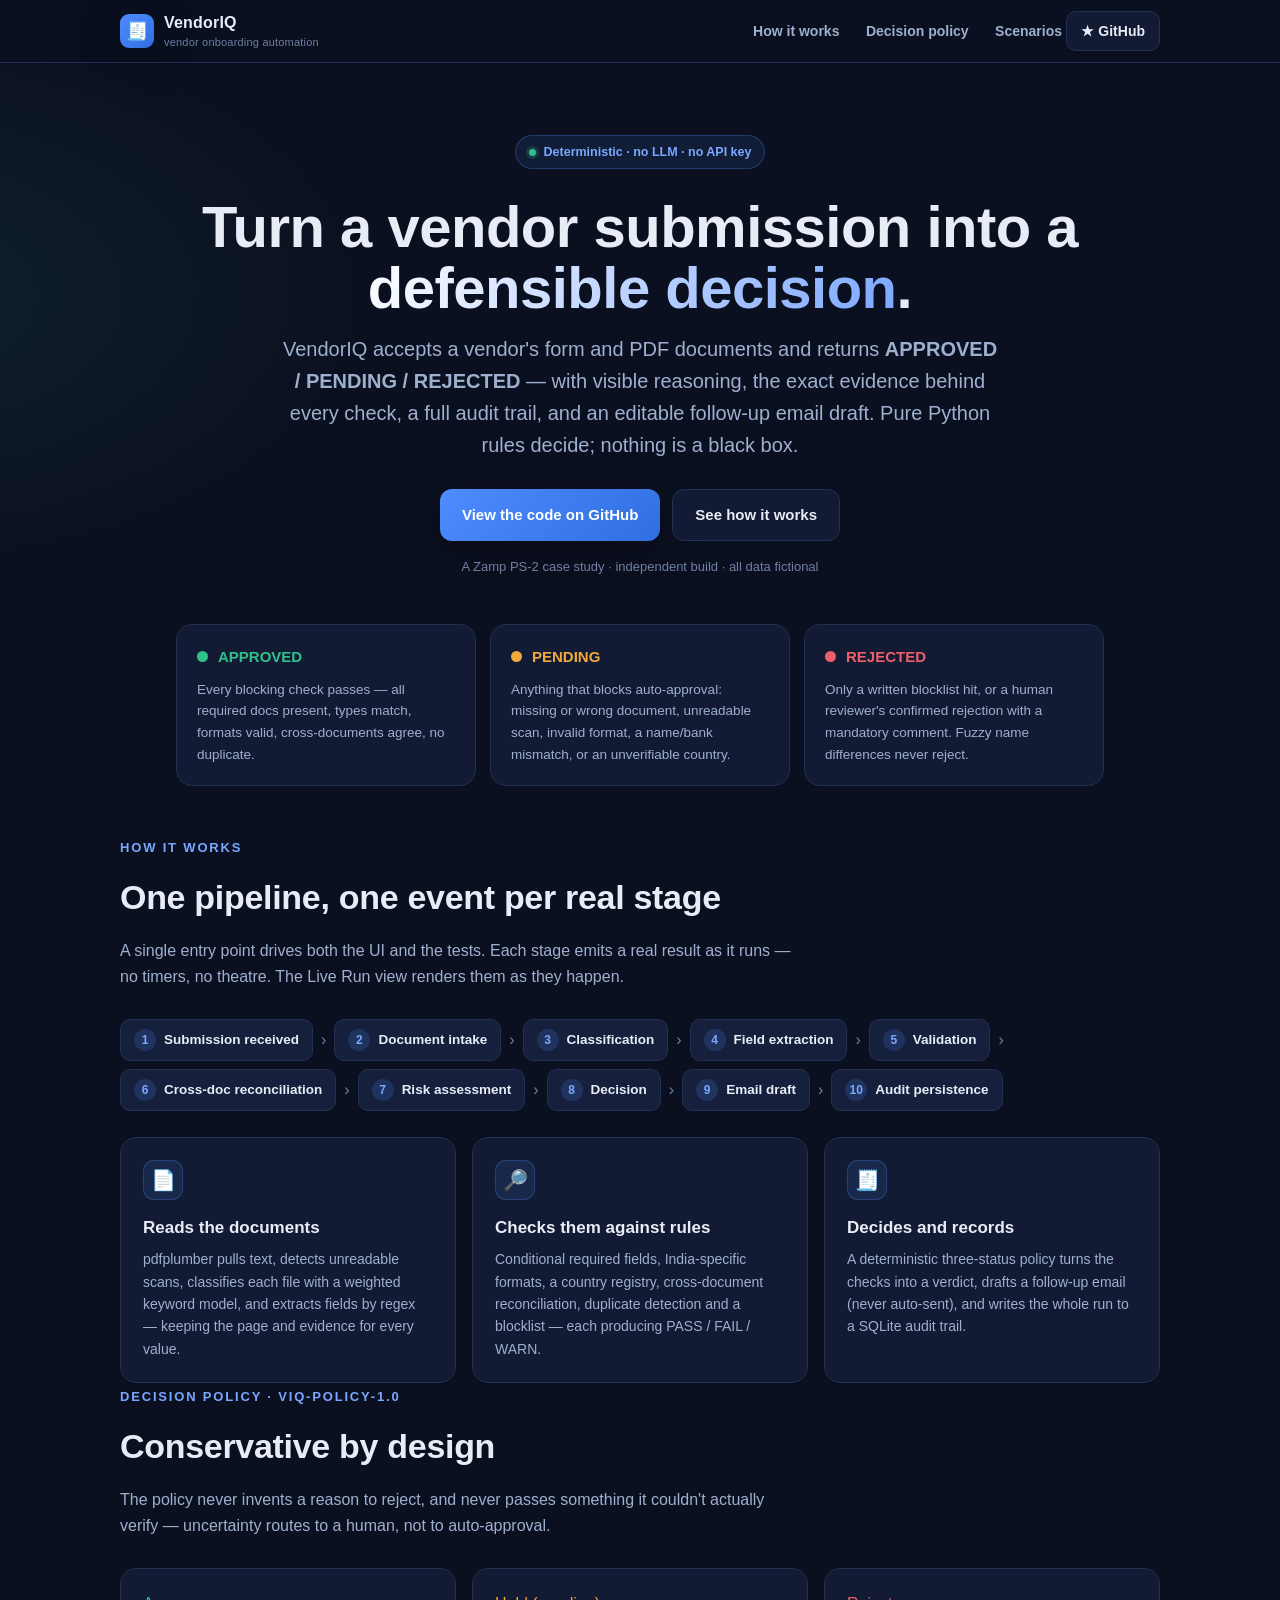
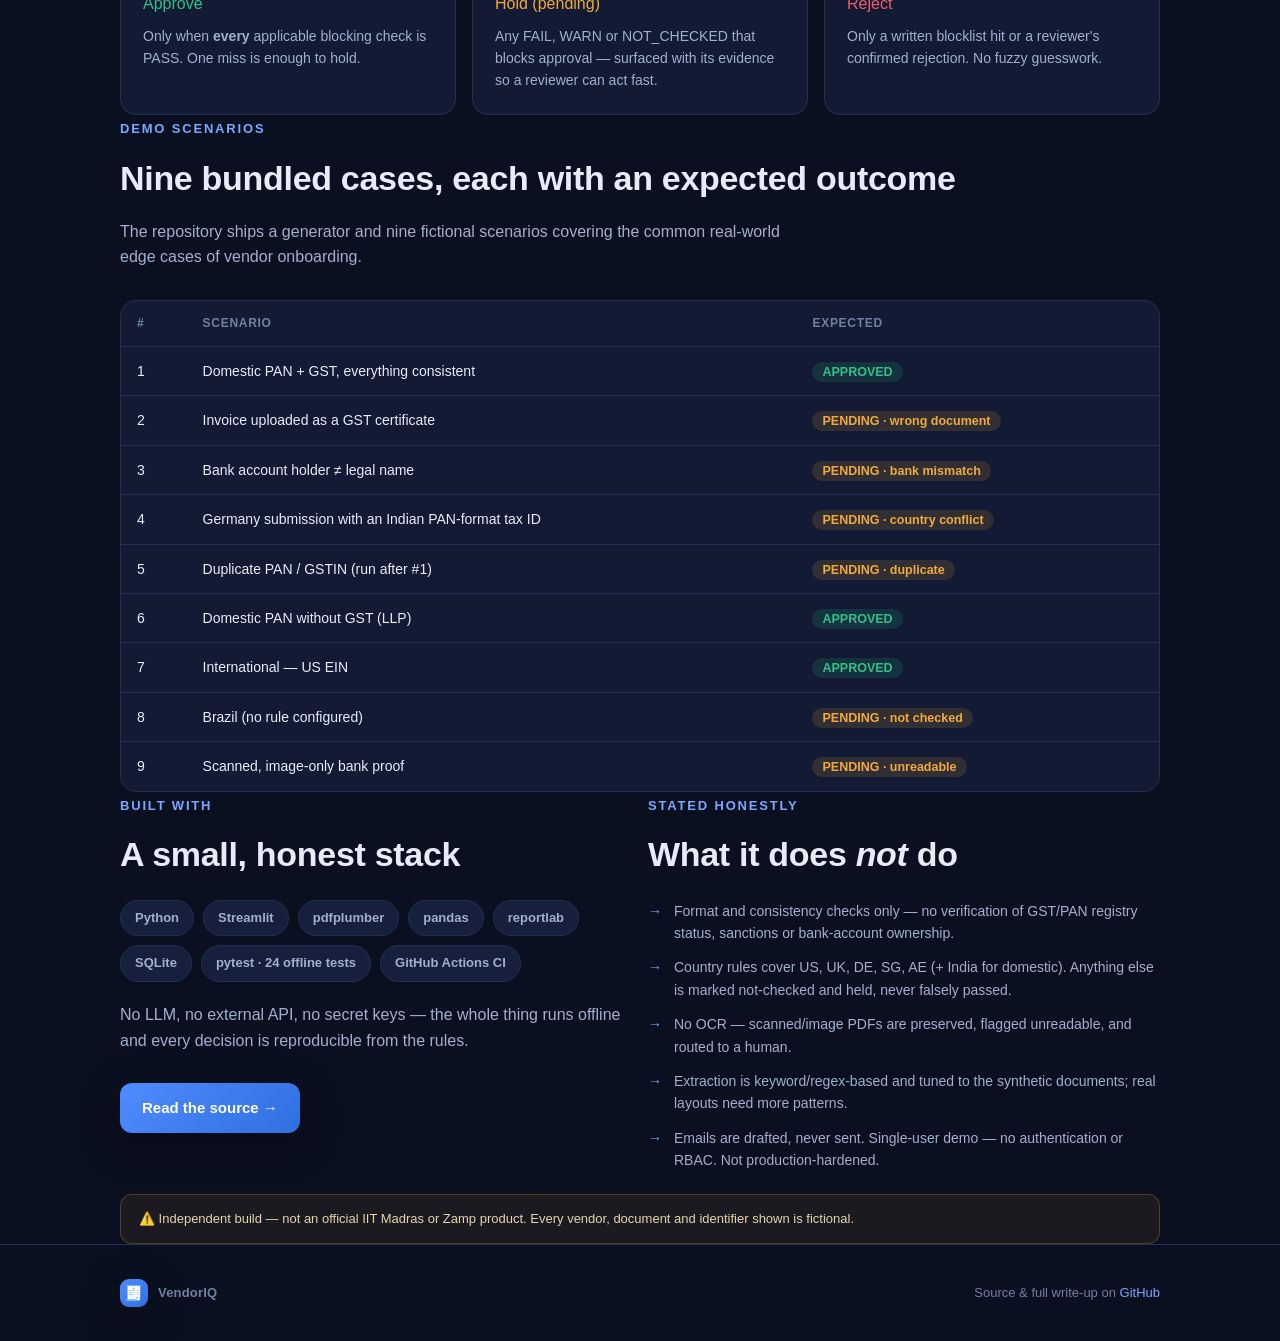
==== docs/index.html @ 3f6e29b8 "Add project website (GitHub Pages, served from /docs) Self-contained static showcase page for Vendor" ====
<!doctype html>
<html lang="en">
<head>
<meta charset="utf-8" />
<meta name="viewport" content="width=device-width, initial-scale=1" />
<title>VendorIQ — vendor onboarding automation</title>
<meta name="description" content="VendorIQ scores a vendor submission (form + PDFs) as APPROVED / PENDING / REJECTED with visible reasoning, evidence and an audit trail. Deterministic Python rules — no LLM, no API key." />
<link rel="icon" href="data:image/svg+xml,<svg xmlns='http://www.w3.org/2000/svg' viewBox='0 0 100 100'><text y='.9em' font-size='90'>🧾</text></svg>" />
<style>
  :root{
    --bg:#0b1020; --bg2:#0f1629; --panel:#121b33; --panel2:#16203c;
    --line:#223052; --text:#e7ecf7; --muted:#9fb0cf; --faint:#6f80a3;
    --brand:#4f8cff; --brand2:#7aa7ff;
    --green:#30c08a; --amber:#f0a93b; --red:#ef5f6b;
    --radius:16px; --maxw:1080px;
    --shadow:0 10px 40px rgba(0,0,0,.35);
  }
  *{box-sizing:border-box}
  html{scroll-behavior:smooth}
  body{
    margin:0; background:
      radial-gradient(1100px 600px at 80% -10%, rgba(79,140,255,.16), transparent 60%),
      radial-gradient(900px 500px at -10% 10%, rgba(48,192,138,.10), transparent 55%),
      var(--bg);
    color:var(--text);
    font:16px/1.6 -apple-system,BlinkMacSystemFont,"Segoe UI",Roboto,Helvetica,Arial,sans-serif;
    -webkit-font-smoothing:antialiased;
  }
  a{color:var(--brand2); text-decoration:none}
  a:hover{text-decoration:underline}
  .wrap{max-width:var(--maxw); margin:0 auto; padding:0 20px}
  .mono{font-family:ui-monospace,SFMono-Regular,Menlo,Consolas,monospace}

  /* nav */
  header.nav{position:sticky; top:0; z-index:20; backdrop-filter:blur(10px);
    background:rgba(11,16,32,.7); border-bottom:1px solid var(--line)}
  .nav-inner{display:flex; align-items:center; justify-content:space-between; height:62px}
  .brand{display:flex; align-items:center; gap:10px; font-weight:800; letter-spacing:.2px}
  .brand .logo{width:34px;height:34px;border-radius:9px;display:grid;place-items:center;
    background:linear-gradient(135deg,var(--brand),#2f6fe0); box-shadow:var(--shadow); font-size:18px}
  .brand small{display:block; font-weight:500; color:var(--faint); font-size:11px; margin-top:-2px}
  .nav a.navlink{color:var(--muted); font-weight:600; font-size:14px; margin-left:22px}
  .nav a.navlink:hover{color:var(--text); text-decoration:none}
  .gh{display:inline-flex;align-items:center;gap:8px;border:1px solid var(--line);
    padding:8px 14px;border-radius:10px;color:var(--text);font-weight:600;font-size:14px;background:var(--panel)}
  .gh:hover{border-color:var(--brand);text-decoration:none}
  @media(max-width:720px){.nav a.navlink{display:none}}

  /* hero */
  .hero{padding:72px 0 40px; text-align:center}
  .pill{display:inline-flex;align-items:center;gap:8px;font-size:12.5px;font-weight:600;
    color:var(--brand2);background:rgba(79,140,255,.1);border:1px solid rgba(79,140,255,.28);
    padding:6px 13px;border-radius:999px;margin-bottom:22px}
  .pill .dot{width:7px;height:7px;border-radius:50%;background:var(--green);box-shadow:0 0 0 3px rgba(48,192,138,.2)}
  h1{font-size:clamp(34px,6vw,58px); line-height:1.05; margin:.1em 0 .25em; letter-spacing:-.5px}
  h1 .grad{background:linear-gradient(120deg,#fff,var(--brand2));-webkit-background-clip:text;background-clip:text;color:transparent}
  .lede{font-size:clamp(16px,2.4vw,20px); color:var(--muted); max-width:720px; margin:0 auto 28px}
  .cta{display:flex;gap:12px;justify-content:center;flex-wrap:wrap}
  .btn{display:inline-flex;align-items:center;gap:9px;padding:13px 22px;border-radius:12px;font-weight:700;font-size:15px}
  .btn.primary{background:linear-gradient(135deg,var(--brand),#2f6fe0);color:#fff;box-shadow:var(--shadow)}
  .btn.primary:hover{text-decoration:none;filter:brightness(1.07)}
  .btn.ghost{border:1px solid var(--line);color:var(--text);background:var(--panel)}
  .btn.ghost:hover{text-decoration:none;border-color:var(--brand)}
  .note{margin-top:16px;font-size:13px;color:var(--faint)}

  /* decision chips */
  .verdicts{display:flex;gap:14px;justify-content:center;flex-wrap:wrap;margin:46px 0 8px}
  .vcard{flex:1 1 220px;max-width:300px;background:var(--panel);border:1px solid var(--line);
    border-radius:var(--radius);padding:20px;text-align:left}
  .vcard .vh{display:flex;align-items:center;gap:10px;font-weight:800;font-size:15px}
  .vdot{width:11px;height:11px;border-radius:50%}
  .vcard p{margin:10px 0 0;color:var(--muted);font-size:13.5px}
  .g{color:var(--green)} .a{color:var(--amber)} .r{color:var(--red)}
  .bg-g{background:var(--green)} .bg-a{background:var(--amber)} .bg-r{background:var(--red)}

  /* sections */
  section{padding:56px 0}
  .eyebrow{color:var(--brand2);font-weight:700;font-size:13px;letter-spacing:.14em;text-transform:uppercase}
  h2{font-size:clamp(24px,3.6vw,34px);margin:.3em 0 .4em;letter-spacing:-.3px}
  .sub{color:var(--muted);max-width:680px;margin:0 0 30px}

  .grid{display:grid;gap:16px}
  .cols-3{grid-template-columns:repeat(3,1fr)}
  .cols-2{grid-template-columns:repeat(2,1fr)}
  @media(max-width:820px){.cols-3,.cols-2{grid-template-columns:1fr}}
  .card{background:var(--panel);border:1px solid var(--line);border-radius:var(--radius);padding:22px}
  .card h3{margin:.1em 0 .4em;font-size:17px}
  .card p{margin:0;color:var(--muted);font-size:14px}
  .ico{width:40px;height:40px;border-radius:11px;display:grid;place-items:center;font-size:20px;
    background:rgba(79,140,255,.12);border:1px solid rgba(79,140,255,.25);margin-bottom:14px}

  /* pipeline */
  .pipe{display:flex;flex-wrap:wrap;gap:8px}
  .stage{display:flex;align-items:center;gap:8px;background:var(--panel2);border:1px solid var(--line);
    border-radius:10px;padding:9px 13px;font-size:13.5px;font-weight:600}
  .stage .n{width:22px;height:22px;border-radius:50%;background:rgba(79,140,255,.18);color:var(--brand2);
    display:grid;place-items:center;font-size:12px;font-weight:700}
  .arrow{color:var(--faint);align-self:center}

  /* table */
  .tablewrap{overflow-x:auto;border:1px solid var(--line);border-radius:var(--radius);background:var(--panel)}
  table{border-collapse:collapse;width:100%;min-width:560px;font-size:14px}
  th,td{text-align:left;padding:13px 16px;border-bottom:1px solid var(--line)}
  th{color:var(--faint);font-size:12px;letter-spacing:.06em;text-transform:uppercase;font-weight:700}
  tr:last-child td{border-bottom:none}
  td .tag{font-weight:700;font-size:12.5px;padding:3px 10px;border-radius:999px;white-space:nowrap}
  .tag.g{background:rgba(48,192,138,.14);color:var(--green)}
  .tag.a{background:rgba(240,169,59,.14);color:var(--amber)}

  /* stack / limits */
  .chips{display:flex;flex-wrap:wrap;gap:9px}
  .chip{background:var(--panel2);border:1px solid var(--line);border-radius:999px;padding:7px 14px;font-size:13px;font-weight:600;color:var(--muted)}
  ul.clean{list-style:none;padding:0;margin:0;display:grid;gap:12px}
  ul.clean li{padding-left:26px;position:relative;color:var(--muted);font-size:14px}
  ul.clean li:before{content:"→";position:absolute;left:0;color:var(--brand2);font-weight:700}

  footer{border-top:1px solid var(--line);padding:34px 0;color:var(--faint);font-size:13px}
  .foot-inner{display:flex;justify-content:space-between;gap:16px;flex-wrap:wrap;align-items:center}
  .disc{background:rgba(240,169,59,.07);border:1px solid rgba(240,169,59,.25);border-radius:12px;
    padding:14px 18px;color:#e7d3ad;font-size:13px;margin-top:22px}
</style>
</head>
<body>

<header class="nav">
  <div class="wrap nav-inner">
    <div class="brand">
      <span class="logo">🧾</span>
      <span>VendorIQ<small>vendor onboarding automation</small></span>
    </div>
    <nav>
      <a class="navlink" href="#how">How it works</a>
      <a class="navlink" href="#policy">Decision policy</a>
      <a class="navlink" href="#scenarios">Scenarios</a>
      <a class="gh" href="https://github.com/Ashrith-work/vendoriq" target="_blank" rel="noopener">★ GitHub</a>
    </nav>
  </div>
</header>

<main>
  <section class="hero wrap">
    <span class="pill"><span class="dot"></span> Deterministic · no LLM · no API key</span>
    <h1>Turn a vendor submission into a<br><span class="grad">defensible decision</span>.</h1>
    <p class="lede">VendorIQ accepts a vendor's form and PDF documents and returns
      <b>APPROVED / PENDING / REJECTED</b> — with visible reasoning, the exact evidence behind every
      check, a full audit trail, and an editable follow-up email draft. Pure Python rules decide; nothing is a black box.</p>
    <div class="cta">
      <a class="btn primary" href="https://github.com/Ashrith-work/vendoriq" target="_blank" rel="noopener">View the code on GitHub</a>
      <a class="btn ghost" href="#how">See how it works</a>
    </div>
    <p class="note">A Zamp PS-2 case study · independent build · all data fictional</p>

    <div class="verdicts">
      <div class="vcard">
        <div class="vh g"><span class="vdot bg-g"></span> APPROVED</div>
        <p>Every blocking check passes — all required docs present, types match, formats valid, cross-documents agree, no duplicate.</p>
      </div>
      <div class="vcard">
        <div class="vh a"><span class="vdot bg-a"></span> PENDING</div>
        <p>Anything that blocks auto-approval: missing or wrong document, unreadable scan, invalid format, a name/bank mismatch, or an unverifiable country.</p>
      </div>
      <div class="vcard">
        <div class="vh r"><span class="vdot bg-r"></span> REJECTED</div>
        <p>Only a written blocklist hit, or a human reviewer's confirmed rejection with a mandatory comment. Fuzzy name differences never reject.</p>
      </div>
    </div>
  </section>

  <section id="how" class="wrap">
    <span class="eyebrow">How it works</span>
    <h2>One pipeline, one event per real stage</h2>
    <p class="sub">A single entry point drives both the UI and the tests. Each stage emits a real result as it runs —
      no timers, no theatre. The Live Run view renders them as they happen.</p>
    <div class="pipe">
      <span class="stage"><span class="n">1</span> Submission received</span><span class="arrow">›</span>
      <span class="stage"><span class="n">2</span> Document intake</span><span class="arrow">›</span>
      <span class="stage"><span class="n">3</span> Classification</span><span class="arrow">›</span>
      <span class="stage"><span class="n">4</span> Field extraction</span><span class="arrow">›</span>
      <span class="stage"><span class="n">5</span> Validation</span><span class="arrow">›</span>
      <span class="stage"><span class="n">6</span> Cross-doc reconciliation</span><span class="arrow">›</span>
      <span class="stage"><span class="n">7</span> Risk assessment</span><span class="arrow">›</span>
      <span class="stage"><span class="n">8</span> Decision</span><span class="arrow">›</span>
      <span class="stage"><span class="n">9</span> Email draft</span><span class="arrow">›</span>
      <span class="stage"><span class="n">10</span> Audit persistence</span>
    </div>

    <div class="grid cols-3" style="margin-top:26px">
      <div class="card"><div class="ico">📄</div><h3>Reads the documents</h3>
        <p>pdfplumber pulls text, detects unreadable scans, classifies each file with a weighted keyword model, and extracts fields by regex — keeping the page and evidence for every value.</p></div>
      <div class="card"><div class="ico">🔎</div><h3>Checks them against rules</h3>
        <p>Conditional required fields, India-specific formats, a country registry, cross-document reconciliation, duplicate detection and a blocklist — each producing PASS / FAIL / WARN.</p></div>
      <div class="card"><div class="ico">🧾</div><h3>Decides and records</h3>
        <p>A deterministic three-status policy turns the checks into a verdict, drafts a follow-up email (never auto-sent), and writes the whole run to a SQLite audit trail.</p></div>
    </div>
  </section>

  <section id="policy" class="wrap">
    <span class="eyebrow">Decision policy · VIQ-POLICY-1.0</span>
    <h2>Conservative by design</h2>
    <p class="sub">The policy never invents a reason to reject, and never passes something it couldn't actually verify — uncertainty routes to a human, not to auto-approval.</p>
    <div class="grid cols-3">
      <div class="card"><div class="vh g" style="margin-bottom:8px"><span class="vdot bg-g"></span> Approve</div>
        <p>Only when <b>every</b> applicable blocking check is PASS. One miss is enough to hold.</p></div>
      <div class="card"><div class="vh a" style="margin-bottom:8px"><span class="vdot bg-a"></span> Hold (pending)</div>
        <p>Any FAIL, WARN or NOT_CHECKED that blocks approval — surfaced with its evidence so a reviewer can act fast.</p></div>
      <div class="card"><div class="vh r" style="margin-bottom:8px"><span class="vdot bg-r"></span> Reject</div>
        <p>Only a written blocklist hit or a reviewer's confirmed rejection. No fuzzy guesswork.</p></div>
    </div>
  </section>

  <section id="scenarios" class="wrap">
    <span class="eyebrow">Demo scenarios</span>
    <h2>Nine bundled cases, each with an expected outcome</h2>
    <p class="sub">The repository ships a generator and nine fictional scenarios covering the common real-world edge cases of vendor onboarding.</p>
    <div class="tablewrap">
      <table>
        <thead><tr><th>#</th><th>Scenario</th><th>Expected</th></tr></thead>
        <tbody>
          <tr><td>1</td><td>Domestic PAN + GST, everything consistent</td><td><span class="tag g">APPROVED</span></td></tr>
          <tr><td>2</td><td>Invoice uploaded as a GST certificate</td><td><span class="tag a">PENDING · wrong document</span></td></tr>
          <tr><td>3</td><td>Bank account holder ≠ legal name</td><td><span class="tag a">PENDING · bank mismatch</span></td></tr>
          <tr><td>4</td><td>Germany submission with an Indian PAN-format tax ID</td><td><span class="tag a">PENDING · country conflict</span></td></tr>
          <tr><td>5</td><td>Duplicate PAN / GSTIN (run after #1)</td><td><span class="tag a">PENDING · duplicate</span></td></tr>
          <tr><td>6</td><td>Domestic PAN without GST (LLP)</td><td><span class="tag g">APPROVED</span></td></tr>
          <tr><td>7</td><td>International — US EIN</td><td><span class="tag g">APPROVED</span></td></tr>
          <tr><td>8</td><td>Brazil (no rule configured)</td><td><span class="tag a">PENDING · not checked</span></td></tr>
          <tr><td>9</td><td>Scanned, image-only bank proof</td><td><span class="tag a">PENDING · unreadable</span></td></tr>
        </tbody>
      </table>
    </div>
  </section>

  <section class="wrap">
    <div class="grid cols-2">
      <div>
        <span class="eyebrow">Built with</span>
        <h2 style="margin-bottom:18px">A small, honest stack</h2>
        <div class="chips">
          <span class="chip">Python</span><span class="chip">Streamlit</span><span class="chip">pdfplumber</span>
          <span class="chip">pandas</span><span class="chip">reportlab</span><span class="chip">SQLite</span>
          <span class="chip">pytest · 24 offline tests</span><span class="chip">GitHub Actions CI</span>
        </div>
        <p class="sub" style="margin-top:20px">No LLM, no external API, no secret keys — the whole thing runs offline and every decision is reproducible from the rules.</p>
        <a class="btn primary" href="https://github.com/Ashrith-work/vendoriq" target="_blank" rel="noopener">Read the source →</a>
      </div>
      <div>
        <span class="eyebrow">Stated honestly</span>
        <h2 style="margin-bottom:18px">What it does <i>not</i> do</h2>
        <ul class="clean">
          <li>Format and consistency checks only — no verification of GST/PAN registry status, sanctions or bank-account ownership.</li>
          <li>Country rules cover US, UK, DE, SG, AE (+ India for domestic). Anything else is marked not-checked and held, never falsely passed.</li>
          <li>No OCR — scanned/image PDFs are preserved, flagged unreadable, and routed to a human.</li>
          <li>Extraction is keyword/regex-based and tuned to the synthetic documents; real layouts need more patterns.</li>
          <li>Emails are drafted, never sent. Single-user demo — no authentication or RBAC. Not production-hardened.</li>
        </ul>
      </div>
    </div>
    <div class="disc">⚠️ Independent build — not an official IIT Madras or Zamp product. Every vendor, document and identifier shown is fictional.</div>
  </section>
</main>

<footer>
  <div class="wrap foot-inner">
    <div class="brand"><span class="logo" style="width:28px;height:28px;font-size:15px">🧾</span> <span>VendorIQ</span></div>
    <div>Source &amp; full write-up on <a href="https://github.com/Ashrith-work/vendoriq" target="_blank" rel="noopener">GitHub</a></div>
  </div>
</footer>

</body>
</html>
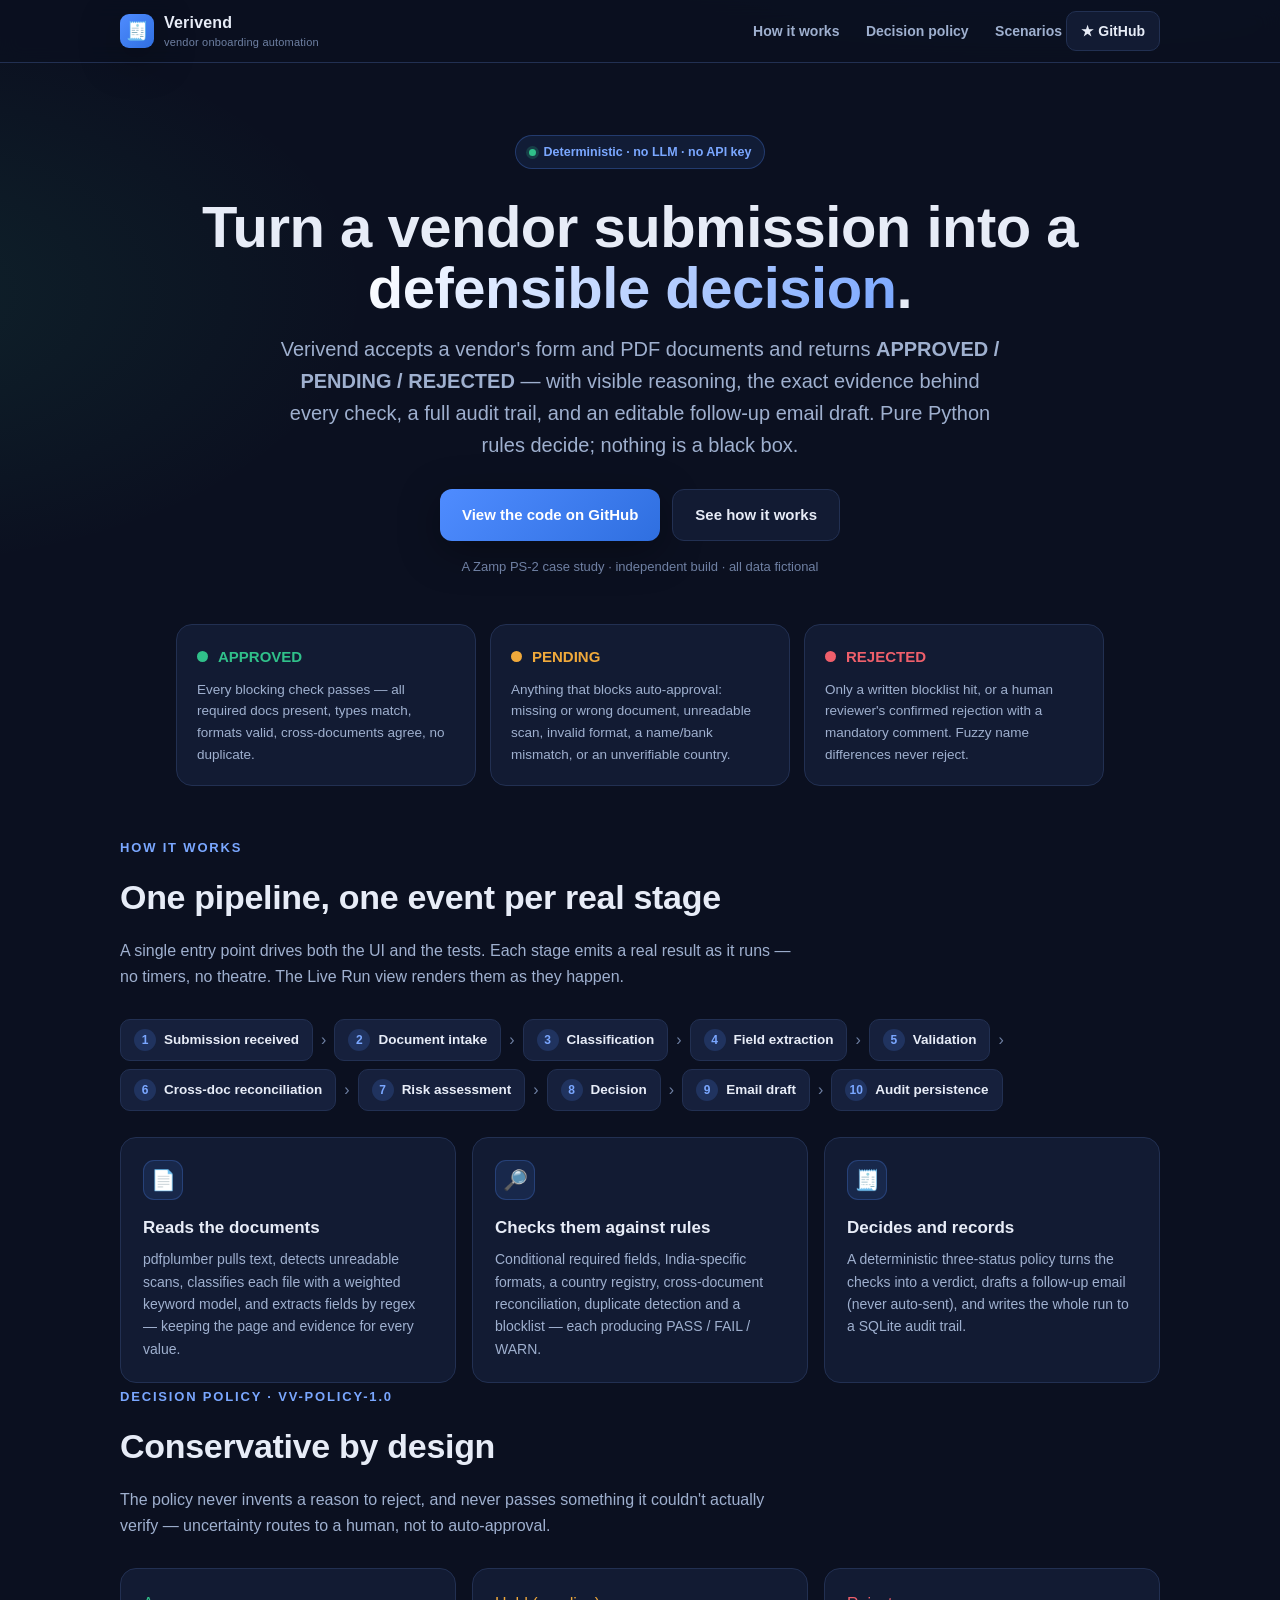
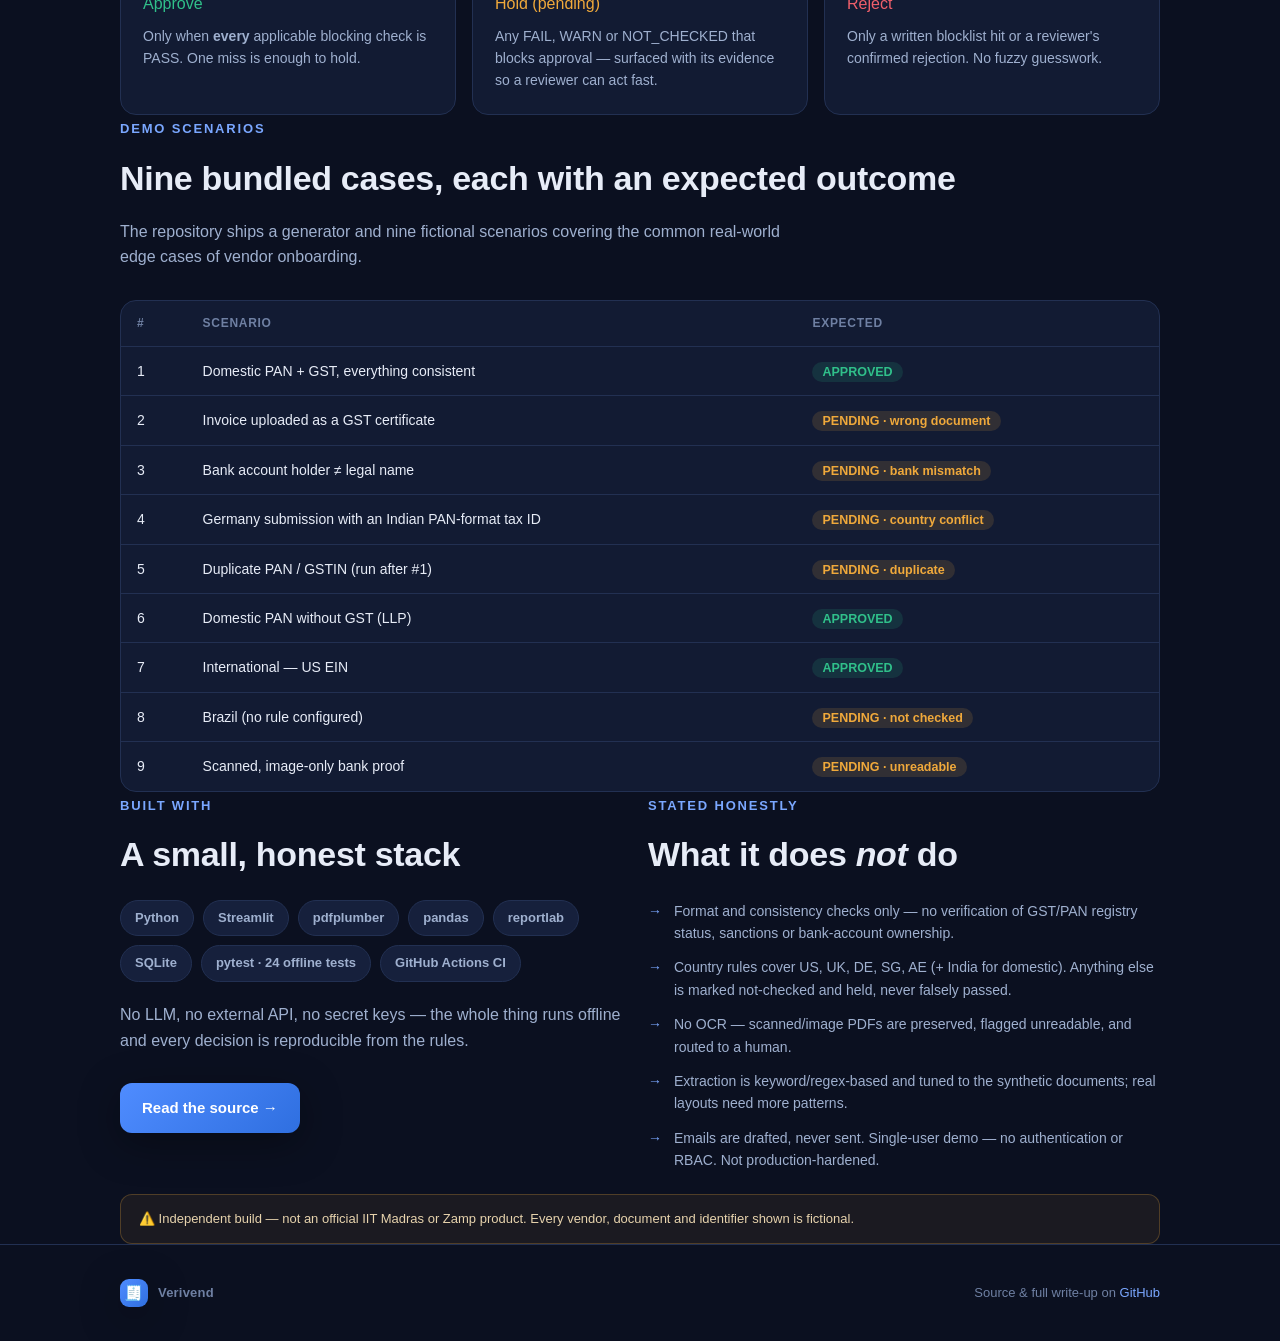
==== commit 54a00249: "Rename project VendorIQ -> Verivend Rebrand across app UI, email drafts, website, README and policy " ====
--- a/docs/index.html
+++ b/docs/index.html
@@ -3,8 +3,8 @@
 <head>
 <meta charset="utf-8" />
 <meta name="viewport" content="width=device-width, initial-scale=1" />
-<title>VendorIQ — vendor onboarding automation</title>
-<meta name="description" content="VendorIQ scores a vendor submission (form + PDFs) as APPROVED / PENDING / REJECTED with visible reasoning, evidence and an audit trail. Deterministic Python rules — no LLM, no API key." />
+<title>Verivend — vendor onboarding automation</title>
+<meta name="description" content="Verivend scores a vendor submission (form + PDFs) as APPROVED / PENDING / REJECTED with visible reasoning, evidence and an audit trail. Deterministic Python rules — no LLM, no API key." />
 <link rel="icon" href="data:image/svg+xml,<svg xmlns='http://www.w3.org/2000/svg' viewBox='0 0 100 100'><text y='.9em' font-size='90'>🧾</text></svg>" />
 <style>
   :root{
@@ -126,13 +126,13 @@
   <div class="wrap nav-inner">
     <div class="brand">
       <span class="logo">🧾</span>
-      <span>VendorIQ<small>vendor onboarding automation</small></span>
+      <span>Verivend<small>vendor onboarding automation</small></span>
     </div>
     <nav>
       <a class="navlink" href="#how">How it works</a>
       <a class="navlink" href="#policy">Decision policy</a>
       <a class="navlink" href="#scenarios">Scenarios</a>
-      <a class="gh" href="https://github.com/Ashrith-work/vendoriq" target="_blank" rel="noopener">★ GitHub</a>
+      <a class="gh" href="https://github.com/Ashrith-work/verivend" target="_blank" rel="noopener">★ GitHub</a>
     </nav>
   </div>
 </header>
@@ -141,11 +141,11 @@
   <section class="hero wrap">
     <span class="pill"><span class="dot"></span> Deterministic · no LLM · no API key</span>
     <h1>Turn a vendor submission into a<br><span class="grad">defensible decision</span>.</h1>
-    <p class="lede">VendorIQ accepts a vendor's form and PDF documents and returns
+    <p class="lede">Verivend accepts a vendor's form and PDF documents and returns
       <b>APPROVED / PENDING / REJECTED</b> — with visible reasoning, the exact evidence behind every
       check, a full audit trail, and an editable follow-up email draft. Pure Python rules decide; nothing is a black box.</p>
     <div class="cta">
-      <a class="btn primary" href="https://github.com/Ashrith-work/vendoriq" target="_blank" rel="noopener">View the code on GitHub</a>
+      <a class="btn primary" href="https://github.com/Ashrith-work/verivend" target="_blank" rel="noopener">View the code on GitHub</a>
       <a class="btn ghost" href="#how">See how it works</a>
     </div>
     <p class="note">A Zamp PS-2 case study · independent build · all data fictional</p>
@@ -195,7 +195,7 @@
   </section>
 
   <section id="policy" class="wrap">
-    <span class="eyebrow">Decision policy · VIQ-POLICY-1.0</span>
+    <span class="eyebrow">Decision policy · VV-POLICY-1.0</span>
     <h2>Conservative by design</h2>
     <p class="sub">The policy never invents a reason to reject, and never passes something it couldn't actually verify — uncertainty routes to a human, not to auto-approval.</p>
     <div class="grid cols-3">
@@ -241,7 +241,7 @@
           <span class="chip">pytest · 24 offline tests</span><span class="chip">GitHub Actions CI</span>
         </div>
         <p class="sub" style="margin-top:20px">No LLM, no external API, no secret keys — the whole thing runs offline and every decision is reproducible from the rules.</p>
-        <a class="btn primary" href="https://github.com/Ashrith-work/vendoriq" target="_blank" rel="noopener">Read the source →</a>
+        <a class="btn primary" href="https://github.com/Ashrith-work/verivend" target="_blank" rel="noopener">Read the source →</a>
       </div>
       <div>
         <span class="eyebrow">Stated honestly</span>
@@ -261,8 +261,8 @@
 
 <footer>
   <div class="wrap foot-inner">
-    <div class="brand"><span class="logo" style="width:28px;height:28px;font-size:15px">🧾</span> <span>VendorIQ</span></div>
-    <div>Source &amp; full write-up on <a href="https://github.com/Ashrith-work/vendoriq" target="_blank" rel="noopener">GitHub</a></div>
+    <div class="brand"><span class="logo" style="width:28px;height:28px;font-size:15px">🧾</span> <span>Verivend</span></div>
+    <div>Source &amp; full write-up on <a href="https://github.com/Ashrith-work/verivend" target="_blank" rel="noopener">GitHub</a></div>
   </div>
 </footer>
 
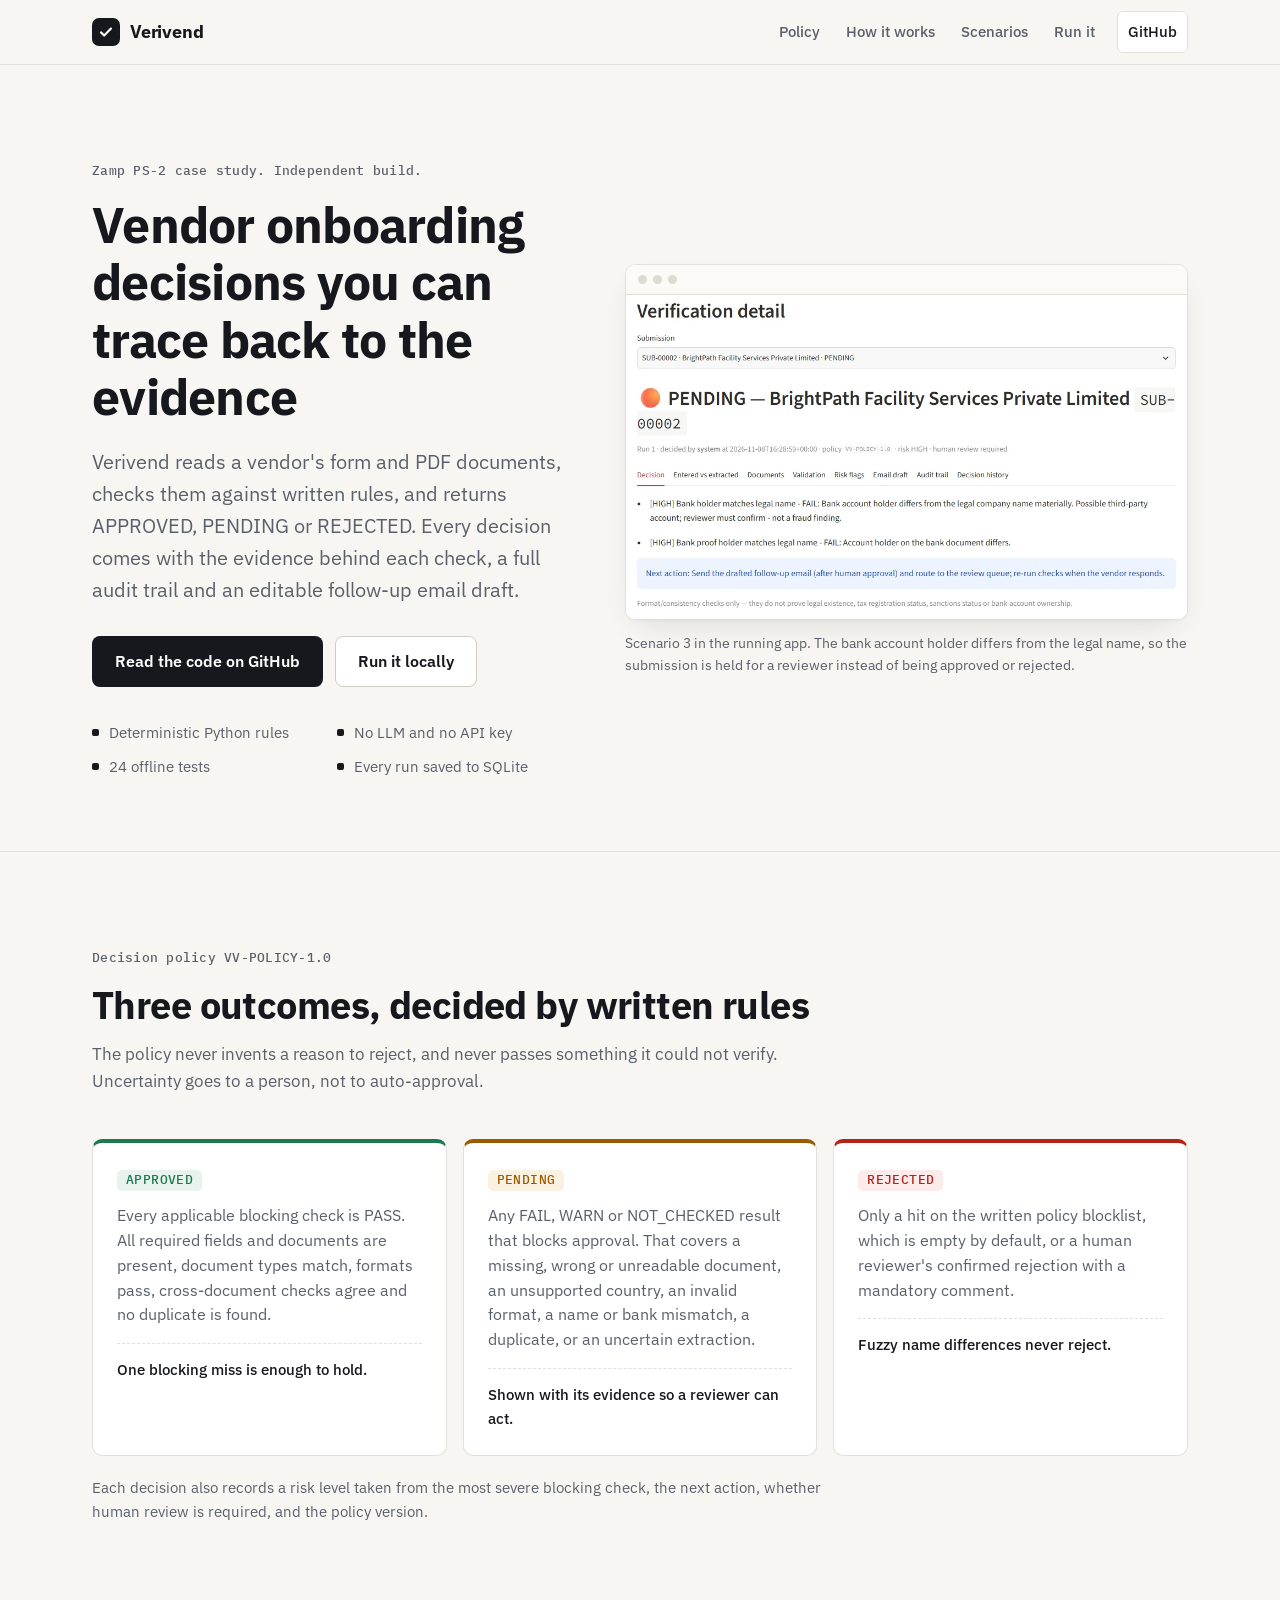
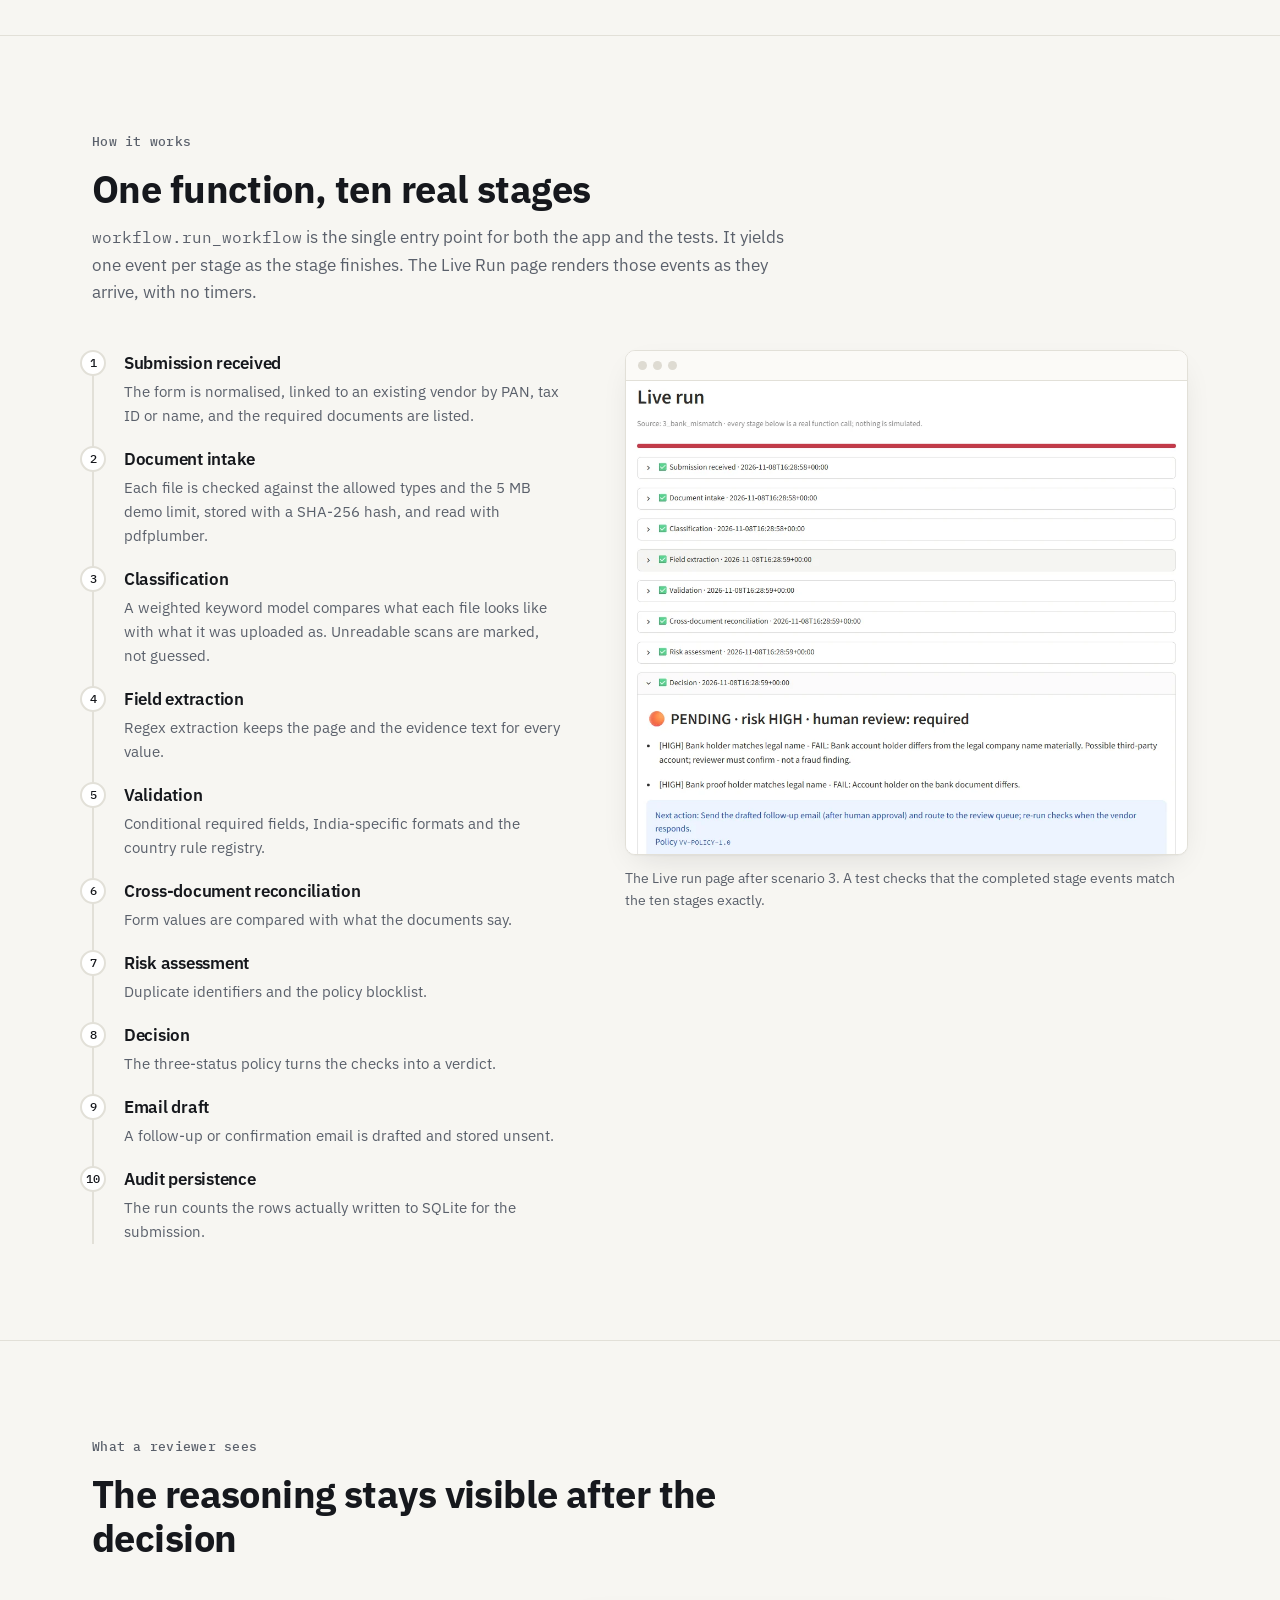
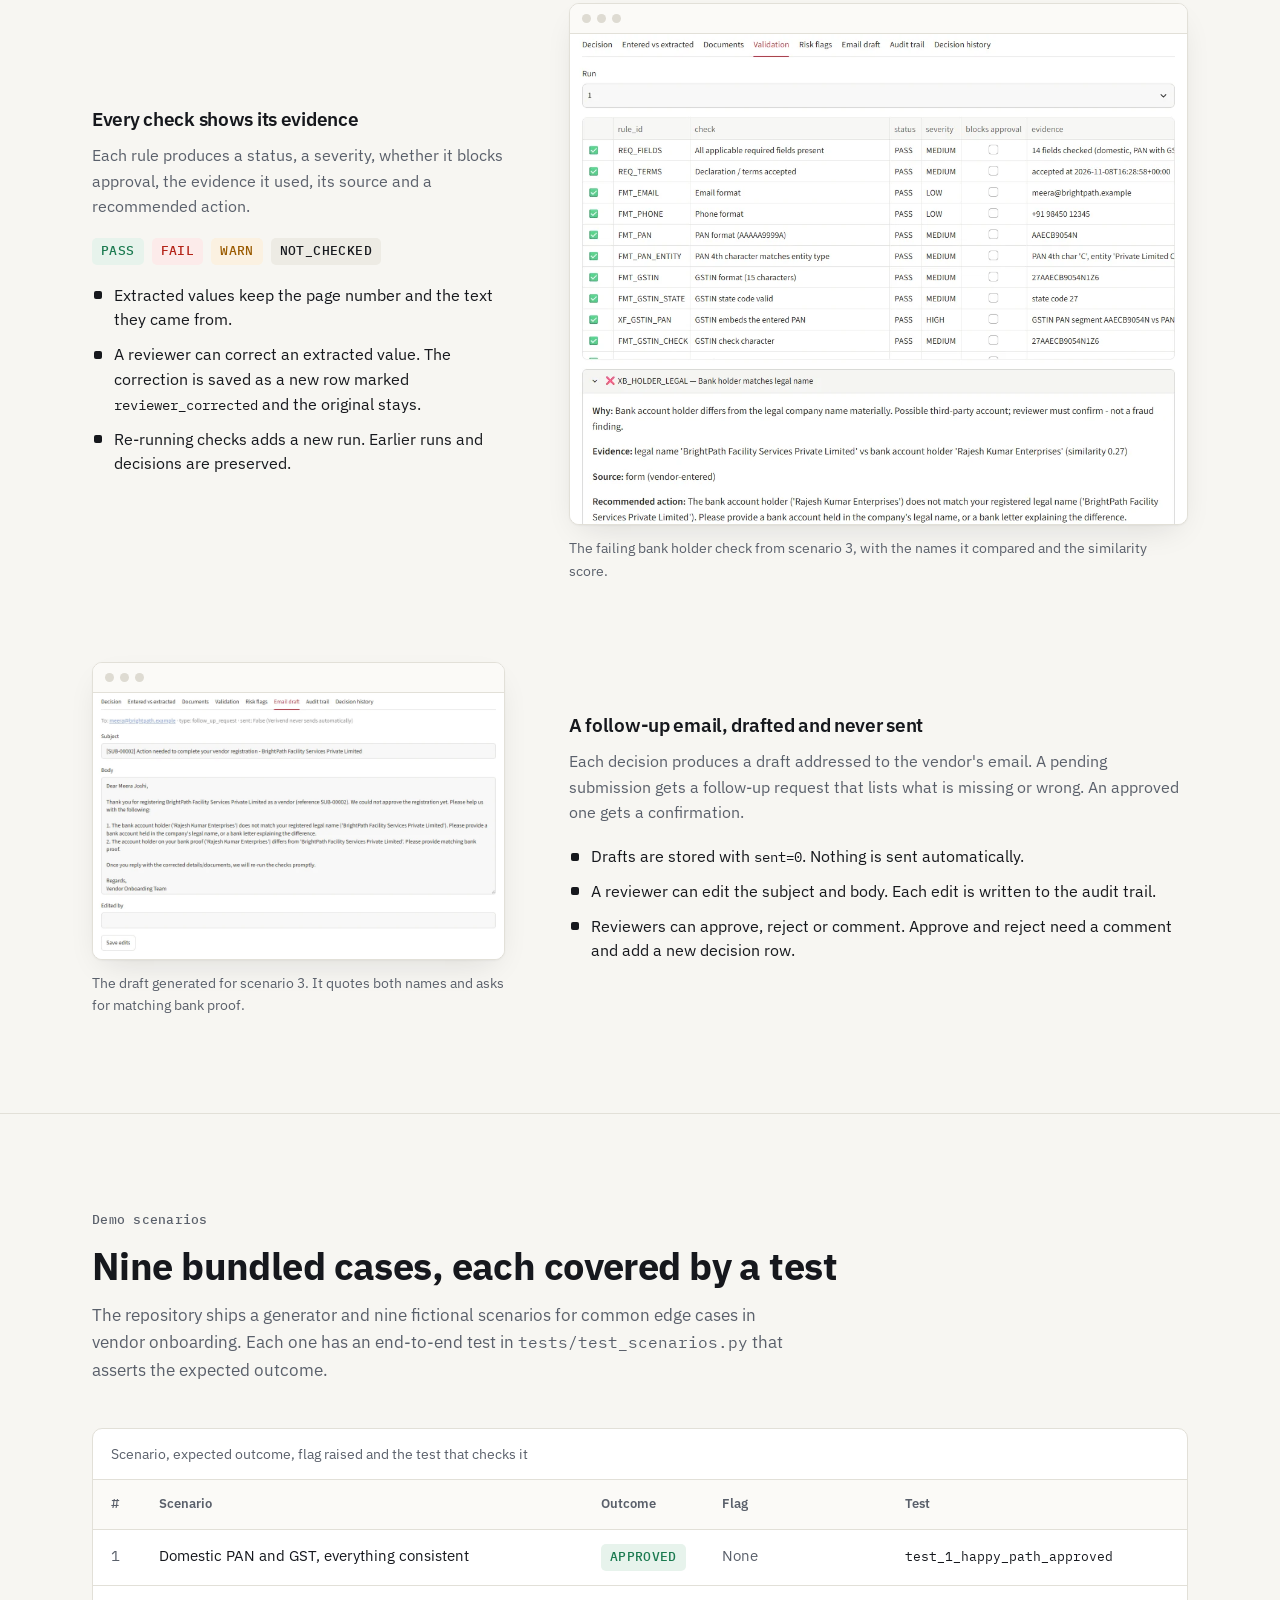
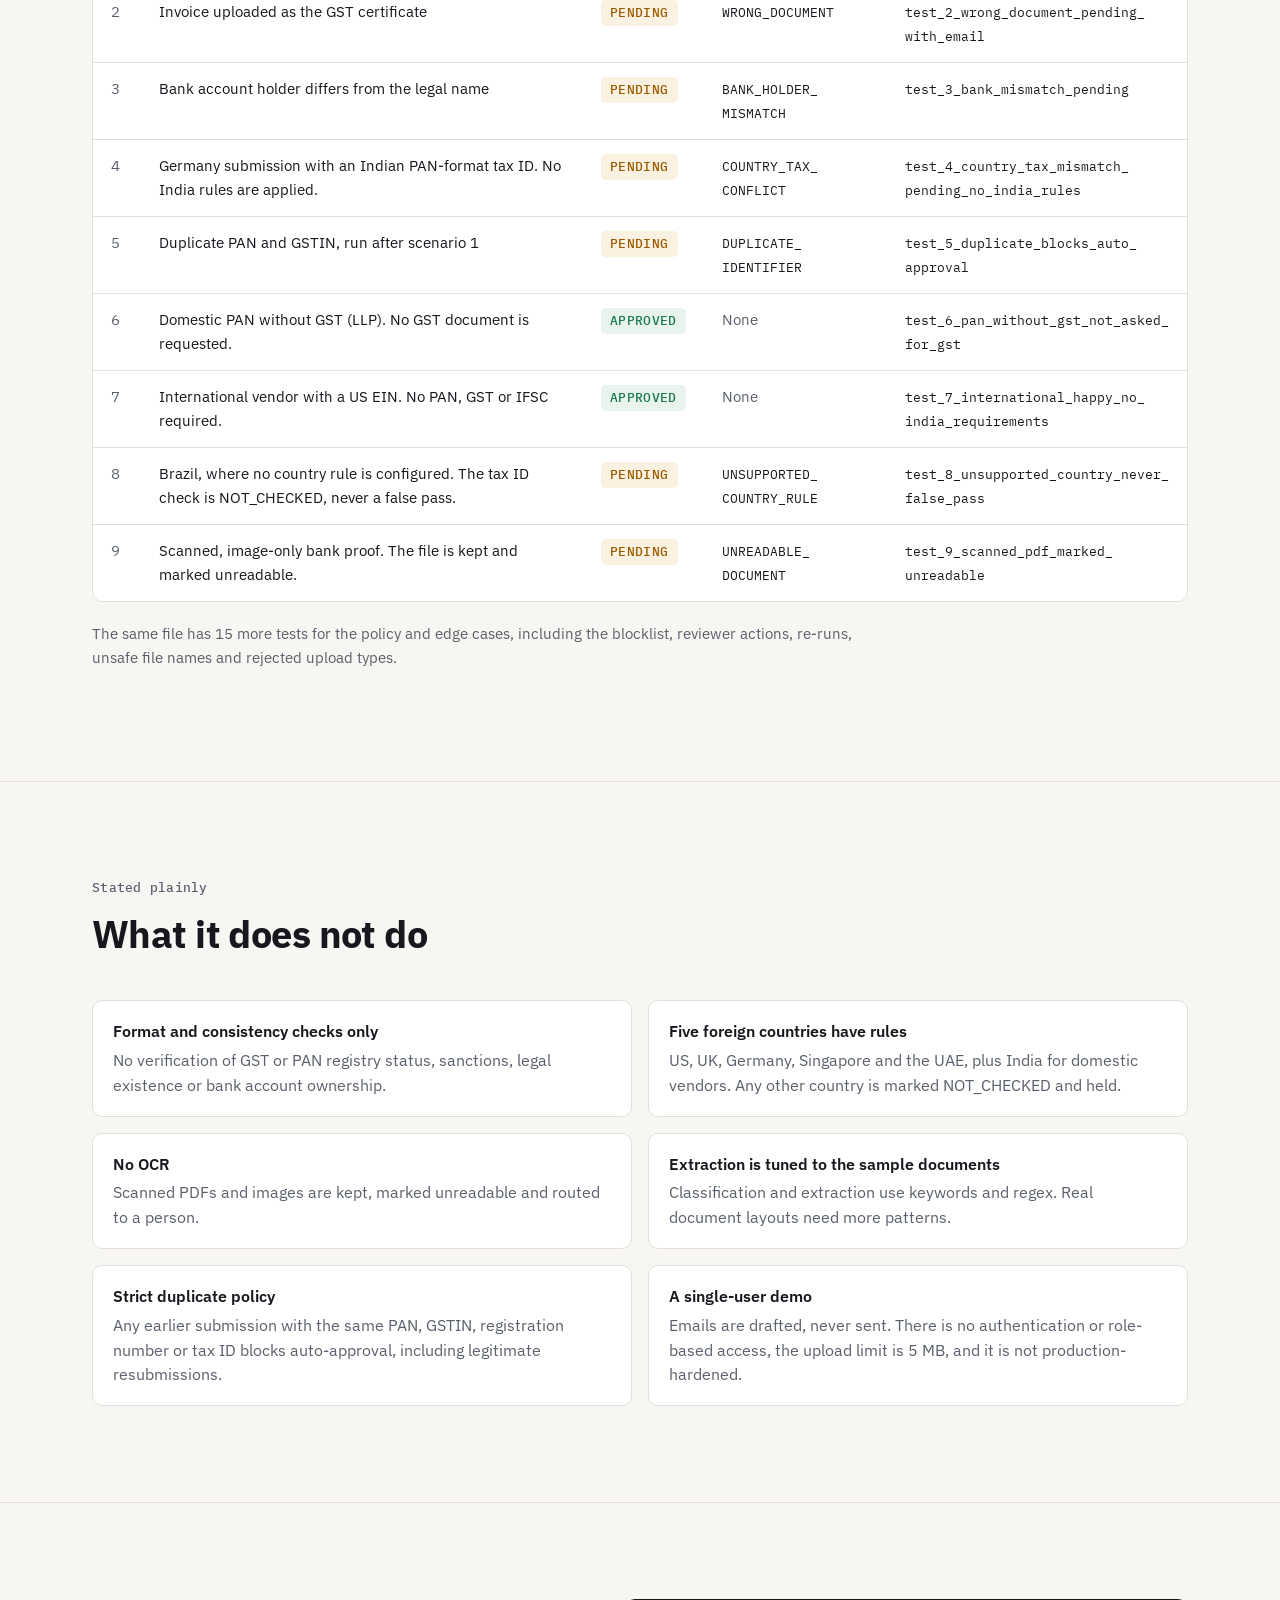
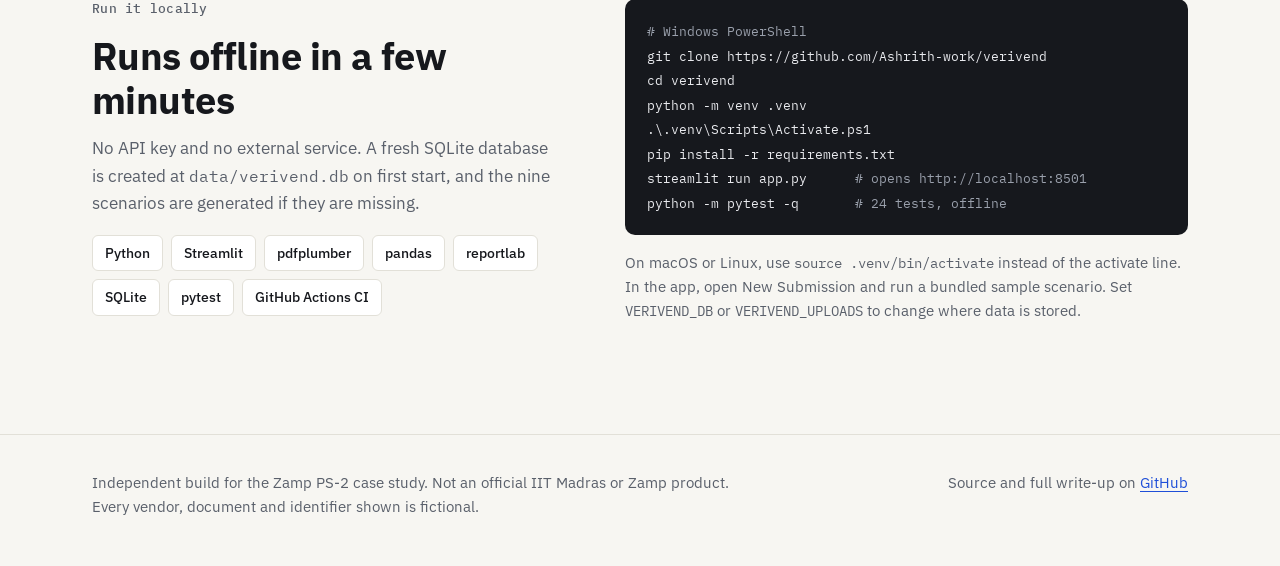
==== commit f56ec341: "Redesign project website and add real app screenshots Rewrite docs/index.html as a light, single-fil" ====
--- a/docs/index.html
+++ b/docs/index.html
@@ -1,270 +1,426 @@
 <!doctype html>
 <html lang="en">
 <head>
-<meta charset="utf-8" />
-<meta name="viewport" content="width=device-width, initial-scale=1" />
-<title>Verivend — vendor onboarding automation</title>
-<meta name="description" content="Verivend scores a vendor submission (form + PDFs) as APPROVED / PENDING / REJECTED with visible reasoning, evidence and an audit trail. Deterministic Python rules — no LLM, no API key." />
-<link rel="icon" href="data:image/svg+xml,<svg xmlns='http://www.w3.org/2000/svg' viewBox='0 0 100 100'><text y='.9em' font-size='90'>🧾</text></svg>" />
+<meta charset="utf-8">
+<meta name="viewport" content="width=device-width, initial-scale=1">
+<title>Verivend: vendor onboarding verification</title>
+<meta name="description" content="Verivend reads a vendor's form and PDFs, checks them against written rules, and returns APPROVED, PENDING or REJECTED with evidence, an audit trail and a draft email. Deterministic Python rules, no LLM, no API key.">
+<meta property="og:type" content="website">
+<meta property="og:title" content="Verivend: vendor onboarding verification">
+<meta property="og:description" content="Deterministic vendor onboarding checks with evidence, an audit trail and a draft email. Zamp PS-2 case study.">
+<meta property="og:url" content="https://ashrith-work.github.io/verivend/">
+<meta property="og:image" content="https://ashrith-work.github.io/verivend/screenshot.png">
+<meta property="og:image:width" content="1200">
+<meta property="og:image:height" content="630">
+<meta property="og:image:alt" content="The Verivend landing page: the headline, a short description, and a screenshot of a pending verification decision.">
+<meta name="twitter:card" content="summary_large_image">
+<meta name="theme-color" content="#F7F6F2">
+<link rel="icon" href="data:image/svg+xml,%3Csvg xmlns='http://www.w3.org/2000/svg' viewBox='0 0 32 32'%3E%3Crect width='32' height='32' rx='7' fill='%2316181D'/%3E%3Cpath d='M9 16.5l4.5 4.5L23 11' fill='none' stroke='%23F7F6F2' stroke-width='3.2' stroke-linecap='round' stroke-linejoin='round'/%3E%3C/svg%3E">
+<link rel="preconnect" href="https://fonts.googleapis.com">
+<link rel="preconnect" href="https://fonts.gstatic.com" crossorigin>
+<link href="https://fonts.googleapis.com/css2?family=IBM+Plex+Mono:wght@400;500&family=IBM+Plex+Sans:wght@400;500;600;700&display=swap" rel="stylesheet">
 <style>
   :root{
-    --bg:#0b1020; --bg2:#0f1629; --panel:#121b33; --panel2:#16203c;
-    --line:#223052; --text:#e7ecf7; --muted:#9fb0cf; --faint:#6f80a3;
-    --brand:#4f8cff; --brand2:#7aa7ff;
-    --green:#30c08a; --amber:#f0a93b; --red:#ef5f6b;
-    --radius:16px; --maxw:1080px;
-    --shadow:0 10px 40px rgba(0,0,0,.35);
+    color-scheme: light;
+    --bg:#F7F6F2; --surface:#FFFFFF; --ink:#16181D; --muted:#5A606B; --line:#E2E0D8;
+    --accent:#1F4FD8; --accent-ink:#173FAF;
+    --ok:#1B7A50; --ok-bg:#E7F3EC;
+    --hold:#9A5B00; --hold-bg:#FBF1E1;
+    --no:#B42318; --no-bg:#FCEBEA;
+    --sans:"IBM Plex Sans",system-ui,-apple-system,"Segoe UI",Roboto,Arial,sans-serif;
+    --mono:"IBM Plex Mono",ui-monospace,SFMono-Regular,Menlo,Consolas,monospace;
+    --radius:10px; --maxw:1160px;
+    --gutter:clamp(16px,4vw,32px);
   }
-  *{box-sizing:border-box}
-  html{scroll-behavior:smooth}
-  body{
-    margin:0; background:
-      radial-gradient(1100px 600px at 80% -10%, rgba(79,140,255,.16), transparent 60%),
-      radial-gradient(900px 500px at -10% 10%, rgba(48,192,138,.10), transparent 55%),
-      var(--bg);
-    color:var(--text);
-    font:16px/1.6 -apple-system,BlinkMacSystemFont,"Segoe UI",Roboto,Helvetica,Arial,sans-serif;
-    -webkit-font-smoothing:antialiased;
+  *,*::before,*::after{box-sizing:border-box}
+  html{-webkit-text-size-adjust:100%}
+  body{margin:0;background:var(--bg);color:var(--ink);font:400 16px/1.6 var(--sans);overflow-wrap:break-word}
+  img{max-width:100%;height:auto;display:block}
+  a{color:var(--accent);text-underline-offset:3px}
+  a:hover{color:var(--accent-ink)}
+  :focus-visible{outline:3px solid var(--accent);outline-offset:3px;border-radius:4px}
+  code,.mono{font-family:var(--mono);font-size:.92em}
+  .wrap{max-width:var(--maxw);margin:0 auto;padding-inline:var(--gutter)}
+  .skip{position:absolute;left:-999px;top:8px;background:var(--ink);color:#fff;padding:10px 14px;border-radius:8px;z-index:50}
+  .skip:focus{left:var(--gutter)}
+
+  /* header */
+  .site-head{position:sticky;top:0;z-index:20;background:rgba(247,246,242,.94);border-bottom:1px solid var(--line);
+    -webkit-backdrop-filter:saturate(1.2) blur(8px);backdrop-filter:saturate(1.2) blur(8px)}
+  .head-inner{display:flex;align-items:center;justify-content:space-between;gap:16px;min-height:64px}
+  .wordmark{display:inline-flex;align-items:center;gap:10px;color:var(--ink);text-decoration:none;font-weight:700;font-size:18px;letter-spacing:-.01em}
+  .wordmark:hover{color:var(--ink)}
+  .mark{width:28px;height:28px;border-radius:7px;background:var(--ink);display:grid;place-items:center;flex:none}
+  .site-nav ul{list-style:none;margin:0;padding:0;display:flex;align-items:center;gap:6px}
+  .site-nav a{display:inline-block;padding:8px 10px;color:var(--muted);text-decoration:none;font-weight:500;font-size:15px;border-radius:6px}
+  .site-nav a:hover{color:var(--ink);background:#EDEBE4}
+  .site-nav a.gh{color:var(--ink);border:1px solid var(--line);background:var(--surface);margin-left:6px}
+  @media (max-width:820px){.site-nav li.opt{display:none}}
+
+  /* type */
+  h1,h2,h3{line-height:1.15;letter-spacing:-.015em;margin:0}
+  h1{font-size:clamp(32px,4.4vw,50px);font-weight:700}
+  h2{font-size:clamp(26px,3.4vw,38px);font-weight:700}
+  h3{font-size:19px;font-weight:600}
+  .eyebrow{display:block;font-family:var(--mono);font-size:13px;font-weight:500;color:var(--muted);letter-spacing:.02em;margin-bottom:14px}
+  .lede{font-size:clamp(17px,1.9vw,20px);color:var(--muted);margin:20px 0 0;max-width:36em}
+  .sub{color:var(--muted);max-width:42em;margin:14px 0 0;font-size:17px}
+
+  /* buttons */
+  .actions{display:flex;flex-wrap:wrap;gap:12px;margin-top:30px}
+  .btn{display:inline-flex;align-items:center;justify-content:center;min-height:48px;padding:12px 22px;border-radius:8px;
+    font-weight:600;font-size:16px;text-decoration:none;border:1px solid transparent}
+  .btn-primary{background:var(--ink);color:#fff}
+  .btn-primary:hover{background:#2A2D35;color:#fff}
+  .btn-secondary{background:var(--surface);color:var(--ink);border-color:#CFCCC2}
+  .btn-secondary:hover{border-color:var(--ink);color:var(--ink)}
+
+  /* hero */
+  .hero{padding-block:clamp(48px,8vw,96px) clamp(40px,6vw,72px)}
+  .hero-grid{display:grid;grid-template-columns:minmax(0,5fr) minmax(0,6fr);gap:clamp(32px,5vw,64px);align-items:center}
+  .facts{list-style:none;padding:0;margin:34px 0 0;display:grid;grid-template-columns:repeat(2,minmax(0,1fr));gap:10px 20px;font-size:15px;color:var(--muted)}
+  .facts li{display:flex;gap:10px;align-items:baseline}
+  .facts li::before{content:"";flex:none;width:7px;height:7px;border-radius:2px;background:var(--ink);transform:translateY(-2px)}
+  @media (max-width:920px){.hero-grid{grid-template-columns:minmax(0,1fr)}}
+  @media (max-width:420px){.facts{grid-template-columns:minmax(0,1fr)}}
+
+  /* screenshots */
+  .shot{margin:0}
+  .frame{background:var(--surface);border:1px solid var(--line);border-radius:var(--radius);overflow:hidden;
+    box-shadow:0 1px 2px rgba(22,24,29,.04),0 12px 32px -12px rgba(22,24,29,.14)}
+  .frame-bar{display:flex;align-items:center;gap:6px;height:30px;padding-inline:12px;border-bottom:1px solid var(--line);background:#FBFAF7}
+  .frame-bar span{width:9px;height:9px;border-radius:50%;background:#DEDBD2}
+  .shot figcaption{font-size:14px;color:var(--muted);margin-top:12px;max-width:44em}
+  @media (prefers-reduced-motion:no-preference){
+    .hero .shot{animation:rise .7s cubic-bezier(.2,.7,.2,1) both}
+    @keyframes rise{from{opacity:0;transform:translateY(14px)}to{opacity:1;transform:none}}
   }
-  a{color:var(--brand2); text-decoration:none}
-  a:hover{text-decoration:underline}
-  .wrap{max-width:var(--maxw); margin:0 auto; padding:0 20px}
-  .mono{font-family:ui-monospace,SFMono-Regular,Menlo,Consolas,monospace}
-
-  /* nav */
-  header.nav{position:sticky; top:0; z-index:20; backdrop-filter:blur(10px);
-    background:rgba(11,16,32,.7); border-bottom:1px solid var(--line)}
-  .nav-inner{display:flex; align-items:center; justify-content:space-between; height:62px}
-  .brand{display:flex; align-items:center; gap:10px; font-weight:800; letter-spacing:.2px}
-  .brand .logo{width:34px;height:34px;border-radius:9px;display:grid;place-items:center;
-    background:linear-gradient(135deg,var(--brand),#2f6fe0); box-shadow:var(--shadow); font-size:18px}
-  .brand small{display:block; font-weight:500; color:var(--faint); font-size:11px; margin-top:-2px}
-  .nav a.navlink{color:var(--muted); font-weight:600; font-size:14px; margin-left:22px}
-  .nav a.navlink:hover{color:var(--text); text-decoration:none}
-  .gh{display:inline-flex;align-items:center;gap:8px;border:1px solid var(--line);
-    padding:8px 14px;border-radius:10px;color:var(--text);font-weight:600;font-size:14px;background:var(--panel)}
-  .gh:hover{border-color:var(--brand);text-decoration:none}
-  @media(max-width:720px){.nav a.navlink{display:none}}
-
-  /* hero */
-  .hero{padding:72px 0 40px; text-align:center}
-  .pill{display:inline-flex;align-items:center;gap:8px;font-size:12.5px;font-weight:600;
-    color:var(--brand2);background:rgba(79,140,255,.1);border:1px solid rgba(79,140,255,.28);
-    padding:6px 13px;border-radius:999px;margin-bottom:22px}
-  .pill .dot{width:7px;height:7px;border-radius:50%;background:var(--green);box-shadow:0 0 0 3px rgba(48,192,138,.2)}
-  h1{font-size:clamp(34px,6vw,58px); line-height:1.05; margin:.1em 0 .25em; letter-spacing:-.5px}
-  h1 .grad{background:linear-gradient(120deg,#fff,var(--brand2));-webkit-background-clip:text;background-clip:text;color:transparent}
-  .lede{font-size:clamp(16px,2.4vw,20px); color:var(--muted); max-width:720px; margin:0 auto 28px}
-  .cta{display:flex;gap:12px;justify-content:center;flex-wrap:wrap}
-  .btn{display:inline-flex;align-items:center;gap:9px;padding:13px 22px;border-radius:12px;font-weight:700;font-size:15px}
-  .btn.primary{background:linear-gradient(135deg,var(--brand),#2f6fe0);color:#fff;box-shadow:var(--shadow)}
-  .btn.primary:hover{text-decoration:none;filter:brightness(1.07)}
-  .btn.ghost{border:1px solid var(--line);color:var(--text);background:var(--panel)}
-  .btn.ghost:hover{text-decoration:none;border-color:var(--brand)}
-  .note{margin-top:16px;font-size:13px;color:var(--faint)}
-
-  /* decision chips */
-  .verdicts{display:flex;gap:14px;justify-content:center;flex-wrap:wrap;margin:46px 0 8px}
-  .vcard{flex:1 1 220px;max-width:300px;background:var(--panel);border:1px solid var(--line);
-    border-radius:var(--radius);padding:20px;text-align:left}
-  .vcard .vh{display:flex;align-items:center;gap:10px;font-weight:800;font-size:15px}
-  .vdot{width:11px;height:11px;border-radius:50%}
-  .vcard p{margin:10px 0 0;color:var(--muted);font-size:13.5px}
-  .g{color:var(--green)} .a{color:var(--amber)} .r{color:var(--red)}
-  .bg-g{background:var(--green)} .bg-a{background:var(--amber)} .bg-r{background:var(--red)}
 
   /* sections */
-  section{padding:56px 0}
-  .eyebrow{color:var(--brand2);font-weight:700;font-size:13px;letter-spacing:.14em;text-transform:uppercase}
-  h2{font-size:clamp(24px,3.6vw,34px);margin:.3em 0 .4em;letter-spacing:-.3px}
-  .sub{color:var(--muted);max-width:680px;margin:0 0 30px}
-
-  .grid{display:grid;gap:16px}
-  .cols-3{grid-template-columns:repeat(3,1fr)}
-  .cols-2{grid-template-columns:repeat(2,1fr)}
-  @media(max-width:820px){.cols-3,.cols-2{grid-template-columns:1fr}}
-  .card{background:var(--panel);border:1px solid var(--line);border-radius:var(--radius);padding:22px}
-  .card h3{margin:.1em 0 .4em;font-size:17px}
-  .card p{margin:0;color:var(--muted);font-size:14px}
-  .ico{width:40px;height:40px;border-radius:11px;display:grid;place-items:center;font-size:20px;
-    background:rgba(79,140,255,.12);border:1px solid rgba(79,140,255,.25);margin-bottom:14px}
+  section.block{padding-block:clamp(56px,8vw,96px);border-top:1px solid var(--line)}
+  .block-head{max-width:760px;margin-bottom:clamp(28px,4vw,44px)}
+
+  /* outcome cards */
+  .outcomes{display:grid;grid-template-columns:repeat(3,minmax(0,1fr));gap:16px}
+  @media (max-width:880px){.outcomes{grid-template-columns:minmax(0,1fr)}}
+  .outcome{background:var(--surface);border:1px solid var(--line);border-radius:var(--radius);padding:24px;border-top:4px solid var(--c)}
+  .outcome.ok{--c:var(--ok)} .outcome.hold{--c:var(--hold)} .outcome.no{--c:var(--no)}
+  .outcome p{margin:12px 0 0;color:var(--muted);font-size:15.5px}
+  .outcome .rule{margin-top:16px;padding-top:14px;border-top:1px dashed var(--line);color:var(--ink);font-weight:500;font-size:15px}
+  .status{display:inline-block;font-family:var(--mono);font-weight:500;font-size:13px;letter-spacing:.03em;padding:3px 9px;border-radius:5px;white-space:nowrap}
+  .status.ok{color:var(--ok);background:var(--ok-bg)} .status.hold{color:var(--hold);background:var(--hold-bg)} .status.no{color:var(--no);background:var(--no-bg)}
+  .status.plain{color:var(--ink);background:#EDEBE4}
+  .note-line{margin-top:20px;font-size:15px;color:var(--muted);max-width:52em}
 
   /* pipeline */
-  .pipe{display:flex;flex-wrap:wrap;gap:8px}
-  .stage{display:flex;align-items:center;gap:8px;background:var(--panel2);border:1px solid var(--line);
-    border-radius:10px;padding:9px 13px;font-size:13.5px;font-weight:600}
-  .stage .n{width:22px;height:22px;border-radius:50%;background:rgba(79,140,255,.18);color:var(--brand2);
-    display:grid;place-items:center;font-size:12px;font-weight:700}
-  .arrow{color:var(--faint);align-self:center}
-
-  /* table */
-  .tablewrap{overflow-x:auto;border:1px solid var(--line);border-radius:var(--radius);background:var(--panel)}
-  table{border-collapse:collapse;width:100%;min-width:560px;font-size:14px}
-  th,td{text-align:left;padding:13px 16px;border-bottom:1px solid var(--line)}
-  th{color:var(--faint);font-size:12px;letter-spacing:.06em;text-transform:uppercase;font-weight:700}
-  tr:last-child td{border-bottom:none}
-  td .tag{font-weight:700;font-size:12.5px;padding:3px 10px;border-radius:999px;white-space:nowrap}
-  .tag.g{background:rgba(48,192,138,.14);color:var(--green)}
-  .tag.a{background:rgba(240,169,59,.14);color:var(--amber)}
-
-  /* stack / limits */
-  .chips{display:flex;flex-wrap:wrap;gap:9px}
-  .chip{background:var(--panel2);border:1px solid var(--line);border-radius:999px;padding:7px 14px;font-size:13px;font-weight:600;color:var(--muted)}
-  ul.clean{list-style:none;padding:0;margin:0;display:grid;gap:12px}
-  ul.clean li{padding-left:26px;position:relative;color:var(--muted);font-size:14px}
-  ul.clean li:before{content:"→";position:absolute;left:0;color:var(--brand2);font-weight:700}
-
-  footer{border-top:1px solid var(--line);padding:34px 0;color:var(--faint);font-size:13px}
-  .foot-inner{display:flex;justify-content:space-between;gap:16px;flex-wrap:wrap;align-items:center}
-  .disc{background:rgba(240,169,59,.07);border:1px solid rgba(240,169,59,.25);border-radius:12px;
-    padding:14px 18px;color:#e7d3ad;font-size:13px;margin-top:22px}
+  .split{display:grid;grid-template-columns:minmax(0,5fr) minmax(0,6fr);gap:clamp(28px,5vw,64px);align-items:start}
+  @media (max-width:920px){.split{grid-template-columns:minmax(0,1fr)}}
+  .split .sticky{position:sticky;top:88px}
+  @media (max-width:920px){.split .sticky{position:static}}
+  ol.stages{list-style:none;margin:0;padding:0;counter-reset:s;border-left:2px solid var(--line)}
+  ol.stages li{counter-increment:s;position:relative;padding:0 0 18px 30px}
+  ol.stages li:last-child{padding-bottom:0}
+  ol.stages li::before{content:counter(s);position:absolute;left:-14px;top:0;width:26px;height:26px;border-radius:50%;
+    background:var(--surface);border:2px solid var(--line);font-family:var(--mono);font-size:12px;font-weight:500;display:grid;place-items:center;color:var(--ink)}
+  ol.stages h3{font-size:17px;line-height:26px}
+  ol.stages p{margin:4px 0 0;color:var(--muted);font-size:15px}
+
+  /* reviewer rows */
+  .feature{display:grid;grid-template-columns:minmax(0,4fr) minmax(0,6fr);gap:clamp(28px,5vw,64px);align-items:center}
+  .feature + .feature{margin-top:clamp(48px,7vw,80px)}
+  .feature.flip .feature-text{order:2}
+  @media (max-width:920px){.feature{grid-template-columns:minmax(0,1fr)} .feature.flip .feature-text{order:0}}
+  .feature-text p{color:var(--muted);margin:12px 0 0}
+  ul.ticks{list-style:none;padding:0;margin:18px 0 0;display:grid;gap:10px}
+  ul.ticks li{position:relative;padding-left:22px;font-size:15.5px}
+  ul.ticks li::before{content:"";position:absolute;left:2px;top:.55em;width:8px;height:8px;border-radius:2px;background:var(--ink)}
+  .legend{display:flex;flex-wrap:wrap;gap:8px;margin-top:18px}
+
+  /* scenarios table */
+  .table-wrap{background:var(--surface);border:1px solid var(--line);border-radius:var(--radius);overflow:hidden}
+  table{width:100%;border-collapse:collapse;font-size:15px}
+  caption{text-align:left;padding:14px 18px;color:var(--muted);font-size:14px;border-bottom:1px solid var(--line)}
+  th,td{text-align:left;vertical-align:top;padding:14px 18px;border-bottom:1px solid var(--line)}
+  thead th{font-size:13px;font-weight:600;color:var(--muted);background:#FBFAF7}
+  tbody tr:last-child td{border-bottom:0}
+  td.num{font-family:var(--mono);color:var(--muted);width:3.2em}
+  td code{font-size:13px}
+  td[data-label="Flag"] code{white-space:nowrap}
+  .none{color:var(--muted)}
+  @media (max-width:720px){
+    table,thead,tbody,tr,th,td{display:block}
+    thead{position:absolute;width:1px;height:1px;overflow:hidden;clip:rect(0 0 0 0);white-space:nowrap}
+    tbody tr{padding:16px 18px;border-bottom:1px solid var(--line)}
+    tbody tr:last-child{border-bottom:0}
+    td{border:0;padding:4px 0;display:grid;grid-template-columns:6.5em minmax(0,1fr);gap:10px}
+    td::before{content:attr(data-label);font-size:13px;font-weight:600;color:var(--muted)}
+    td.num{width:auto}
+    td[data-label="Flag"] code{white-space:normal}
+    caption{display:block}
+    td > *{justify-self:start}
+    td.num{display:block;padding:0 0 6px;color:var(--ink);font-weight:500}
+    td.num::before{content:"#"}
+  }
+
+  /* limits */
+  .limits{display:grid;grid-template-columns:repeat(2,minmax(0,1fr));gap:16px;list-style:none;padding:0;margin:0}
+  @media (max-width:760px){.limits{grid-template-columns:minmax(0,1fr)}}
+  .limits li{background:var(--surface);border:1px solid var(--line);border-radius:var(--radius);padding:18px 20px;font-size:15.5px}
+  .limits strong{display:block;margin-bottom:4px;font-weight:600}
+  .limits span{color:var(--muted)}
+
+  /* run */
+  pre{margin:0;background:var(--ink);color:#E9EAEE;border-radius:var(--radius);padding:20px 22px;overflow-x:auto;font:400 14px/1.75 var(--mono)}
+  pre .c{color:#9AA0AC}
+  .run-notes{margin-top:16px;color:var(--muted);font-size:15px}
+  .chips{display:flex;flex-wrap:wrap;gap:8px;list-style:none;padding:0;margin:18px 0 0}
+  .chips li{background:var(--surface);border:1px solid var(--line);border-radius:6px;padding:6px 12px;font-size:14px;font-weight:500}
+
+  /* footer */
+  .site-foot{border-top:1px solid var(--line);padding-block:36px 48px;color:var(--muted);font-size:14.5px}
+  .foot-inner{display:flex;flex-wrap:wrap;justify-content:space-between;gap:16px 32px;align-items:flex-start}
+  .foot-inner p{margin:0;max-width:44em}
 </style>
 </head>
 <body>
-
-<header class="nav">
-  <div class="wrap nav-inner">
-    <div class="brand">
-      <span class="logo">🧾</span>
-      <span>Verivend<small>vendor onboarding automation</small></span>
-    </div>
-    <nav>
-      <a class="navlink" href="#how">How it works</a>
-      <a class="navlink" href="#policy">Decision policy</a>
-      <a class="navlink" href="#scenarios">Scenarios</a>
-      <a class="gh" href="https://github.com/Ashrith-work/verivend" target="_blank" rel="noopener">★ GitHub</a>
+<a class="skip" href="#main">Skip to content</a>
+
+<header class="site-head">
+  <div class="wrap head-inner">
+    <a class="wordmark" href="#top" aria-label="Verivend, back to top">
+      <span class="mark" aria-hidden="true"><svg width="16" height="16" viewBox="0 0 16 16"><path d="M3 8.4l3.2 3.1L13 4.6" fill="none" stroke="#F7F6F2" stroke-width="2.2" stroke-linecap="round" stroke-linejoin="round"/></svg></span>
+      Verivend
+    </a>
+    <nav class="site-nav" aria-label="Main">
+      <ul>
+        <li class="opt"><a href="#policy">Policy</a></li>
+        <li class="opt"><a href="#how">How it works</a></li>
+        <li class="opt"><a href="#scenarios">Scenarios</a></li>
+        <li class="opt"><a href="#run">Run it</a></li>
+        <li><a class="gh" href="https://github.com/Ashrith-work/verivend">GitHub</a></li>
+      </ul>
     </nav>
   </div>
 </header>
 
-<main>
-  <section class="hero wrap">
-    <span class="pill"><span class="dot"></span> Deterministic · no LLM · no API key</span>
-    <h1>Turn a vendor submission into a<br><span class="grad">defensible decision</span>.</h1>
-    <p class="lede">Verivend accepts a vendor's form and PDF documents and returns
-      <b>APPROVED / PENDING / REJECTED</b> — with visible reasoning, the exact evidence behind every
-      check, a full audit trail, and an editable follow-up email draft. Pure Python rules decide; nothing is a black box.</p>
-    <div class="cta">
-      <a class="btn primary" href="https://github.com/Ashrith-work/verivend" target="_blank" rel="noopener">View the code on GitHub</a>
-      <a class="btn ghost" href="#how">See how it works</a>
-    </div>
-    <p class="note">A Zamp PS-2 case study · independent build · all data fictional</p>
-
-    <div class="verdicts">
-      <div class="vcard">
-        <div class="vh g"><span class="vdot bg-g"></span> APPROVED</div>
-        <p>Every blocking check passes — all required docs present, types match, formats valid, cross-documents agree, no duplicate.</p>
-      </div>
-      <div class="vcard">
-        <div class="vh a"><span class="vdot bg-a"></span> PENDING</div>
-        <p>Anything that blocks auto-approval: missing or wrong document, unreadable scan, invalid format, a name/bank mismatch, or an unverifiable country.</p>
-      </div>
-      <div class="vcard">
-        <div class="vh r"><span class="vdot bg-r"></span> REJECTED</div>
-        <p>Only a written blocklist hit, or a human reviewer's confirmed rejection with a mandatory comment. Fuzzy name differences never reject.</p>
-      </div>
-    </div>
-  </section>
-
-  <section id="how" class="wrap">
-    <span class="eyebrow">How it works</span>
-    <h2>One pipeline, one event per real stage</h2>
-    <p class="sub">A single entry point drives both the UI and the tests. Each stage emits a real result as it runs —
-      no timers, no theatre. The Live Run view renders them as they happen.</p>
-    <div class="pipe">
-      <span class="stage"><span class="n">1</span> Submission received</span><span class="arrow">›</span>
-      <span class="stage"><span class="n">2</span> Document intake</span><span class="arrow">›</span>
-      <span class="stage"><span class="n">3</span> Classification</span><span class="arrow">›</span>
-      <span class="stage"><span class="n">4</span> Field extraction</span><span class="arrow">›</span>
-      <span class="stage"><span class="n">5</span> Validation</span><span class="arrow">›</span>
-      <span class="stage"><span class="n">6</span> Cross-doc reconciliation</span><span class="arrow">›</span>
-      <span class="stage"><span class="n">7</span> Risk assessment</span><span class="arrow">›</span>
-      <span class="stage"><span class="n">8</span> Decision</span><span class="arrow">›</span>
-      <span class="stage"><span class="n">9</span> Email draft</span><span class="arrow">›</span>
-      <span class="stage"><span class="n">10</span> Audit persistence</span>
-    </div>
-
-    <div class="grid cols-3" style="margin-top:26px">
-      <div class="card"><div class="ico">📄</div><h3>Reads the documents</h3>
-        <p>pdfplumber pulls text, detects unreadable scans, classifies each file with a weighted keyword model, and extracts fields by regex — keeping the page and evidence for every value.</p></div>
-      <div class="card"><div class="ico">🔎</div><h3>Checks them against rules</h3>
-        <p>Conditional required fields, India-specific formats, a country registry, cross-document reconciliation, duplicate detection and a blocklist — each producing PASS / FAIL / WARN.</p></div>
-      <div class="card"><div class="ico">🧾</div><h3>Decides and records</h3>
-        <p>A deterministic three-status policy turns the checks into a verdict, drafts a follow-up email (never auto-sent), and writes the whole run to a SQLite audit trail.</p></div>
-    </div>
-  </section>
-
-  <section id="policy" class="wrap">
-    <span class="eyebrow">Decision policy · VV-POLICY-1.0</span>
-    <h2>Conservative by design</h2>
-    <p class="sub">The policy never invents a reason to reject, and never passes something it couldn't actually verify — uncertainty routes to a human, not to auto-approval.</p>
-    <div class="grid cols-3">
-      <div class="card"><div class="vh g" style="margin-bottom:8px"><span class="vdot bg-g"></span> Approve</div>
-        <p>Only when <b>every</b> applicable blocking check is PASS. One miss is enough to hold.</p></div>
-      <div class="card"><div class="vh a" style="margin-bottom:8px"><span class="vdot bg-a"></span> Hold (pending)</div>
-        <p>Any FAIL, WARN or NOT_CHECKED that blocks approval — surfaced with its evidence so a reviewer can act fast.</p></div>
-      <div class="card"><div class="vh r" style="margin-bottom:8px"><span class="vdot bg-r"></span> Reject</div>
-        <p>Only a written blocklist hit or a reviewer's confirmed rejection. No fuzzy guesswork.</p></div>
-    </div>
-  </section>
-
-  <section id="scenarios" class="wrap">
-    <span class="eyebrow">Demo scenarios</span>
-    <h2>Nine bundled cases, each with an expected outcome</h2>
-    <p class="sub">The repository ships a generator and nine fictional scenarios covering the common real-world edge cases of vendor onboarding.</p>
-    <div class="tablewrap">
-      <table>
-        <thead><tr><th>#</th><th>Scenario</th><th>Expected</th></tr></thead>
-        <tbody>
-          <tr><td>1</td><td>Domestic PAN + GST, everything consistent</td><td><span class="tag g">APPROVED</span></td></tr>
-          <tr><td>2</td><td>Invoice uploaded as a GST certificate</td><td><span class="tag a">PENDING · wrong document</span></td></tr>
-          <tr><td>3</td><td>Bank account holder ≠ legal name</td><td><span class="tag a">PENDING · bank mismatch</span></td></tr>
-          <tr><td>4</td><td>Germany submission with an Indian PAN-format tax ID</td><td><span class="tag a">PENDING · country conflict</span></td></tr>
-          <tr><td>5</td><td>Duplicate PAN / GSTIN (run after #1)</td><td><span class="tag a">PENDING · duplicate</span></td></tr>
-          <tr><td>6</td><td>Domestic PAN without GST (LLP)</td><td><span class="tag g">APPROVED</span></td></tr>
-          <tr><td>7</td><td>International — US EIN</td><td><span class="tag g">APPROVED</span></td></tr>
-          <tr><td>8</td><td>Brazil (no rule configured)</td><td><span class="tag a">PENDING · not checked</span></td></tr>
-          <tr><td>9</td><td>Scanned, image-only bank proof</td><td><span class="tag a">PENDING · unreadable</span></td></tr>
-        </tbody>
-      </table>
-    </div>
-  </section>
-
-  <section class="wrap">
-    <div class="grid cols-2">
+<main id="main">
+  <section class="hero" id="top">
+    <div class="wrap hero-grid">
       <div>
-        <span class="eyebrow">Built with</span>
-        <h2 style="margin-bottom:18px">A small, honest stack</h2>
-        <div class="chips">
-          <span class="chip">Python</span><span class="chip">Streamlit</span><span class="chip">pdfplumber</span>
-          <span class="chip">pandas</span><span class="chip">reportlab</span><span class="chip">SQLite</span>
-          <span class="chip">pytest · 24 offline tests</span><span class="chip">GitHub Actions CI</span>
+        <span class="eyebrow">Zamp PS-2 case study. Independent build.</span>
+        <h1>Vendor onboarding decisions you can trace back to the evidence</h1>
+        <p class="lede">Verivend reads a vendor's form and PDF documents, checks them against written rules, and returns APPROVED, PENDING or REJECTED. Every decision comes with the evidence behind each check, a full audit trail and an editable follow-up email draft.</p>
+        <div class="actions">
+          <a class="btn btn-primary" href="https://github.com/Ashrith-work/verivend">Read the code on GitHub</a>
+          <a class="btn btn-secondary" href="#run">Run it locally</a>
         </div>
-        <p class="sub" style="margin-top:20px">No LLM, no external API, no secret keys — the whole thing runs offline and every decision is reproducible from the rules.</p>
-        <a class="btn primary" href="https://github.com/Ashrith-work/verivend" target="_blank" rel="noopener">Read the source →</a>
-      </div>
+        <ul class="facts">
+          <li>Deterministic Python rules</li>
+          <li>No LLM and no API key</li>
+          <li>24 offline tests</li>
+          <li>Every run saved to SQLite</li>
+        </ul>
+      </div>
+      <figure class="shot">
+        <div class="frame">
+          <div class="frame-bar" aria-hidden="true"><span></span><span></span><span></span></div>
+          <img src="img/verdict.webp" width="1020" height="590" fetchpriority="high"
+               alt="Verivend verification detail for a fictional vendor, BrightPath Facility Services Private Limited. The status is PENDING with risk HIGH and human review required. Two high severity reasons say the bank account holder differs from the legal name, and the next action is to send the drafted follow-up email after human approval.">
+        </div>
+        <figcaption>Scenario 3 in the running app. The bank account holder differs from the legal name, so the submission is held for a reviewer instead of being approved or rejected.</figcaption>
+      </figure>
+    </div>
+  </section>
+
+  <section class="block" id="policy" aria-labelledby="policy-h">
+    <div class="wrap">
+      <div class="block-head">
+        <span class="eyebrow">Decision policy VV-POLICY-1.0</span>
+        <h2 id="policy-h">Three outcomes, decided by written rules</h2>
+        <p class="sub">The policy never invents a reason to reject, and never passes something it could not verify. Uncertainty goes to a person, not to auto-approval.</p>
+      </div>
+      <div class="outcomes">
+        <article class="outcome ok">
+          <h3><span class="status ok">APPROVED</span></h3>
+          <p>Every applicable blocking check is PASS. All required fields and documents are present, document types match, formats pass, cross-document checks agree and no duplicate is found.</p>
+          <p class="rule">One blocking miss is enough to hold.</p>
+        </article>
+        <article class="outcome hold">
+          <h3><span class="status hold">PENDING</span></h3>
+          <p>Any FAIL, WARN or NOT_CHECKED result that blocks approval. That covers a missing, wrong or unreadable document, an unsupported country, an invalid format, a name or bank mismatch, a duplicate, or an uncertain extraction.</p>
+          <p class="rule">Shown with its evidence so a reviewer can act.</p>
+        </article>
+        <article class="outcome no">
+          <h3><span class="status no">REJECTED</span></h3>
+          <p>Only a hit on the written policy blocklist, which is empty by default, or a human reviewer's confirmed rejection with a mandatory comment.</p>
+          <p class="rule">Fuzzy name differences never reject.</p>
+        </article>
+      </div>
+      <p class="note-line">Each decision also records a risk level taken from the most severe blocking check, the next action, whether human review is required, and the policy version.</p>
+    </div>
+  </section>
+
+  <section class="block" id="how" aria-labelledby="how-h">
+    <div class="wrap">
+      <div class="block-head">
+        <span class="eyebrow">How it works</span>
+        <h2 id="how-h">One function, ten real stages</h2>
+        <p class="sub"><code>workflow.run_workflow</code> is the single entry point for both the app and the tests. It yields one event per stage as the stage finishes. The Live Run page renders those events as they arrive, with no timers.</p>
+      </div>
+      <div class="split">
+        <ol class="stages">
+          <li><h3>Submission received</h3><p>The form is normalised, linked to an existing vendor by PAN, tax ID or name, and the required documents are listed.</p></li>
+          <li><h3>Document intake</h3><p>Each file is checked against the allowed types and the 5 MB demo limit, stored with a SHA-256 hash, and read with pdfplumber.</p></li>
+          <li><h3>Classification</h3><p>A weighted keyword model compares what each file looks like with what it was uploaded as. Unreadable scans are marked, not guessed.</p></li>
+          <li><h3>Field extraction</h3><p>Regex extraction keeps the page and the evidence text for every value.</p></li>
+          <li><h3>Validation</h3><p>Conditional required fields, India-specific formats and the country rule registry.</p></li>
+          <li><h3>Cross-document reconciliation</h3><p>Form values are compared with what the documents say.</p></li>
+          <li><h3>Risk assessment</h3><p>Duplicate identifiers and the policy blocklist.</p></li>
+          <li><h3>Decision</h3><p>The three-status policy turns the checks into a verdict.</p></li>
+          <li><h3>Email draft</h3><p>A follow-up or confirmation email is drafted and stored unsent.</p></li>
+          <li><h3>Audit persistence</h3><p>The run counts the rows actually written to SQLite for the submission.</p></li>
+        </ol>
+        <figure class="shot sticky">
+          <div class="frame">
+            <div class="frame-bar" aria-hidden="true"><span></span><span></span><span></span></div>
+            <img src="img/live-run.webp" width="1020" height="860" loading="lazy" decoding="async"
+                 alt="The Live run page for scenario 3. A full progress bar sits above ten completed stages, each with a timestamp, from Submission received to Risk assessment. The Decision stage is expanded and shows PENDING, risk HIGH, human review required, two bank holder reasons and policy VV-POLICY-1.0.">
+          </div>
+          <figcaption>The Live run page after scenario 3. A test checks that the completed stage events match the ten stages exactly.</figcaption>
+        </figure>
+      </div>
+    </div>
+  </section>
+
+  <section class="block" id="review" aria-labelledby="review-h">
+    <div class="wrap">
+      <div class="block-head">
+        <span class="eyebrow">What a reviewer sees</span>
+        <h2 id="review-h">The reasoning stays visible after the decision</h2>
+      </div>
+
+      <div class="feature">
+        <div class="feature-text">
+          <h3>Every check shows its evidence</h3>
+          <p>Each rule produces a status, a severity, whether it blocks approval, the evidence it used, its source and a recommended action.</p>
+          <div class="legend" aria-label="Check statuses">
+            <span class="status ok">PASS</span><span class="status no">FAIL</span><span class="status hold">WARN</span><span class="status plain">NOT_CHECKED</span>
+          </div>
+          <ul class="ticks">
+            <li>Extracted values keep the page number and the text they came from.</li>
+            <li>A reviewer can correct an extracted value. The correction is saved as a new row marked <code>reviewer_corrected</code> and the original stays.</li>
+            <li>Re-running checks adds a new run. Earlier runs and decisions are preserved.</li>
+          </ul>
+        </div>
+        <figure class="shot">
+          <div class="frame">
+            <div class="frame-bar" aria-hidden="true"><span></span><span></span><span></span></div>
+            <img src="img/evidence.webp" width="1020" height="810" loading="lazy" decoding="async"
+                 alt="The Validation tab for scenario 3. A table lists rule IDs such as REQ_FIELDS, FMT_PAN and XF_GSTIN_PAN with status PASS, severity, whether each blocks approval, and the evidence value. Below it the failing rule XB_HOLDER_LEGAL is expanded with Why, Evidence, Source and Recommended action. The evidence compares the legal name with the bank account holder Rajesh Kumar Enterprises at similarity 0.27.">
+          </div>
+          <figcaption>The failing bank holder check from scenario 3, with the names it compared and the similarity score.</figcaption>
+        </figure>
+      </div>
+
+      <div class="feature flip">
+        <div class="feature-text">
+          <h3>A follow-up email, drafted and never sent</h3>
+          <p>Each decision produces a draft addressed to the vendor's email. A pending submission gets a follow-up request that lists what is missing or wrong. An approved one gets a confirmation.</p>
+          <ul class="ticks">
+            <li>Drafts are stored with <code>sent=0</code>. Nothing is sent automatically.</li>
+            <li>A reviewer can edit the subject and body. Each edit is written to the audit trail.</li>
+            <li>Reviewers can approve, reject or comment. Approve and reject need a comment and add a new decision row.</li>
+          </ul>
+        </div>
+        <figure class="shot">
+          <div class="frame">
+            <div class="frame-bar" aria-hidden="true"><span></span><span></span><span></span></div>
+            <img src="img/email.webp" width="1020" height="660" loading="lazy" decoding="async"
+                 alt="The Email draft tab for scenario 3, addressed to the vendor contact, type follow_up_request, sent False. The subject asks for action to complete the vendor registration. The body lists two numbered requests about the bank account holder not matching the registered legal name. An Edited by field and a Save edits button sit below.">
+          </div>
+          <figcaption>The draft generated for scenario 3. It quotes both names and asks for matching bank proof.</figcaption>
+        </figure>
+      </div>
+    </div>
+  </section>
+
+  <section class="block" id="scenarios" aria-labelledby="scen-h">
+    <div class="wrap">
+      <div class="block-head">
+        <span class="eyebrow">Demo scenarios</span>
+        <h2 id="scen-h">Nine bundled cases, each covered by a test</h2>
+        <p class="sub">The repository ships a generator and nine fictional scenarios for common edge cases in vendor onboarding. Each one has an end-to-end test in <code>tests/test_scenarios.py</code> that asserts the expected outcome.</p>
+      </div>
+      <div class="table-wrap">
+        <table>
+          <caption>Scenario, expected outcome, flag raised and the test that checks it</caption>
+          <thead>
+            <tr><th scope="col">#</th><th scope="col">Scenario</th><th scope="col">Outcome</th><th scope="col">Flag</th><th scope="col">Test</th></tr>
+          </thead>
+          <tbody>
+            <tr><td class="num" data-label="#">1</td><td data-label="Scenario">Domestic PAN and GST, everything consistent</td><td data-label="Outcome"><span class="status ok">APPROVED</span></td><td data-label="Flag"><span class="none">None</span></td><td data-label="Test"><code>test_<wbr>1_<wbr>happy_<wbr>path_<wbr>approved</code></td></tr>
+            <tr><td class="num" data-label="#">2</td><td data-label="Scenario">Invoice uploaded as the GST certificate</td><td data-label="Outcome"><span class="status hold">PENDING</span></td><td data-label="Flag"><code>WRONG_<wbr>DOCUMENT</code></td><td data-label="Test"><code>test_<wbr>2_<wbr>wrong_<wbr>document_<wbr>pending_<wbr>with_<wbr>email</code></td></tr>
+            <tr><td class="num" data-label="#">3</td><td data-label="Scenario">Bank account holder differs from the legal name</td><td data-label="Outcome"><span class="status hold">PENDING</span></td><td data-label="Flag"><code>BANK_<wbr>HOLDER_<wbr>MISMATCH</code></td><td data-label="Test"><code>test_<wbr>3_<wbr>bank_<wbr>mismatch_<wbr>pending</code></td></tr>
+            <tr><td class="num" data-label="#">4</td><td data-label="Scenario">Germany submission with an Indian PAN-format tax ID. No India rules are applied.</td><td data-label="Outcome"><span class="status hold">PENDING</span></td><td data-label="Flag"><code>COUNTRY_<wbr>TAX_<wbr>CONFLICT</code></td><td data-label="Test"><code>test_<wbr>4_<wbr>country_<wbr>tax_<wbr>mismatch_<wbr>pending_<wbr>no_<wbr>india_<wbr>rules</code></td></tr>
+            <tr><td class="num" data-label="#">5</td><td data-label="Scenario">Duplicate PAN and GSTIN, run after scenario 1</td><td data-label="Outcome"><span class="status hold">PENDING</span></td><td data-label="Flag"><code>DUPLICATE_<wbr>IDENTIFIER</code></td><td data-label="Test"><code>test_<wbr>5_<wbr>duplicate_<wbr>blocks_<wbr>auto_<wbr>approval</code></td></tr>
+            <tr><td class="num" data-label="#">6</td><td data-label="Scenario">Domestic PAN without GST (LLP). No GST document is requested.</td><td data-label="Outcome"><span class="status ok">APPROVED</span></td><td data-label="Flag"><span class="none">None</span></td><td data-label="Test"><code>test_<wbr>6_<wbr>pan_<wbr>without_<wbr>gst_<wbr>not_<wbr>asked_<wbr>for_<wbr>gst</code></td></tr>
+            <tr><td class="num" data-label="#">7</td><td data-label="Scenario">International vendor with a US EIN. No PAN, GST or IFSC required.</td><td data-label="Outcome"><span class="status ok">APPROVED</span></td><td data-label="Flag"><span class="none">None</span></td><td data-label="Test"><code>test_<wbr>7_<wbr>international_<wbr>happy_<wbr>no_<wbr>india_<wbr>requirements</code></td></tr>
+            <tr><td class="num" data-label="#">8</td><td data-label="Scenario">Brazil, where no country rule is configured. The tax ID check is NOT_CHECKED, never a false pass.</td><td data-label="Outcome"><span class="status hold">PENDING</span></td><td data-label="Flag"><code>UNSUPPORTED_<wbr>COUNTRY_<wbr>RULE</code></td><td data-label="Test"><code>test_<wbr>8_<wbr>unsupported_<wbr>country_<wbr>never_<wbr>false_<wbr>pass</code></td></tr>
+            <tr><td class="num" data-label="#">9</td><td data-label="Scenario">Scanned, image-only bank proof. The file is kept and marked unreadable.</td><td data-label="Outcome"><span class="status hold">PENDING</span></td><td data-label="Flag"><code>UNREADABLE_<wbr>DOCUMENT</code></td><td data-label="Test"><code>test_<wbr>9_<wbr>scanned_<wbr>pdf_<wbr>marked_<wbr>unreadable</code></td></tr>
+          </tbody>
+        </table>
+      </div>
+      <p class="note-line">The same file has 15 more tests for the policy and edge cases, including the blocklist, reviewer actions, re-runs, unsafe file names and rejected upload types.</p>
+    </div>
+  </section>
+
+  <section class="block" id="limits" aria-labelledby="limits-h">
+    <div class="wrap">
+      <div class="block-head">
+        <span class="eyebrow">Stated plainly</span>
+        <h2 id="limits-h">What it does not do</h2>
+      </div>
+      <ul class="limits">
+        <li><strong>Format and consistency checks only</strong><span>No verification of GST or PAN registry status, sanctions, legal existence or bank account ownership.</span></li>
+        <li><strong>Five foreign countries have rules</strong><span>US, UK, Germany, Singapore and the UAE, plus India for domestic vendors. Any other country is marked NOT_CHECKED and held.</span></li>
+        <li><strong>No OCR</strong><span>Scanned PDFs and images are kept, marked unreadable and routed to a person.</span></li>
+        <li><strong>Extraction is tuned to the sample documents</strong><span>Classification and extraction use keywords and regex. Real document layouts need more patterns.</span></li>
+        <li><strong>Strict duplicate policy</strong><span>Any earlier submission with the same PAN, GSTIN, registration number or tax ID blocks auto-approval, including legitimate resubmissions.</span></li>
+        <li><strong>A single-user demo</strong><span>Emails are drafted, never sent. There is no authentication or role-based access, the upload limit is 5 MB, and it is not production-hardened.</span></li>
+      </ul>
+    </div>
+  </section>
+
+  <section class="block" id="run" aria-labelledby="run-h">
+    <div class="wrap split">
       <div>
-        <span class="eyebrow">Stated honestly</span>
-        <h2 style="margin-bottom:18px">What it does <i>not</i> do</h2>
-        <ul class="clean">
-          <li>Format and consistency checks only — no verification of GST/PAN registry status, sanctions or bank-account ownership.</li>
-          <li>Country rules cover US, UK, DE, SG, AE (+ India for domestic). Anything else is marked not-checked and held, never falsely passed.</li>
-          <li>No OCR — scanned/image PDFs are preserved, flagged unreadable, and routed to a human.</li>
-          <li>Extraction is keyword/regex-based and tuned to the synthetic documents; real layouts need more patterns.</li>
-          <li>Emails are drafted, never sent. Single-user demo — no authentication or RBAC. Not production-hardened.</li>
+        <span class="eyebrow">Run it locally</span>
+        <h2 id="run-h">Runs offline in a few minutes</h2>
+        <p class="sub">No API key and no external service. A fresh SQLite database is created at <code>data/verivend.db</code> on first start, and the nine scenarios are generated if they are missing.</p>
+        <ul class="chips" aria-label="Built with">
+          <li>Python</li><li>Streamlit</li><li>pdfplumber</li><li>pandas</li><li>reportlab</li><li>SQLite</li><li>pytest</li><li>GitHub Actions CI</li>
         </ul>
       </div>
-    </div>
-    <div class="disc">⚠️ Independent build — not an official IIT Madras or Zamp product. Every vendor, document and identifier shown is fictional.</div>
+      <div>
+<pre tabindex="0" aria-label="Commands for Windows PowerShell"><code><span class="c"># Windows PowerShell</span>
+git clone https://github.com/Ashrith-work/verivend
+cd verivend
+python -m venv .venv
+.\.venv\Scripts\Activate.ps1
+pip install -r requirements.txt
+streamlit run app.py      <span class="c"># opens http://localhost:8501</span>
+python -m pytest -q       <span class="c"># 24 tests, offline</span></code></pre>
+        <p class="run-notes">On macOS or Linux, use <code>source .venv/bin/activate</code> instead of the activate line. In the app, open New Submission and run a bundled sample scenario. Set <code>VERIVEND_DB</code> or <code>VERIVEND_UPLOADS</code> to change where data is stored.</p>
+      </div>
+    </div>
   </section>
 </main>
 
-<footer>
+<footer class="site-foot">
   <div class="wrap foot-inner">
-    <div class="brand"><span class="logo" style="width:28px;height:28px;font-size:15px">🧾</span> <span>Verivend</span></div>
-    <div>Source &amp; full write-up on <a href="https://github.com/Ashrith-work/verivend" target="_blank" rel="noopener">GitHub</a></div>
+    <p>Independent build for the Zamp PS-2 case study. Not an official IIT Madras or Zamp product. Every vendor, document and identifier shown is fictional.</p>
+    <p>Source and full write-up on <a href="https://github.com/Ashrith-work/verivend">GitHub</a></p>
   </div>
 </footer>
-
 </body>
 </html>
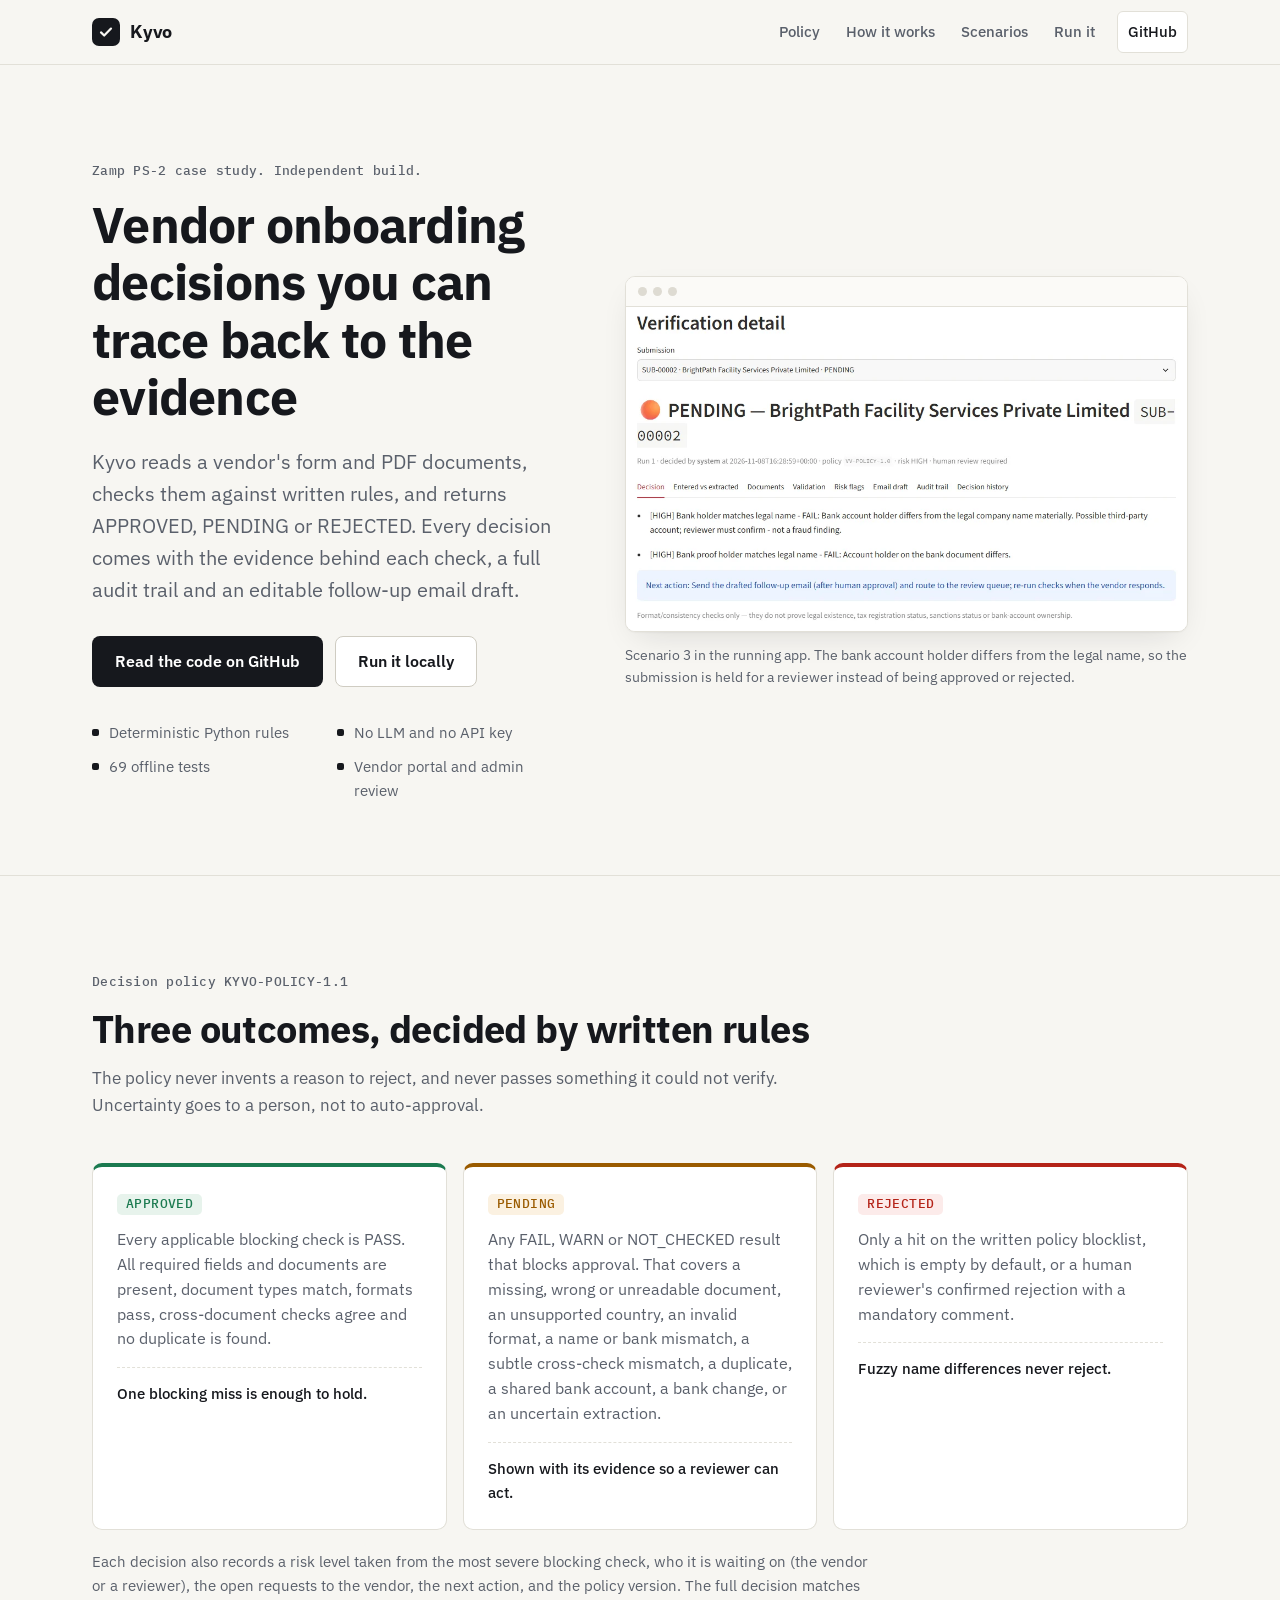
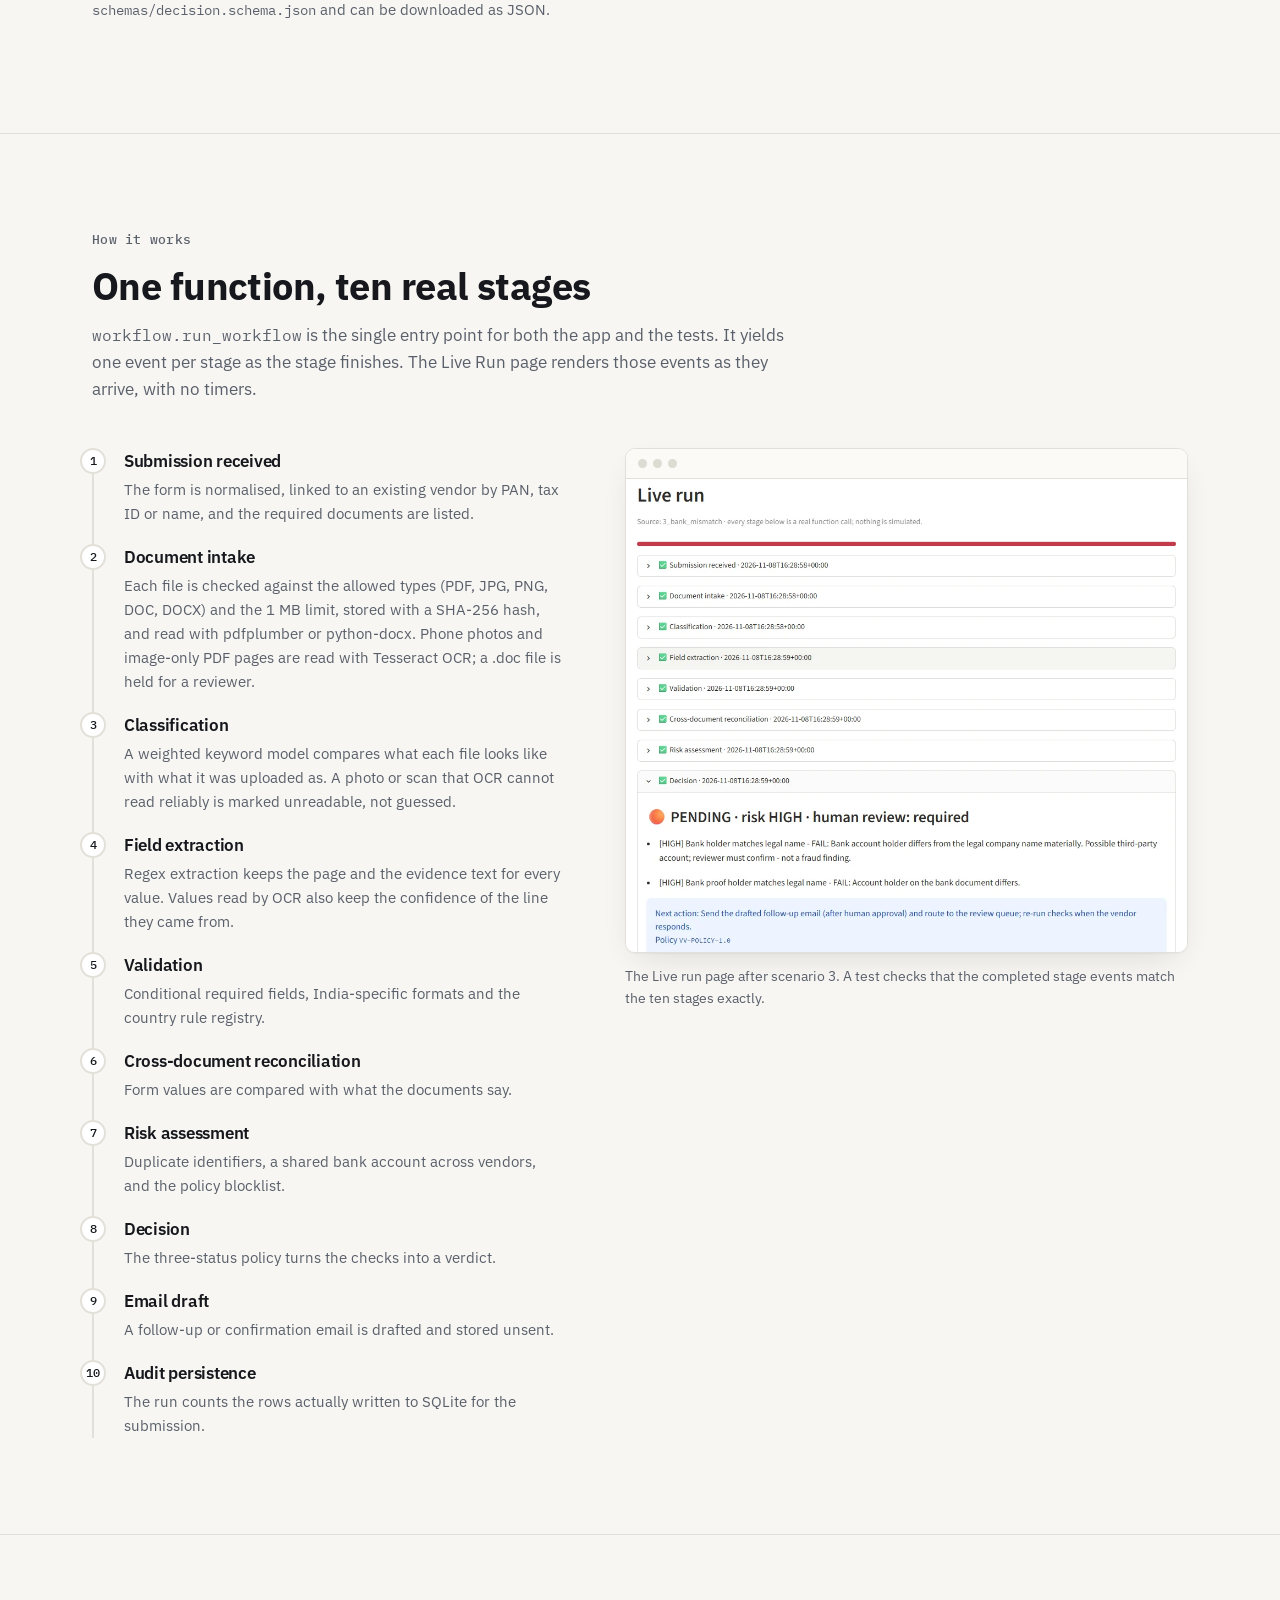
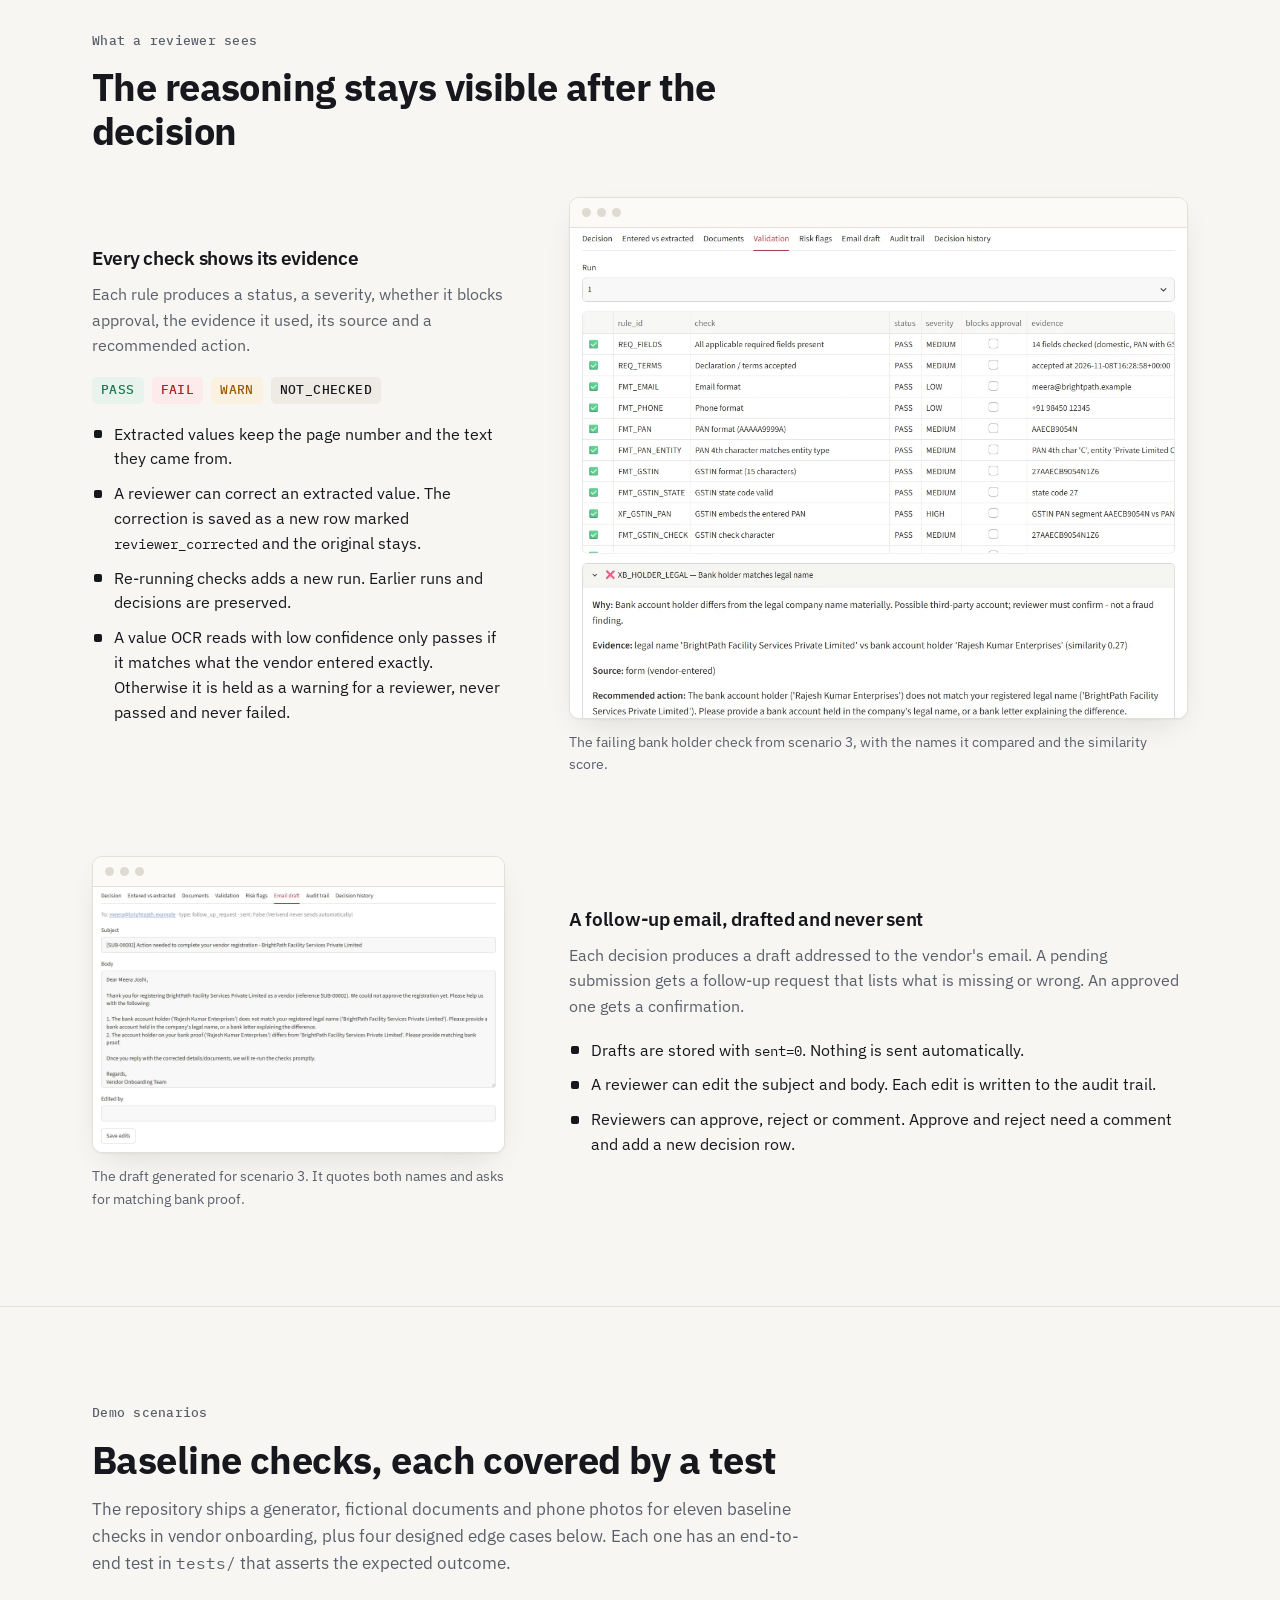
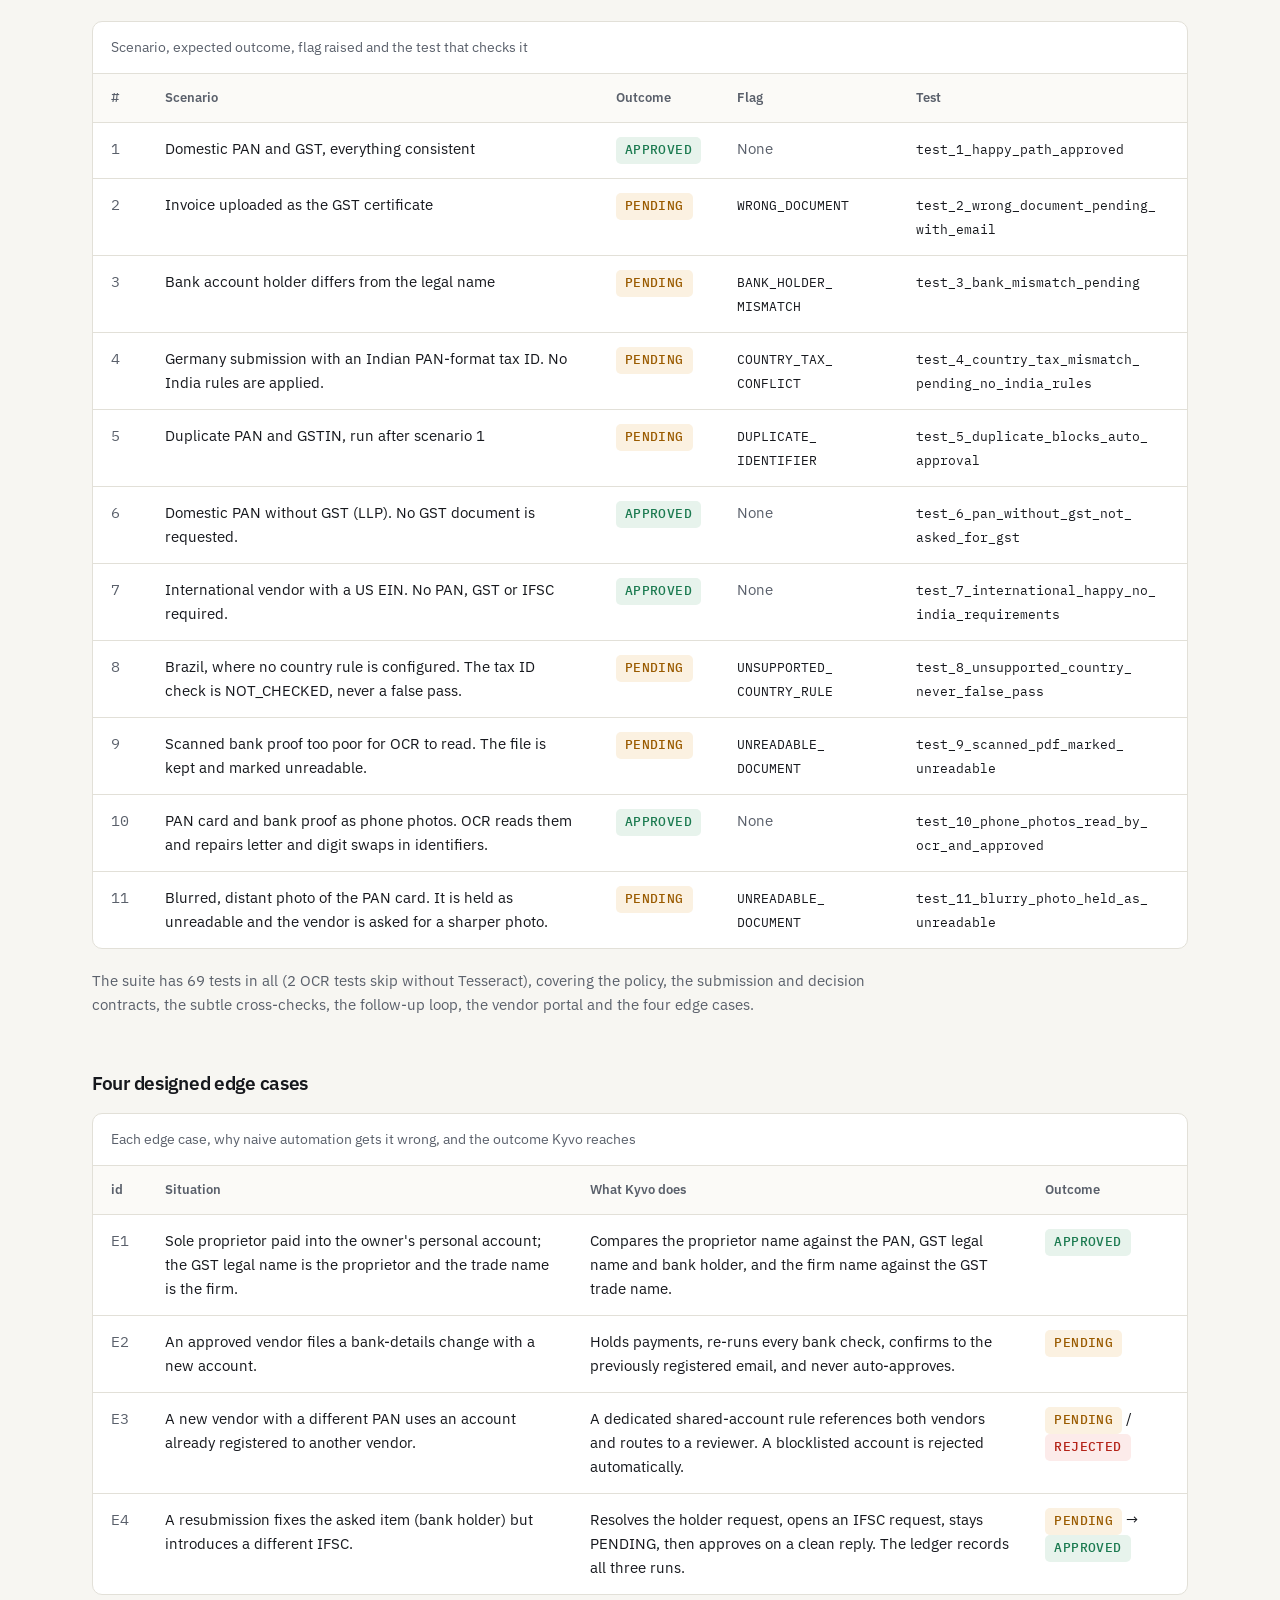
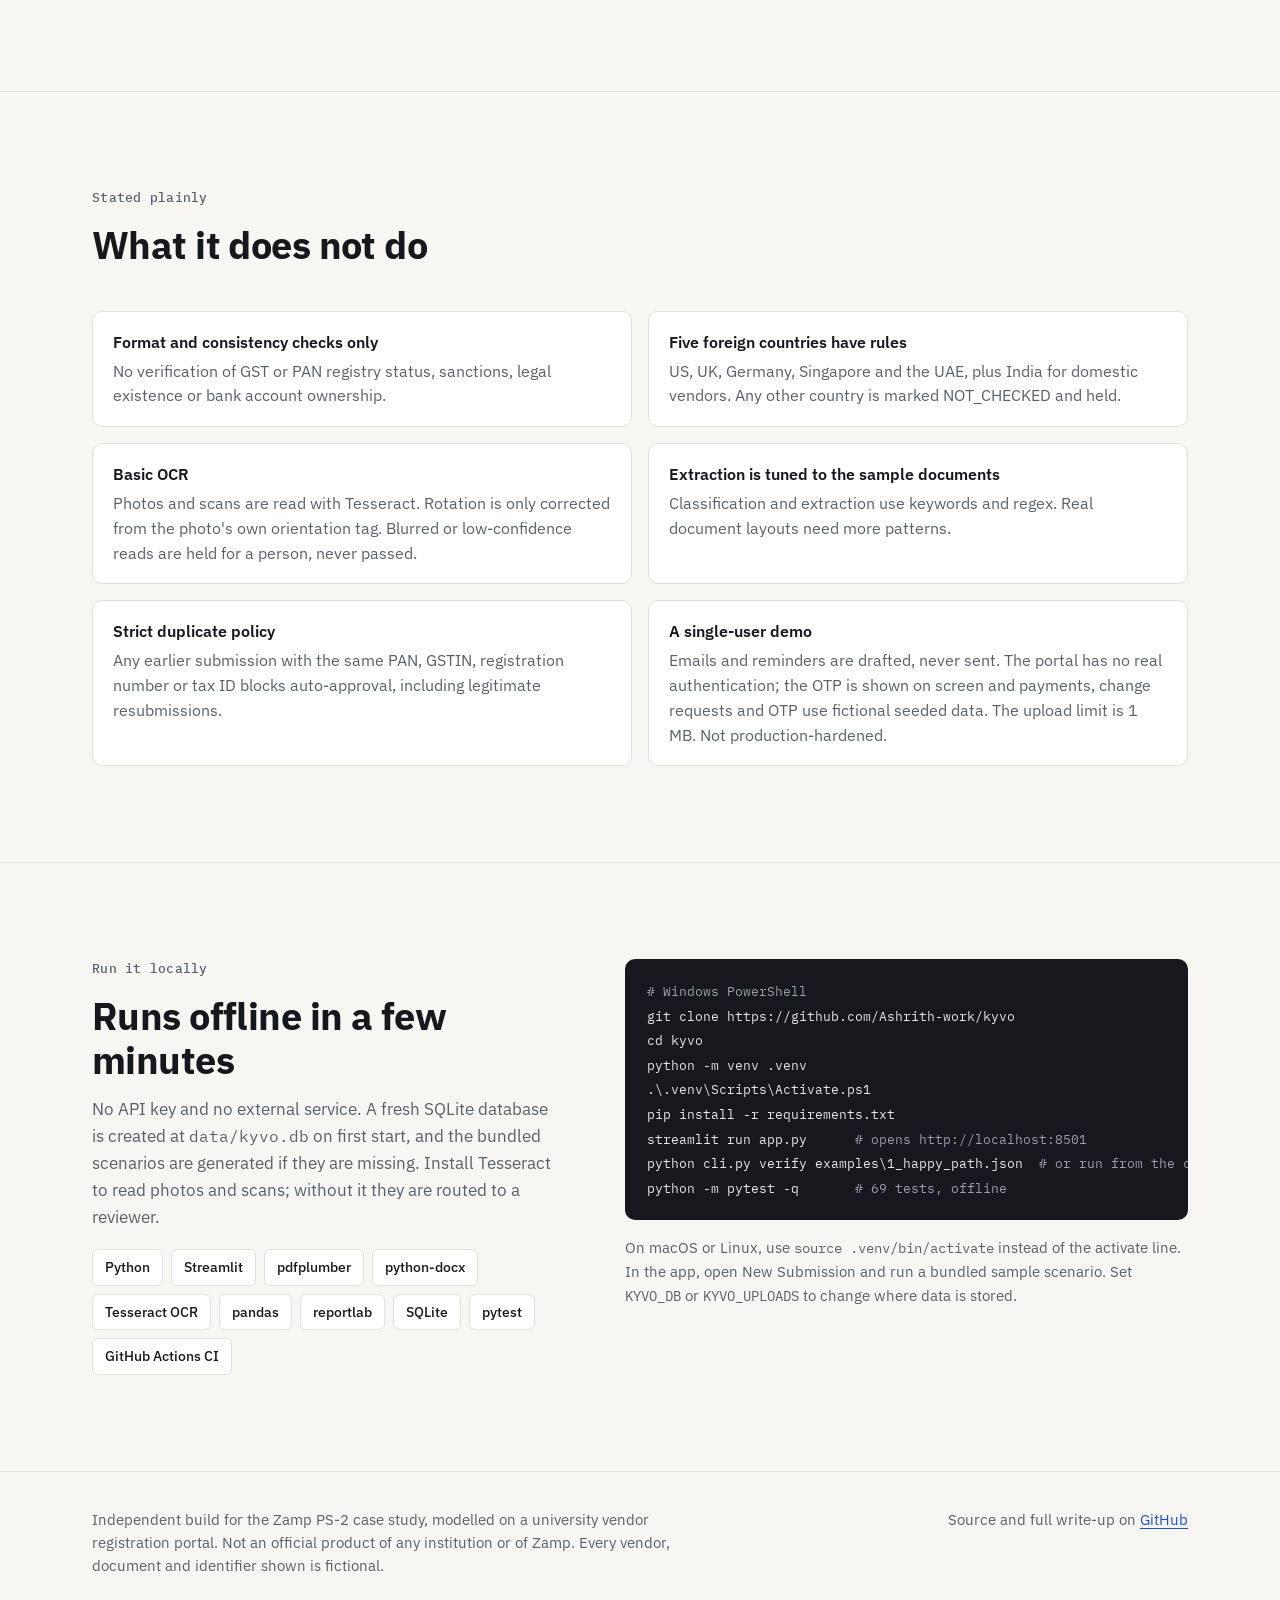
==== commit 0f522357: "Rebrand to Kyvo and add portal, CLI, schemas, and extended test suite Rename VendorIQ/Verivend -> Ky" ====
--- a/docs/index.html
+++ b/docs/index.html
@@ -3,16 +3,16 @@
 <head>
 <meta charset="utf-8">
 <meta name="viewport" content="width=device-width, initial-scale=1">
-<title>Verivend: vendor onboarding verification</title>
-<meta name="description" content="Verivend reads a vendor's form and PDFs, checks them against written rules, and returns APPROVED, PENDING or REJECTED with evidence, an audit trail and a draft email. Deterministic Python rules, no LLM, no API key.">
+<title>Kyvo: vendor onboarding verification</title>
+<meta name="description" content="Kyvo reads a vendor's form and PDFs, checks them against written rules, and returns APPROVED, PENDING or REJECTED with evidence, an audit trail and a draft email. Deterministic Python rules, no LLM, no API key.">
 <meta property="og:type" content="website">
-<meta property="og:title" content="Verivend: vendor onboarding verification">
+<meta property="og:title" content="Kyvo: vendor onboarding verification">
 <meta property="og:description" content="Deterministic vendor onboarding checks with evidence, an audit trail and a draft email. Zamp PS-2 case study.">
-<meta property="og:url" content="https://ashrith-work.github.io/verivend/">
-<meta property="og:image" content="https://ashrith-work.github.io/verivend/screenshot.png">
+<meta property="og:url" content="https://ashrith-work.github.io/kyvo/">
+<meta property="og:image" content="https://ashrith-work.github.io/kyvo/screenshot.png">
 <meta property="og:image:width" content="1200">
 <meta property="og:image:height" content="630">
-<meta property="og:image:alt" content="The Verivend landing page: the headline, a short description, and a screenshot of a pending verification decision.">
+<meta property="og:image:alt" content="The Kyvo landing page: the headline, a short description, and a screenshot of a pending verification decision.">
 <meta name="twitter:card" content="summary_large_image">
 <meta name="theme-color" content="#F7F6F2">
 <link rel="icon" href="data:image/svg+xml,%3Csvg xmlns='http://www.w3.org/2000/svg' viewBox='0 0 32 32'%3E%3Crect width='32' height='32' rx='7' fill='%2316181D'/%3E%3Cpath d='M9 16.5l4.5 4.5L23 11' fill='none' stroke='%23F7F6F2' stroke-width='3.2' stroke-linecap='round' stroke-linejoin='round'/%3E%3C/svg%3E">
@@ -187,9 +187,9 @@
 
 <header class="site-head">
   <div class="wrap head-inner">
-    <a class="wordmark" href="#top" aria-label="Verivend, back to top">
+    <a class="wordmark" href="#top" aria-label="Kyvo, back to top">
       <span class="mark" aria-hidden="true"><svg width="16" height="16" viewBox="0 0 16 16"><path d="M3 8.4l3.2 3.1L13 4.6" fill="none" stroke="#F7F6F2" stroke-width="2.2" stroke-linecap="round" stroke-linejoin="round"/></svg></span>
-      Verivend
+      Kyvo
     </a>
     <nav class="site-nav" aria-label="Main">
       <ul>
@@ -197,7 +197,7 @@
         <li class="opt"><a href="#how">How it works</a></li>
         <li class="opt"><a href="#scenarios">Scenarios</a></li>
         <li class="opt"><a href="#run">Run it</a></li>
-        <li><a class="gh" href="https://github.com/Ashrith-work/verivend">GitHub</a></li>
+        <li><a class="gh" href="https://github.com/Ashrith-work/kyvo">GitHub</a></li>
       </ul>
     </nav>
   </div>
@@ -209,23 +209,23 @@
       <div>
         <span class="eyebrow">Zamp PS-2 case study. Independent build.</span>
         <h1>Vendor onboarding decisions you can trace back to the evidence</h1>
-        <p class="lede">Verivend reads a vendor's form and PDF documents, checks them against written rules, and returns APPROVED, PENDING or REJECTED. Every decision comes with the evidence behind each check, a full audit trail and an editable follow-up email draft.</p>
+        <p class="lede">Kyvo reads a vendor's form and PDF documents, checks them against written rules, and returns APPROVED, PENDING or REJECTED. Every decision comes with the evidence behind each check, a full audit trail and an editable follow-up email draft.</p>
         <div class="actions">
-          <a class="btn btn-primary" href="https://github.com/Ashrith-work/verivend">Read the code on GitHub</a>
+          <a class="btn btn-primary" href="https://github.com/Ashrith-work/kyvo">Read the code on GitHub</a>
           <a class="btn btn-secondary" href="#run">Run it locally</a>
         </div>
         <ul class="facts">
           <li>Deterministic Python rules</li>
           <li>No LLM and no API key</li>
-          <li>24 offline tests</li>
-          <li>Every run saved to SQLite</li>
+          <li>69 offline tests</li>
+          <li>Vendor portal and admin review</li>
         </ul>
       </div>
       <figure class="shot">
         <div class="frame">
           <div class="frame-bar" aria-hidden="true"><span></span><span></span><span></span></div>
           <img src="img/verdict.webp" width="1020" height="590" fetchpriority="high"
-               alt="Verivend verification detail for a fictional vendor, BrightPath Facility Services Private Limited. The status is PENDING with risk HIGH and human review required. Two high severity reasons say the bank account holder differs from the legal name, and the next action is to send the drafted follow-up email after human approval.">
+               alt="Kyvo verification detail for a fictional vendor, BrightPath Facility Services Private Limited. The status is PENDING with risk HIGH and human review required. Two high severity reasons say the bank account holder differs from the legal name, and the next action is to send the drafted follow-up email after human approval.">
         </div>
         <figcaption>Scenario 3 in the running app. The bank account holder differs from the legal name, so the submission is held for a reviewer instead of being approved or rejected.</figcaption>
       </figure>
@@ -235,7 +235,7 @@
   <section class="block" id="policy" aria-labelledby="policy-h">
     <div class="wrap">
       <div class="block-head">
-        <span class="eyebrow">Decision policy VV-POLICY-1.0</span>
+        <span class="eyebrow">Decision policy KYVO-POLICY-1.1</span>
         <h2 id="policy-h">Three outcomes, decided by written rules</h2>
         <p class="sub">The policy never invents a reason to reject, and never passes something it could not verify. Uncertainty goes to a person, not to auto-approval.</p>
       </div>
@@ -247,7 +247,7 @@
         </article>
         <article class="outcome hold">
           <h3><span class="status hold">PENDING</span></h3>
-          <p>Any FAIL, WARN or NOT_CHECKED result that blocks approval. That covers a missing, wrong or unreadable document, an unsupported country, an invalid format, a name or bank mismatch, a duplicate, or an uncertain extraction.</p>
+          <p>Any FAIL, WARN or NOT_CHECKED result that blocks approval. That covers a missing, wrong or unreadable document, an unsupported country, an invalid format, a name or bank mismatch, a subtle cross-check mismatch, a duplicate, a shared bank account, a bank change, or an uncertain extraction.</p>
           <p class="rule">Shown with its evidence so a reviewer can act.</p>
         </article>
         <article class="outcome no">
@@ -256,7 +256,7 @@
           <p class="rule">Fuzzy name differences never reject.</p>
         </article>
       </div>
-      <p class="note-line">Each decision also records a risk level taken from the most severe blocking check, the next action, whether human review is required, and the policy version.</p>
+      <p class="note-line">Each decision also records a risk level taken from the most severe blocking check, who it is waiting on (the vendor or a reviewer), the open requests to the vendor, the next action, and the policy version. The full decision matches <code>schemas/decision.schema.json</code> and can be downloaded as JSON.</p>
     </div>
   </section>
 
@@ -270,12 +270,12 @@
       <div class="split">
         <ol class="stages">
           <li><h3>Submission received</h3><p>The form is normalised, linked to an existing vendor by PAN, tax ID or name, and the required documents are listed.</p></li>
-          <li><h3>Document intake</h3><p>Each file is checked against the allowed types and the 5 MB demo limit, stored with a SHA-256 hash, and read with pdfplumber.</p></li>
-          <li><h3>Classification</h3><p>A weighted keyword model compares what each file looks like with what it was uploaded as. Unreadable scans are marked, not guessed.</p></li>
-          <li><h3>Field extraction</h3><p>Regex extraction keeps the page and the evidence text for every value.</p></li>
+          <li><h3>Document intake</h3><p>Each file is checked against the allowed types (PDF, JPG, PNG, DOC, DOCX) and the 1 MB limit, stored with a SHA-256 hash, and read with pdfplumber or python-docx. Phone photos and image-only PDF pages are read with Tesseract OCR; a .doc file is held for a reviewer.</p></li>
+          <li><h3>Classification</h3><p>A weighted keyword model compares what each file looks like with what it was uploaded as. A photo or scan that OCR cannot read reliably is marked unreadable, not guessed.</p></li>
+          <li><h3>Field extraction</h3><p>Regex extraction keeps the page and the evidence text for every value. Values read by OCR also keep the confidence of the line they came from.</p></li>
           <li><h3>Validation</h3><p>Conditional required fields, India-specific formats and the country rule registry.</p></li>
           <li><h3>Cross-document reconciliation</h3><p>Form values are compared with what the documents say.</p></li>
-          <li><h3>Risk assessment</h3><p>Duplicate identifiers and the policy blocklist.</p></li>
+          <li><h3>Risk assessment</h3><p>Duplicate identifiers, a shared bank account across vendors, and the policy blocklist.</p></li>
           <li><h3>Decision</h3><p>The three-status policy turns the checks into a verdict.</p></li>
           <li><h3>Email draft</h3><p>A follow-up or confirmation email is drafted and stored unsent.</p></li>
           <li><h3>Audit persistence</h3><p>The run counts the rows actually written to SQLite for the submission.</p></li>
@@ -284,7 +284,7 @@
           <div class="frame">
             <div class="frame-bar" aria-hidden="true"><span></span><span></span><span></span></div>
             <img src="img/live-run.webp" width="1020" height="860" loading="lazy" decoding="async"
-                 alt="The Live run page for scenario 3. A full progress bar sits above ten completed stages, each with a timestamp, from Submission received to Risk assessment. The Decision stage is expanded and shows PENDING, risk HIGH, human review required, two bank holder reasons and policy VV-POLICY-1.0.">
+                 alt="The Live run page for scenario 3. A full progress bar sits above ten completed stages, each with a timestamp, from Submission received to Risk assessment. The Decision stage is expanded and shows PENDING, risk HIGH, human review required, two bank holder reasons and policy KYVO-POLICY-1.1.">
           </div>
           <figcaption>The Live run page after scenario 3. A test checks that the completed stage events match the ten stages exactly.</figcaption>
         </figure>
@@ -310,6 +310,7 @@
             <li>Extracted values keep the page number and the text they came from.</li>
             <li>A reviewer can correct an extracted value. The correction is saved as a new row marked <code>reviewer_corrected</code> and the original stays.</li>
             <li>Re-running checks adds a new run. Earlier runs and decisions are preserved.</li>
+            <li>A value OCR reads with low confidence only passes if it matches what the vendor entered exactly. Otherwise it is held as a warning for a reviewer, never passed and never failed.</li>
           </ul>
         </div>
         <figure class="shot">
@@ -348,8 +349,8 @@
     <div class="wrap">
       <div class="block-head">
         <span class="eyebrow">Demo scenarios</span>
-        <h2 id="scen-h">Nine bundled cases, each covered by a test</h2>
-        <p class="sub">The repository ships a generator and nine fictional scenarios for common edge cases in vendor onboarding. Each one has an end-to-end test in <code>tests/test_scenarios.py</code> that asserts the expected outcome.</p>
+        <h2 id="scen-h">Baseline checks, each covered by a test</h2>
+        <p class="sub">The repository ships a generator, fictional documents and phone photos for eleven baseline checks in vendor onboarding, plus four designed edge cases below. Each one has an end-to-end test in <code>tests/</code> that asserts the expected outcome.</p>
       </div>
       <div class="table-wrap">
         <table>
@@ -366,11 +367,29 @@
             <tr><td class="num" data-label="#">6</td><td data-label="Scenario">Domestic PAN without GST (LLP). No GST document is requested.</td><td data-label="Outcome"><span class="status ok">APPROVED</span></td><td data-label="Flag"><span class="none">None</span></td><td data-label="Test"><code>test_<wbr>6_<wbr>pan_<wbr>without_<wbr>gst_<wbr>not_<wbr>asked_<wbr>for_<wbr>gst</code></td></tr>
             <tr><td class="num" data-label="#">7</td><td data-label="Scenario">International vendor with a US EIN. No PAN, GST or IFSC required.</td><td data-label="Outcome"><span class="status ok">APPROVED</span></td><td data-label="Flag"><span class="none">None</span></td><td data-label="Test"><code>test_<wbr>7_<wbr>international_<wbr>happy_<wbr>no_<wbr>india_<wbr>requirements</code></td></tr>
             <tr><td class="num" data-label="#">8</td><td data-label="Scenario">Brazil, where no country rule is configured. The tax ID check is NOT_CHECKED, never a false pass.</td><td data-label="Outcome"><span class="status hold">PENDING</span></td><td data-label="Flag"><code>UNSUPPORTED_<wbr>COUNTRY_<wbr>RULE</code></td><td data-label="Test"><code>test_<wbr>8_<wbr>unsupported_<wbr>country_<wbr>never_<wbr>false_<wbr>pass</code></td></tr>
-            <tr><td class="num" data-label="#">9</td><td data-label="Scenario">Scanned, image-only bank proof. The file is kept and marked unreadable.</td><td data-label="Outcome"><span class="status hold">PENDING</span></td><td data-label="Flag"><code>UNREADABLE_<wbr>DOCUMENT</code></td><td data-label="Test"><code>test_<wbr>9_<wbr>scanned_<wbr>pdf_<wbr>marked_<wbr>unreadable</code></td></tr>
+            <tr><td class="num" data-label="#">9</td><td data-label="Scenario">Scanned bank proof too poor for OCR to read. The file is kept and marked unreadable.</td><td data-label="Outcome"><span class="status hold">PENDING</span></td><td data-label="Flag"><code>UNREADABLE_<wbr>DOCUMENT</code></td><td data-label="Test"><code>test_<wbr>9_<wbr>scanned_<wbr>pdf_<wbr>marked_<wbr>unreadable</code></td></tr>
+            <tr><td class="num" data-label="#">10</td><td data-label="Scenario">PAN card and bank proof as phone photos. OCR reads them and repairs letter and digit swaps in identifiers.</td><td data-label="Outcome"><span class="status ok">APPROVED</span></td><td data-label="Flag"><span class="none">None</span></td><td data-label="Test"><code>test_<wbr>10_<wbr>phone_<wbr>photos_<wbr>read_<wbr>by_<wbr>ocr_<wbr>and_<wbr>approved</code></td></tr>
+            <tr><td class="num" data-label="#">11</td><td data-label="Scenario">Blurred, distant photo of the PAN card. It is held as unreadable and the vendor is asked for a sharper photo.</td><td data-label="Outcome"><span class="status hold">PENDING</span></td><td data-label="Flag"><code>UNREADABLE_<wbr>DOCUMENT</code></td><td data-label="Test"><code>test_<wbr>11_<wbr>blurry_<wbr>photo_<wbr>held_<wbr>as_<wbr>unreadable</code></td></tr>
           </tbody>
         </table>
       </div>
-      <p class="note-line">The same file has 15 more tests for the policy and edge cases, including the blocklist, reviewer actions, re-runs, unsafe file names and rejected upload types.</p>
+      <p class="note-line">The suite has 69 tests in all (2 OCR tests skip without Tesseract), covering the policy, the submission and decision contracts, the subtle cross-checks, the follow-up loop, the vendor portal and the four edge cases.</p>
+
+      <h3 style="margin-top:clamp(36px,5vw,56px)">Four designed edge cases</h3>
+      <div class="table-wrap" style="margin-top:18px">
+        <table>
+          <caption>Each edge case, why naive automation gets it wrong, and the outcome Kyvo reaches</caption>
+          <thead>
+            <tr><th scope="col">id</th><th scope="col">Situation</th><th scope="col">What Kyvo does</th><th scope="col">Outcome</th></tr>
+          </thead>
+          <tbody>
+            <tr><td class="num" data-label="id">E1</td><td data-label="Situation">Sole proprietor paid into the owner's personal account; the GST legal name is the proprietor and the trade name is the firm.</td><td data-label="What Kyvo does">Compares the proprietor name against the PAN, GST legal name and bank holder, and the firm name against the GST trade name.</td><td data-label="Outcome"><span class="status ok">APPROVED</span></td></tr>
+            <tr><td class="num" data-label="id">E2</td><td data-label="Situation">An approved vendor files a bank-details change with a new account.</td><td data-label="What Kyvo does">Holds payments, re-runs every bank check, confirms to the previously registered email, and never auto-approves.</td><td data-label="Outcome"><span class="status hold">PENDING</span></td></tr>
+            <tr><td class="num" data-label="id">E3</td><td data-label="Situation">A new vendor with a different PAN uses an account already registered to another vendor.</td><td data-label="What Kyvo does">A dedicated shared-account rule references both vendors and routes to a reviewer. A blocklisted account is rejected automatically.</td><td data-label="Outcome"><span class="status hold">PENDING</span> / <span class="status no">REJECTED</span></td></tr>
+            <tr><td class="num" data-label="id">E4</td><td data-label="Situation">A resubmission fixes the asked item (bank holder) but introduces a different IFSC.</td><td data-label="What Kyvo does">Resolves the holder request, opens an IFSC request, stays PENDING, then approves on a clean reply. The ledger records all three runs.</td><td data-label="Outcome"><span class="status hold">PENDING</span> &rarr; <span class="status ok">APPROVED</span></td></tr>
+          </tbody>
+        </table>
+      </div>
     </div>
   </section>
 
@@ -383,10 +402,10 @@
       <ul class="limits">
         <li><strong>Format and consistency checks only</strong><span>No verification of GST or PAN registry status, sanctions, legal existence or bank account ownership.</span></li>
         <li><strong>Five foreign countries have rules</strong><span>US, UK, Germany, Singapore and the UAE, plus India for domestic vendors. Any other country is marked NOT_CHECKED and held.</span></li>
-        <li><strong>No OCR</strong><span>Scanned PDFs and images are kept, marked unreadable and routed to a person.</span></li>
+        <li><strong>Basic OCR</strong><span>Photos and scans are read with Tesseract. Rotation is only corrected from the photo's own orientation tag. Blurred or low-confidence reads are held for a person, never passed.</span></li>
         <li><strong>Extraction is tuned to the sample documents</strong><span>Classification and extraction use keywords and regex. Real document layouts need more patterns.</span></li>
         <li><strong>Strict duplicate policy</strong><span>Any earlier submission with the same PAN, GSTIN, registration number or tax ID blocks auto-approval, including legitimate resubmissions.</span></li>
-        <li><strong>A single-user demo</strong><span>Emails are drafted, never sent. There is no authentication or role-based access, the upload limit is 5 MB, and it is not production-hardened.</span></li>
+        <li><strong>A single-user demo</strong><span>Emails and reminders are drafted, never sent. The portal has no real authentication; the OTP is shown on screen and payments, change requests and OTP use fictional seeded data. The upload limit is 1 MB. Not production-hardened.</span></li>
       </ul>
     </div>
   </section>
@@ -396,21 +415,22 @@
       <div>
         <span class="eyebrow">Run it locally</span>
         <h2 id="run-h">Runs offline in a few minutes</h2>
-        <p class="sub">No API key and no external service. A fresh SQLite database is created at <code>data/verivend.db</code> on first start, and the nine scenarios are generated if they are missing.</p>
+        <p class="sub">No API key and no external service. A fresh SQLite database is created at <code>data/kyvo.db</code> on first start, and the bundled scenarios are generated if they are missing. Install Tesseract to read photos and scans; without it they are routed to a reviewer.</p>
         <ul class="chips" aria-label="Built with">
-          <li>Python</li><li>Streamlit</li><li>pdfplumber</li><li>pandas</li><li>reportlab</li><li>SQLite</li><li>pytest</li><li>GitHub Actions CI</li>
+          <li>Python</li><li>Streamlit</li><li>pdfplumber</li><li>python-docx</li><li>Tesseract OCR</li><li>pandas</li><li>reportlab</li><li>SQLite</li><li>pytest</li><li>GitHub Actions CI</li>
         </ul>
       </div>
       <div>
 <pre tabindex="0" aria-label="Commands for Windows PowerShell"><code><span class="c"># Windows PowerShell</span>
-git clone https://github.com/Ashrith-work/verivend
-cd verivend
+git clone https://github.com/Ashrith-work/kyvo
+cd kyvo
 python -m venv .venv
 .\.venv\Scripts\Activate.ps1
 pip install -r requirements.txt
 streamlit run app.py      <span class="c"># opens http://localhost:8501</span>
-python -m pytest -q       <span class="c"># 24 tests, offline</span></code></pre>
-        <p class="run-notes">On macOS or Linux, use <code>source .venv/bin/activate</code> instead of the activate line. In the app, open New Submission and run a bundled sample scenario. Set <code>VERIVEND_DB</code> or <code>VERIVEND_UPLOADS</code> to change where data is stored.</p>
+python cli.py verify examples\1_happy_path.json  <span class="c"># or run from the command line</span>
+python -m pytest -q       <span class="c"># 69 tests, offline</span></code></pre>
+        <p class="run-notes">On macOS or Linux, use <code>source .venv/bin/activate</code> instead of the activate line. In the app, open New Submission and run a bundled sample scenario. Set <code>KYVO_DB</code> or <code>KYVO_UPLOADS</code> to change where data is stored.</p>
       </div>
     </div>
   </section>
@@ -418,8 +438,8 @@
 
 <footer class="site-foot">
   <div class="wrap foot-inner">
-    <p>Independent build for the Zamp PS-2 case study. Not an official IIT Madras or Zamp product. Every vendor, document and identifier shown is fictional.</p>
-    <p>Source and full write-up on <a href="https://github.com/Ashrith-work/verivend">GitHub</a></p>
+    <p>Independent build for the Zamp PS-2 case study, modelled on a university vendor registration portal. Not an official product of any institution or of Zamp. Every vendor, document and identifier shown is fictional.</p>
+    <p>Source and full write-up on <a href="https://github.com/Ashrith-work/kyvo">GitHub</a></p>
   </div>
 </footer>
 </body>
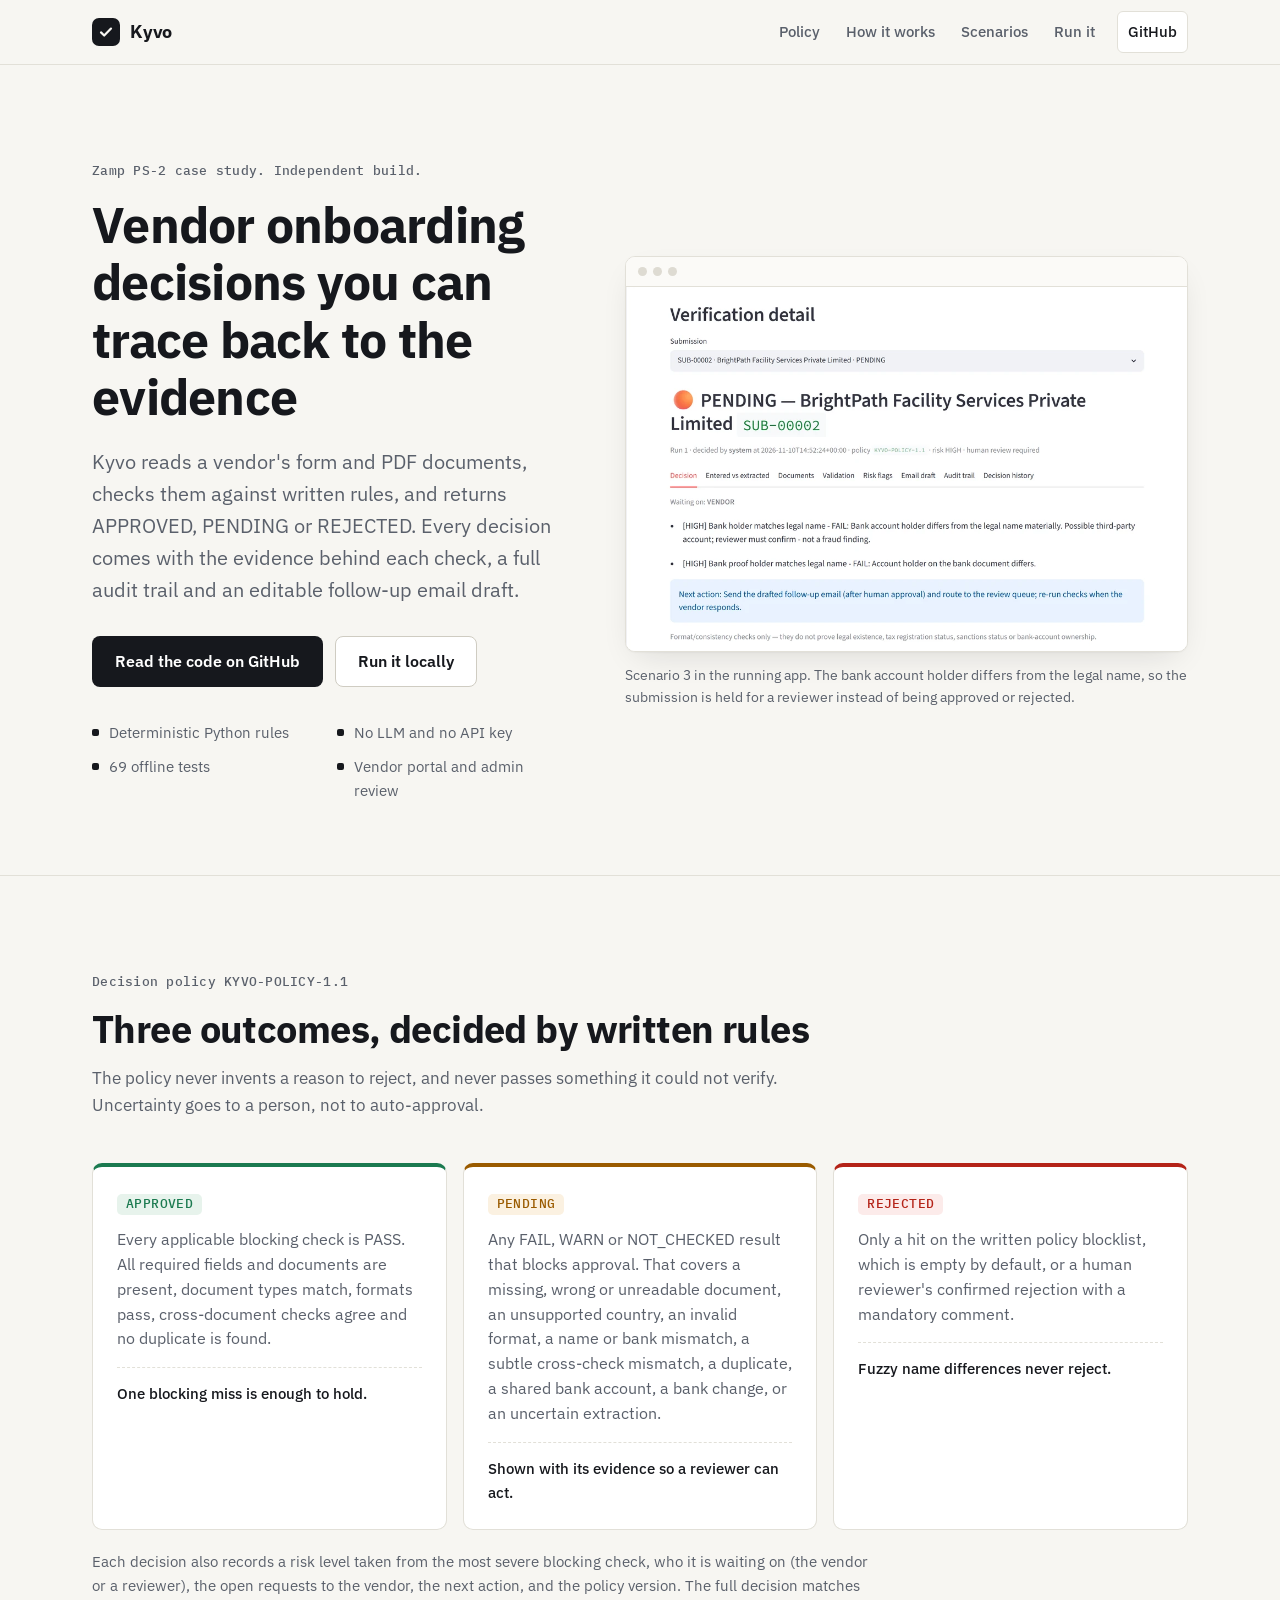
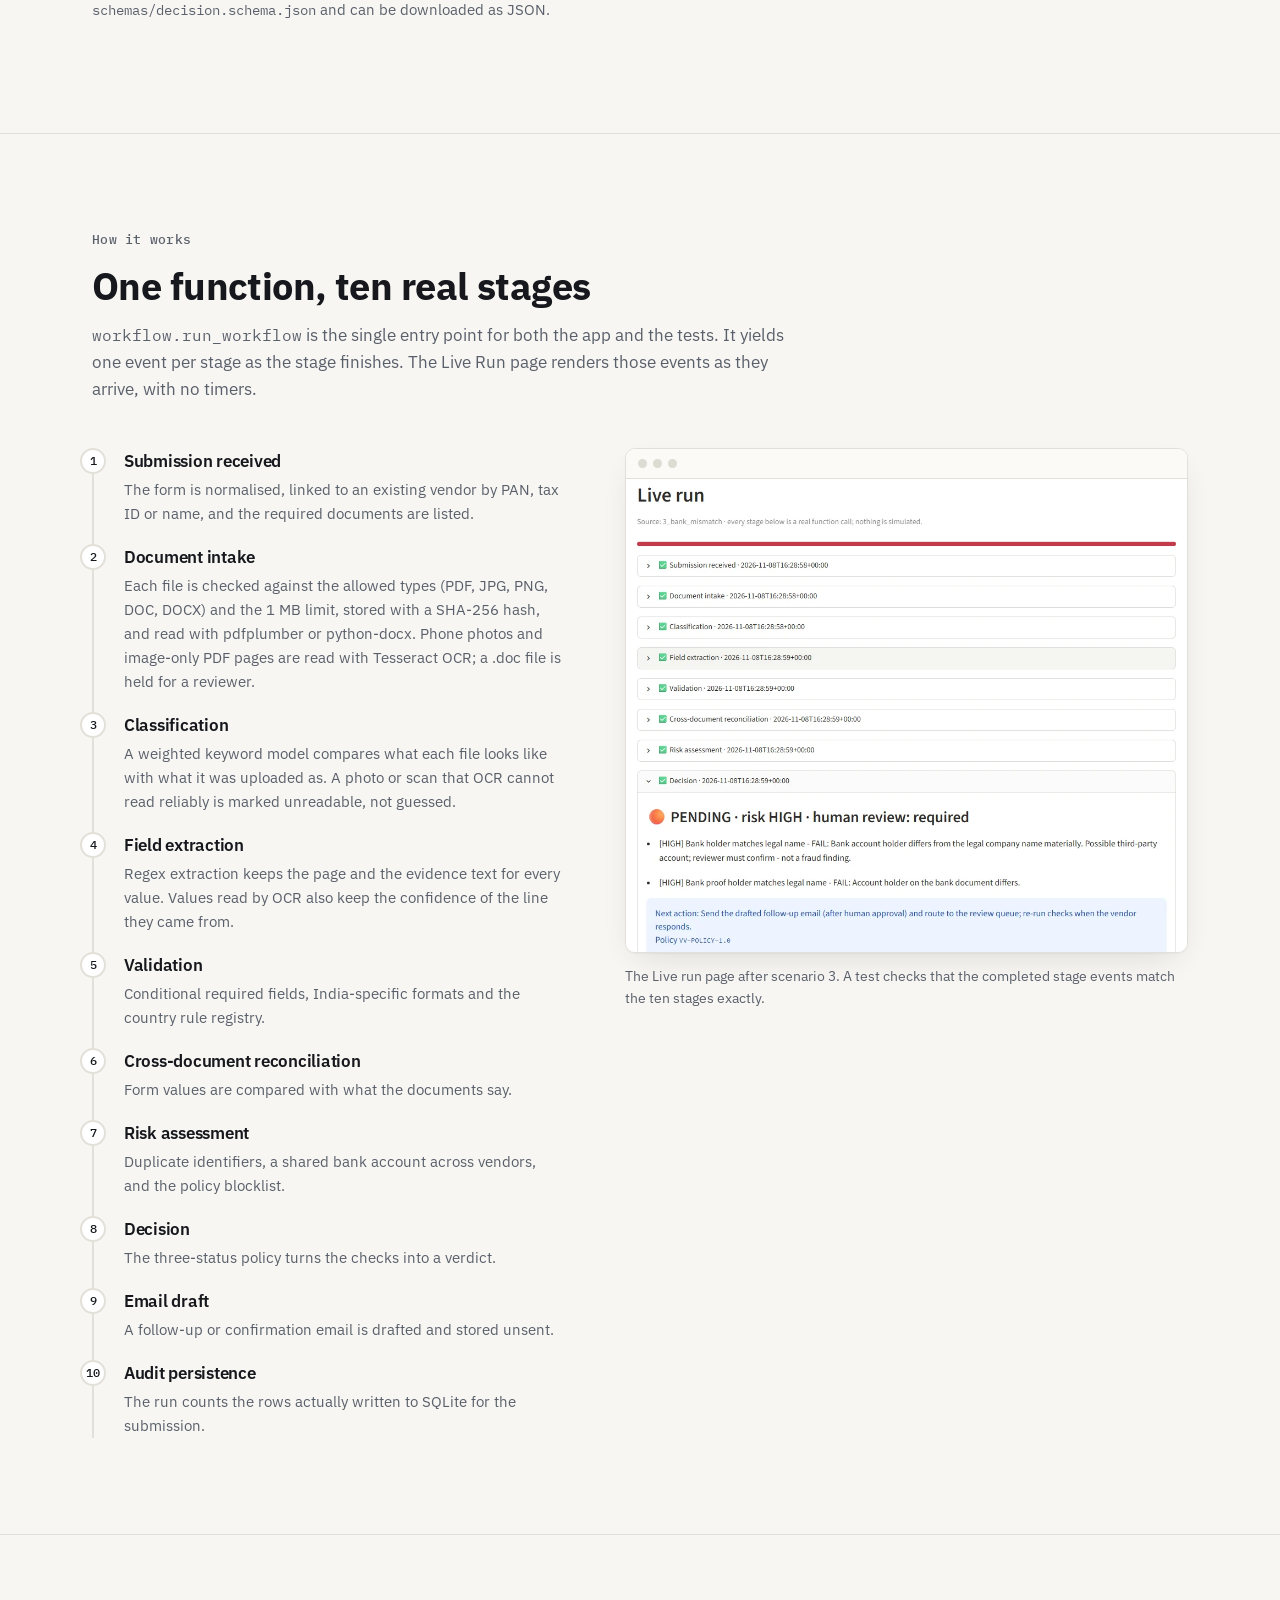
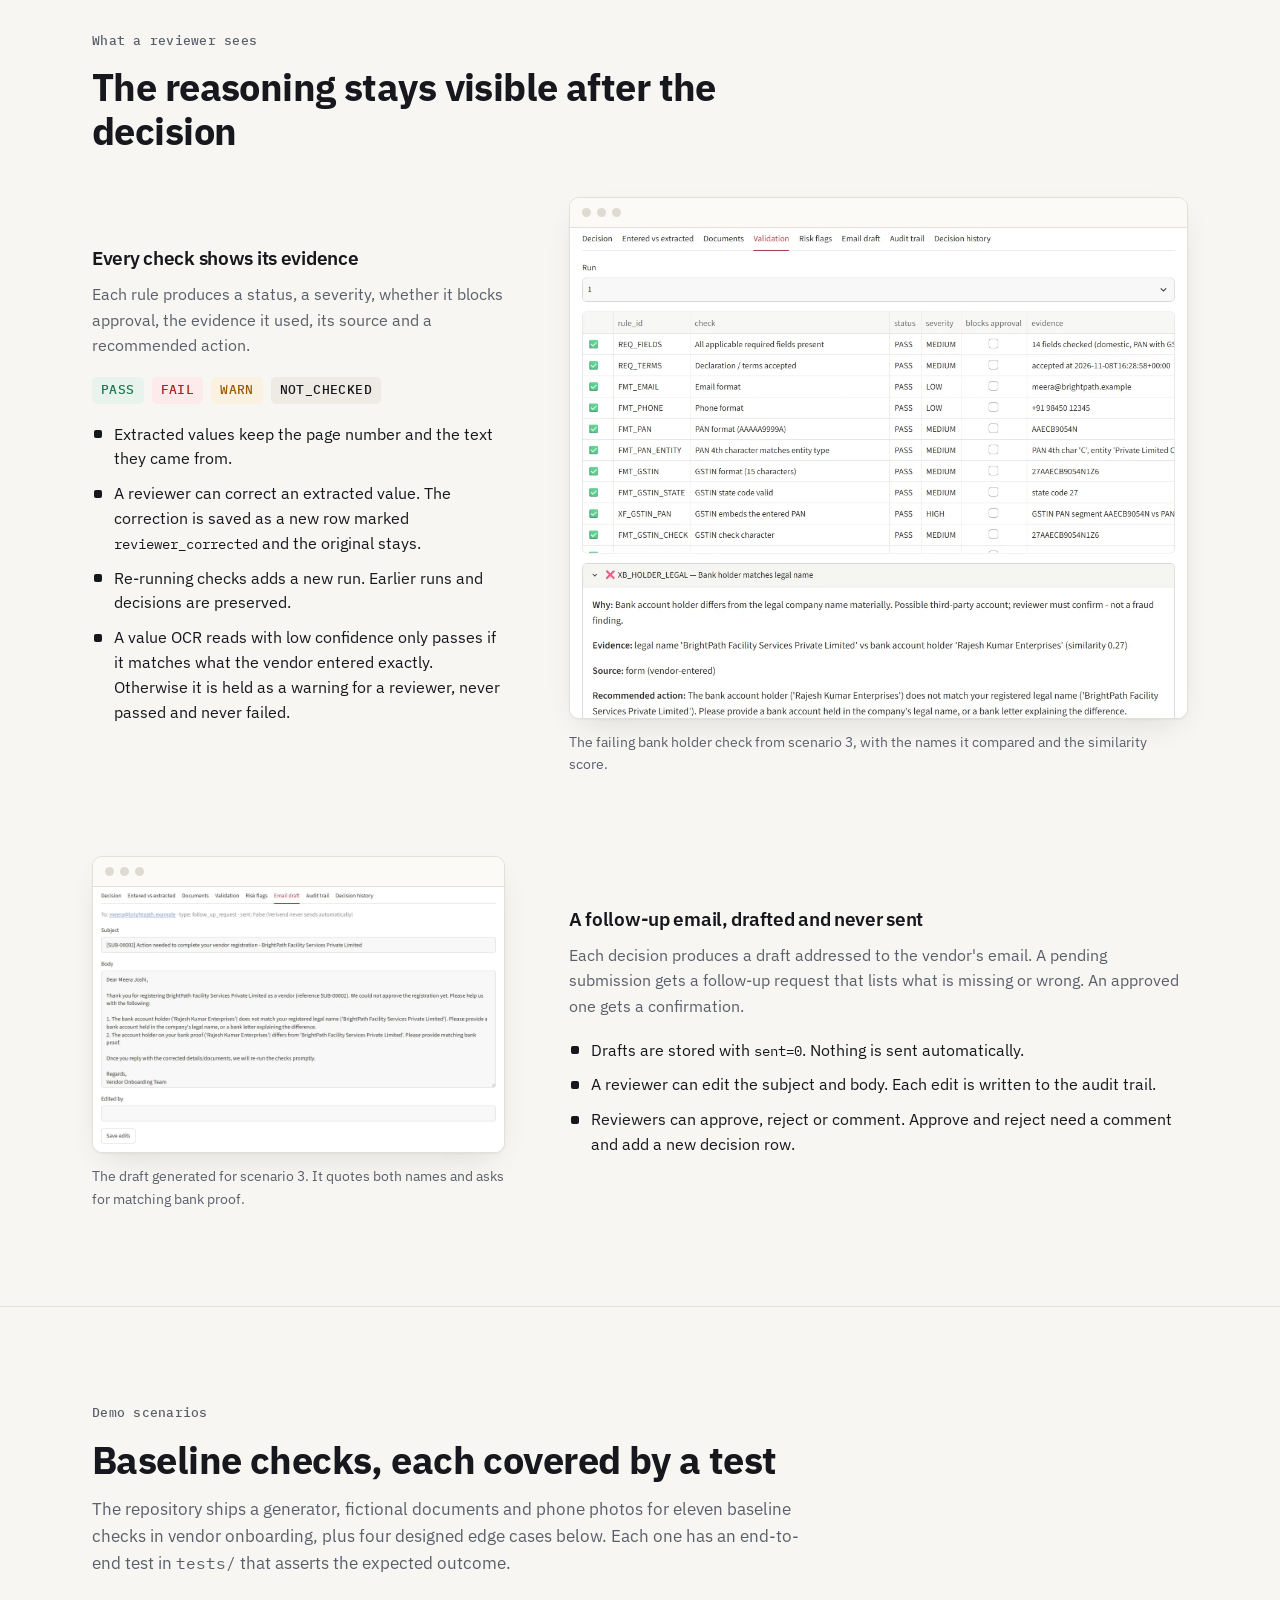
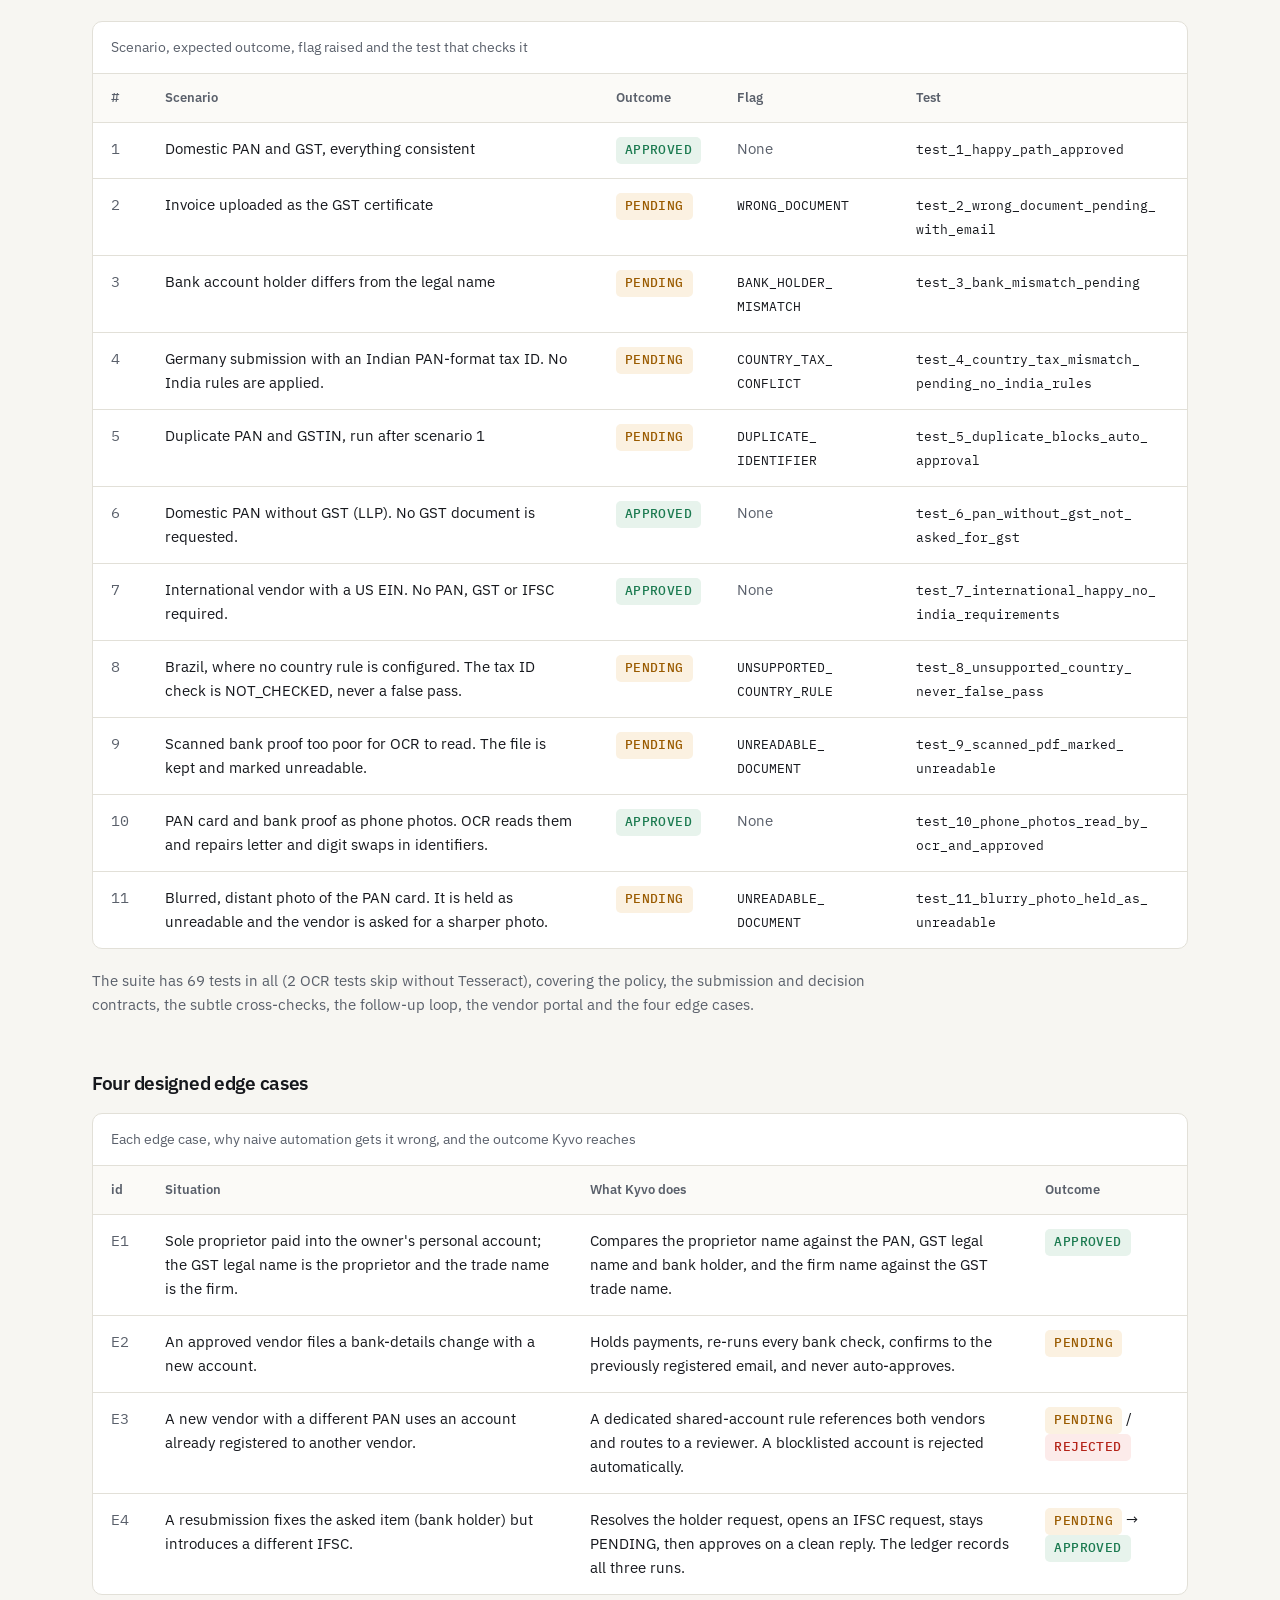
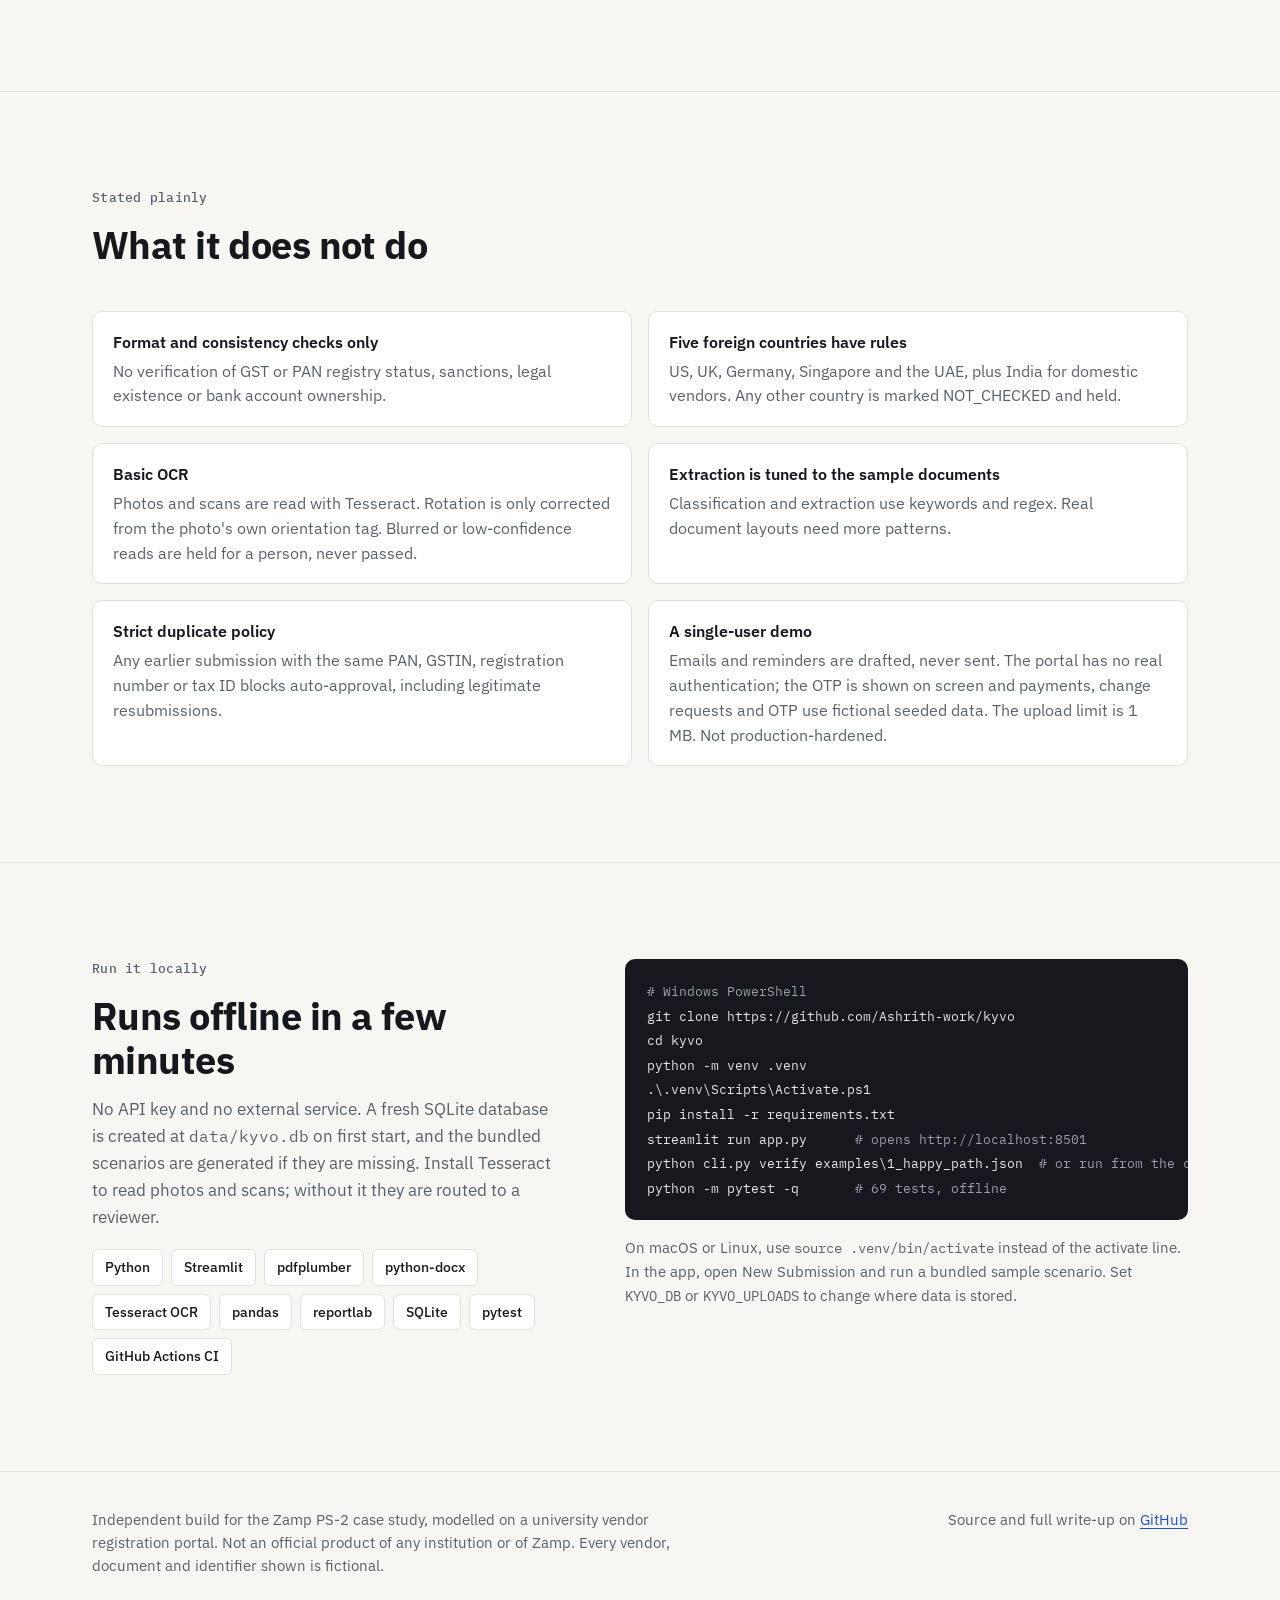
==== commit 3cb4b32b: "Regenerate hero screenshot with KYVO-POLICY-1.1 The landing-page hero (docs/img/verdict.webp) still " ====
--- a/docs/index.html
+++ b/docs/index.html
@@ -224,7 +224,7 @@
       <figure class="shot">
         <div class="frame">
           <div class="frame-bar" aria-hidden="true"><span></span><span></span><span></span></div>
-          <img src="img/verdict.webp" width="1020" height="590" fetchpriority="high"
+          <img src="img/verdict.webp" width="1020" height="661" fetchpriority="high"
                alt="Kyvo verification detail for a fictional vendor, BrightPath Facility Services Private Limited. The status is PENDING with risk HIGH and human review required. Two high severity reasons say the bank account holder differs from the legal name, and the next action is to send the drafted follow-up email after human approval.">
         </div>
         <figcaption>Scenario 3 in the running app. The bank account holder differs from the legal name, so the submission is held for a reviewer instead of being approved or rejected.</figcaption>
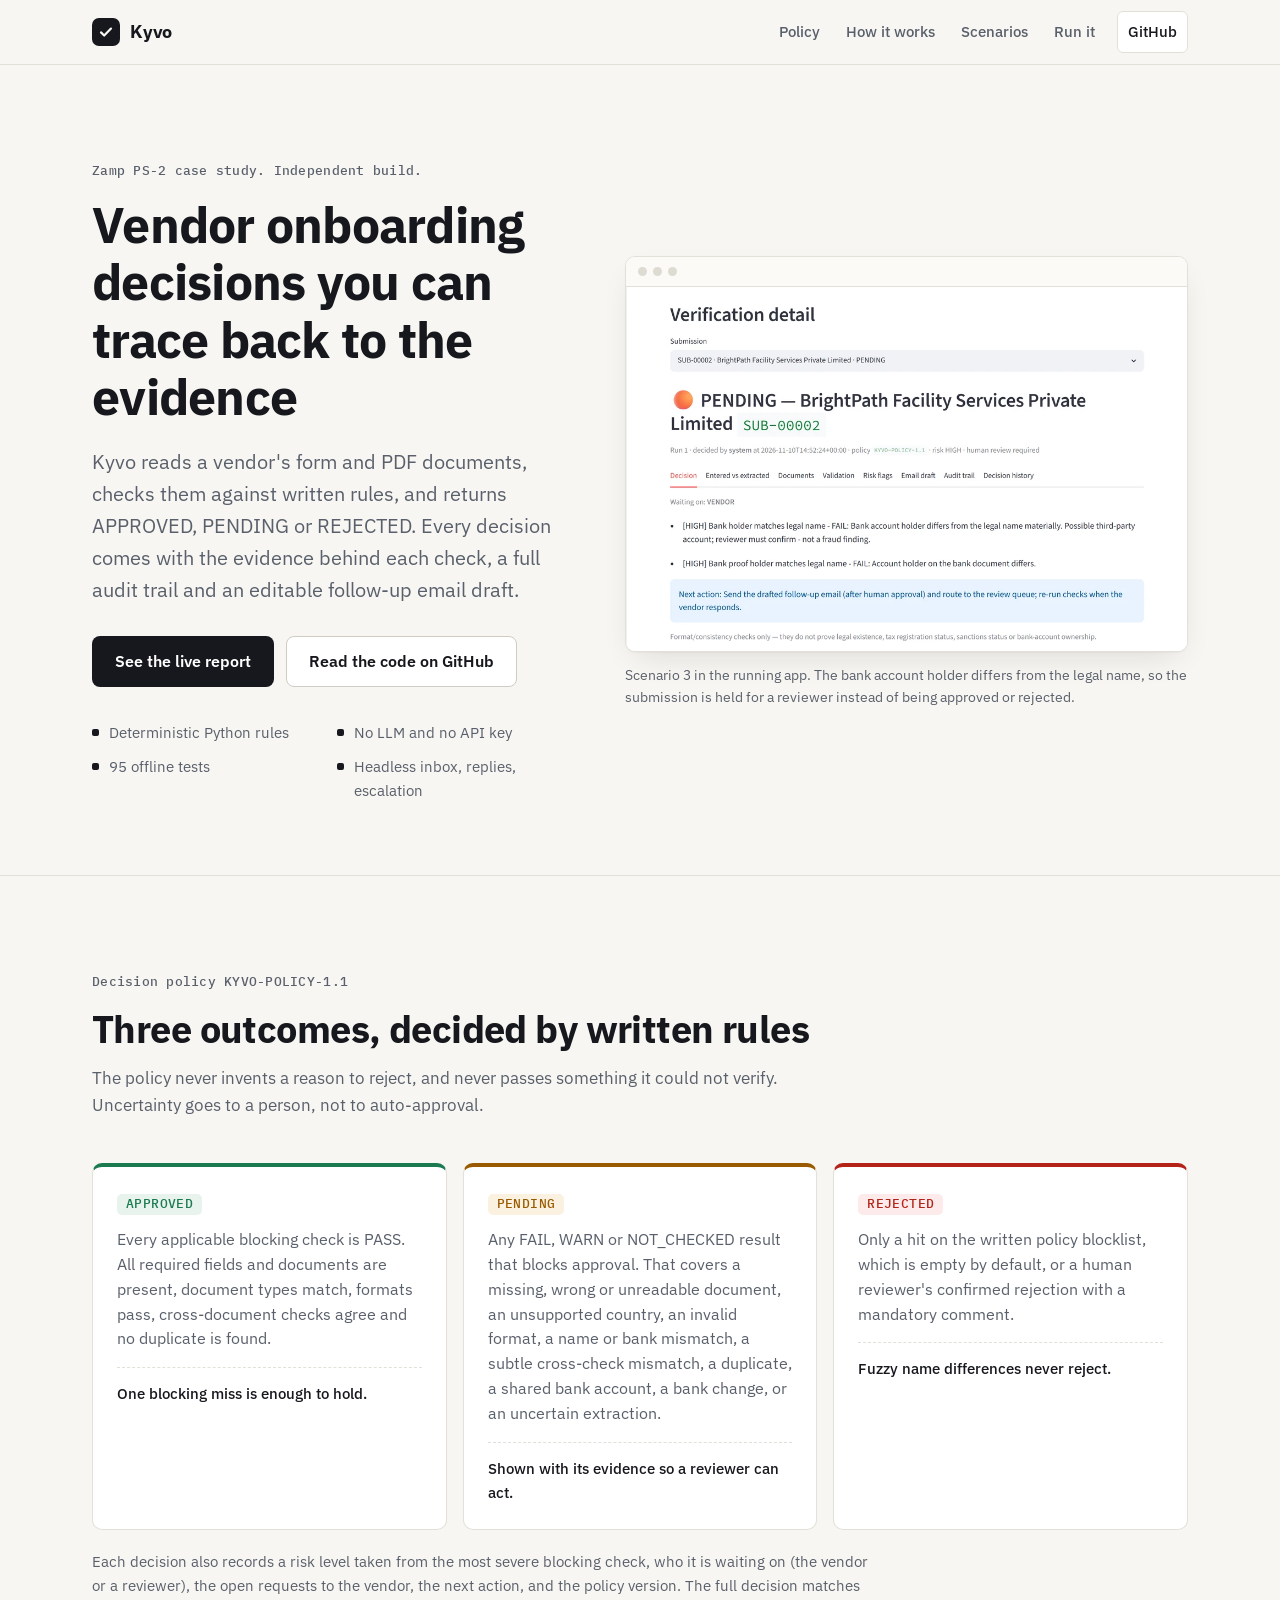
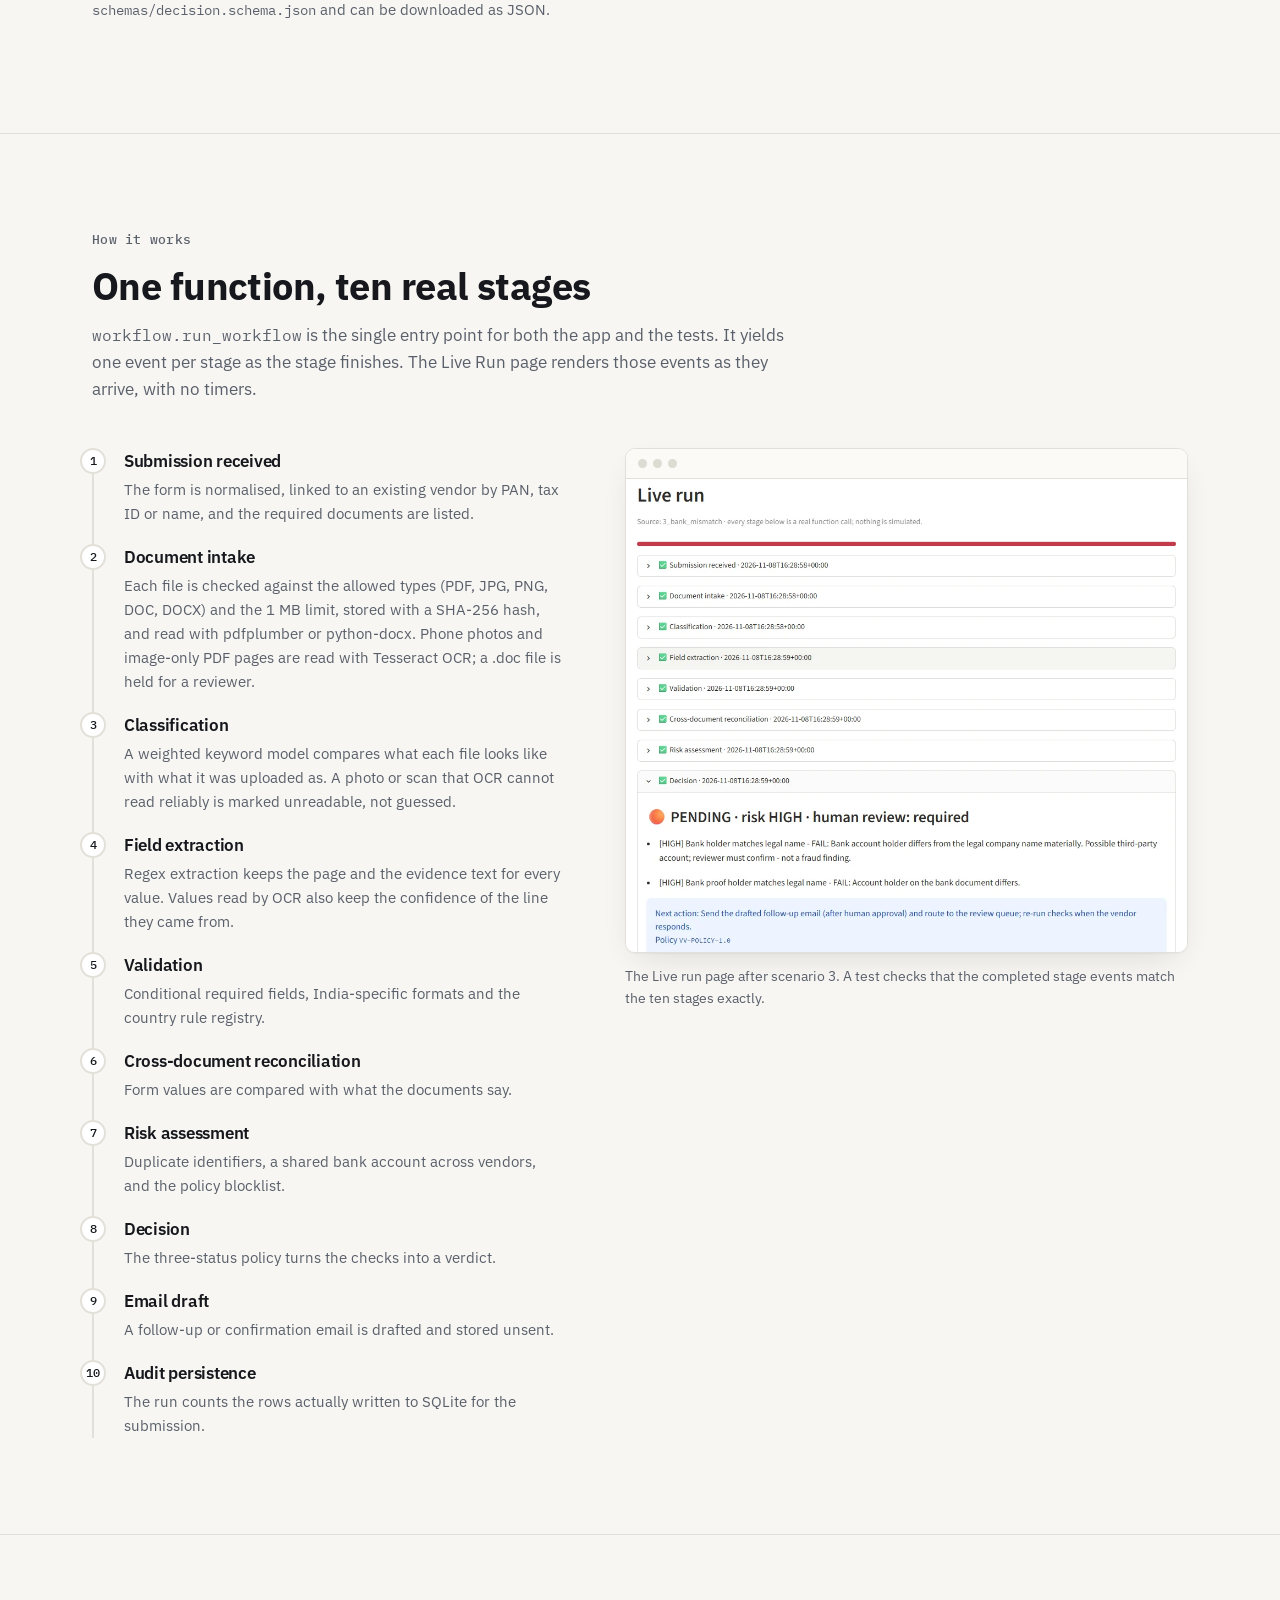
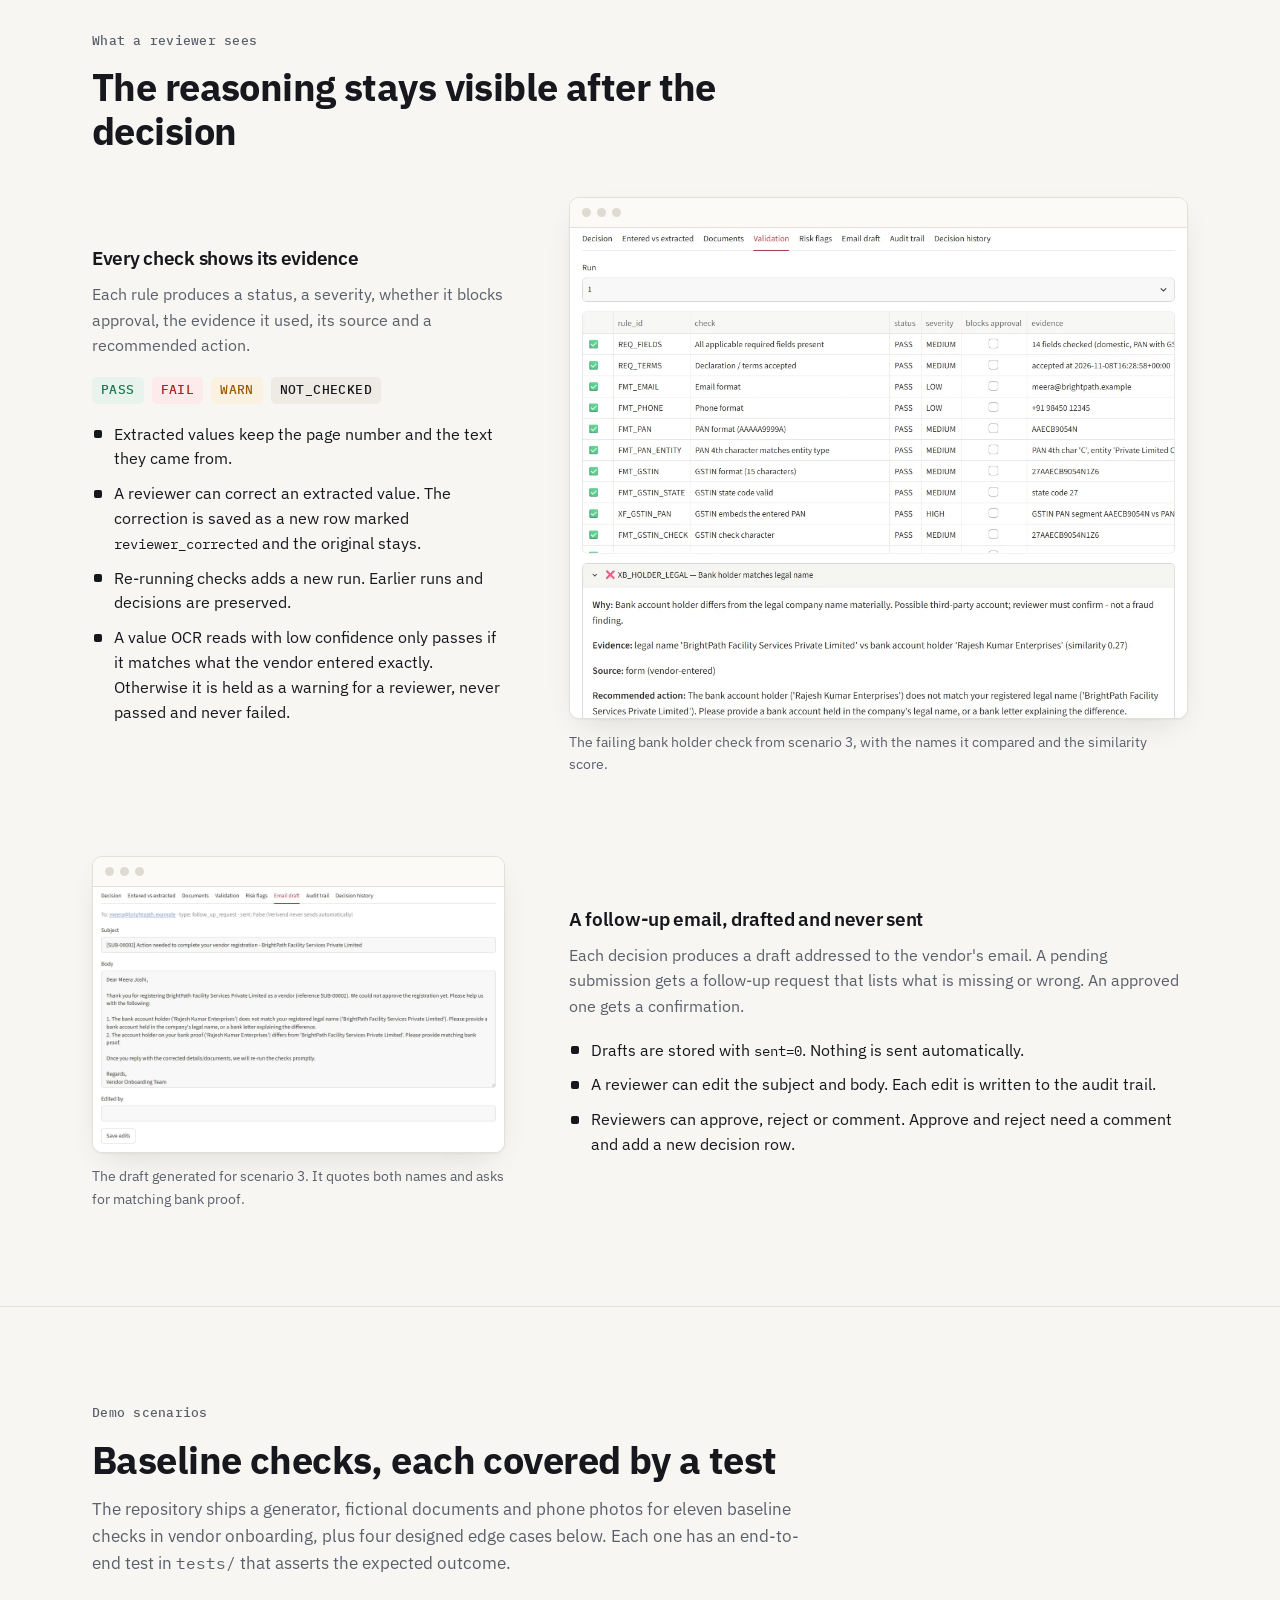
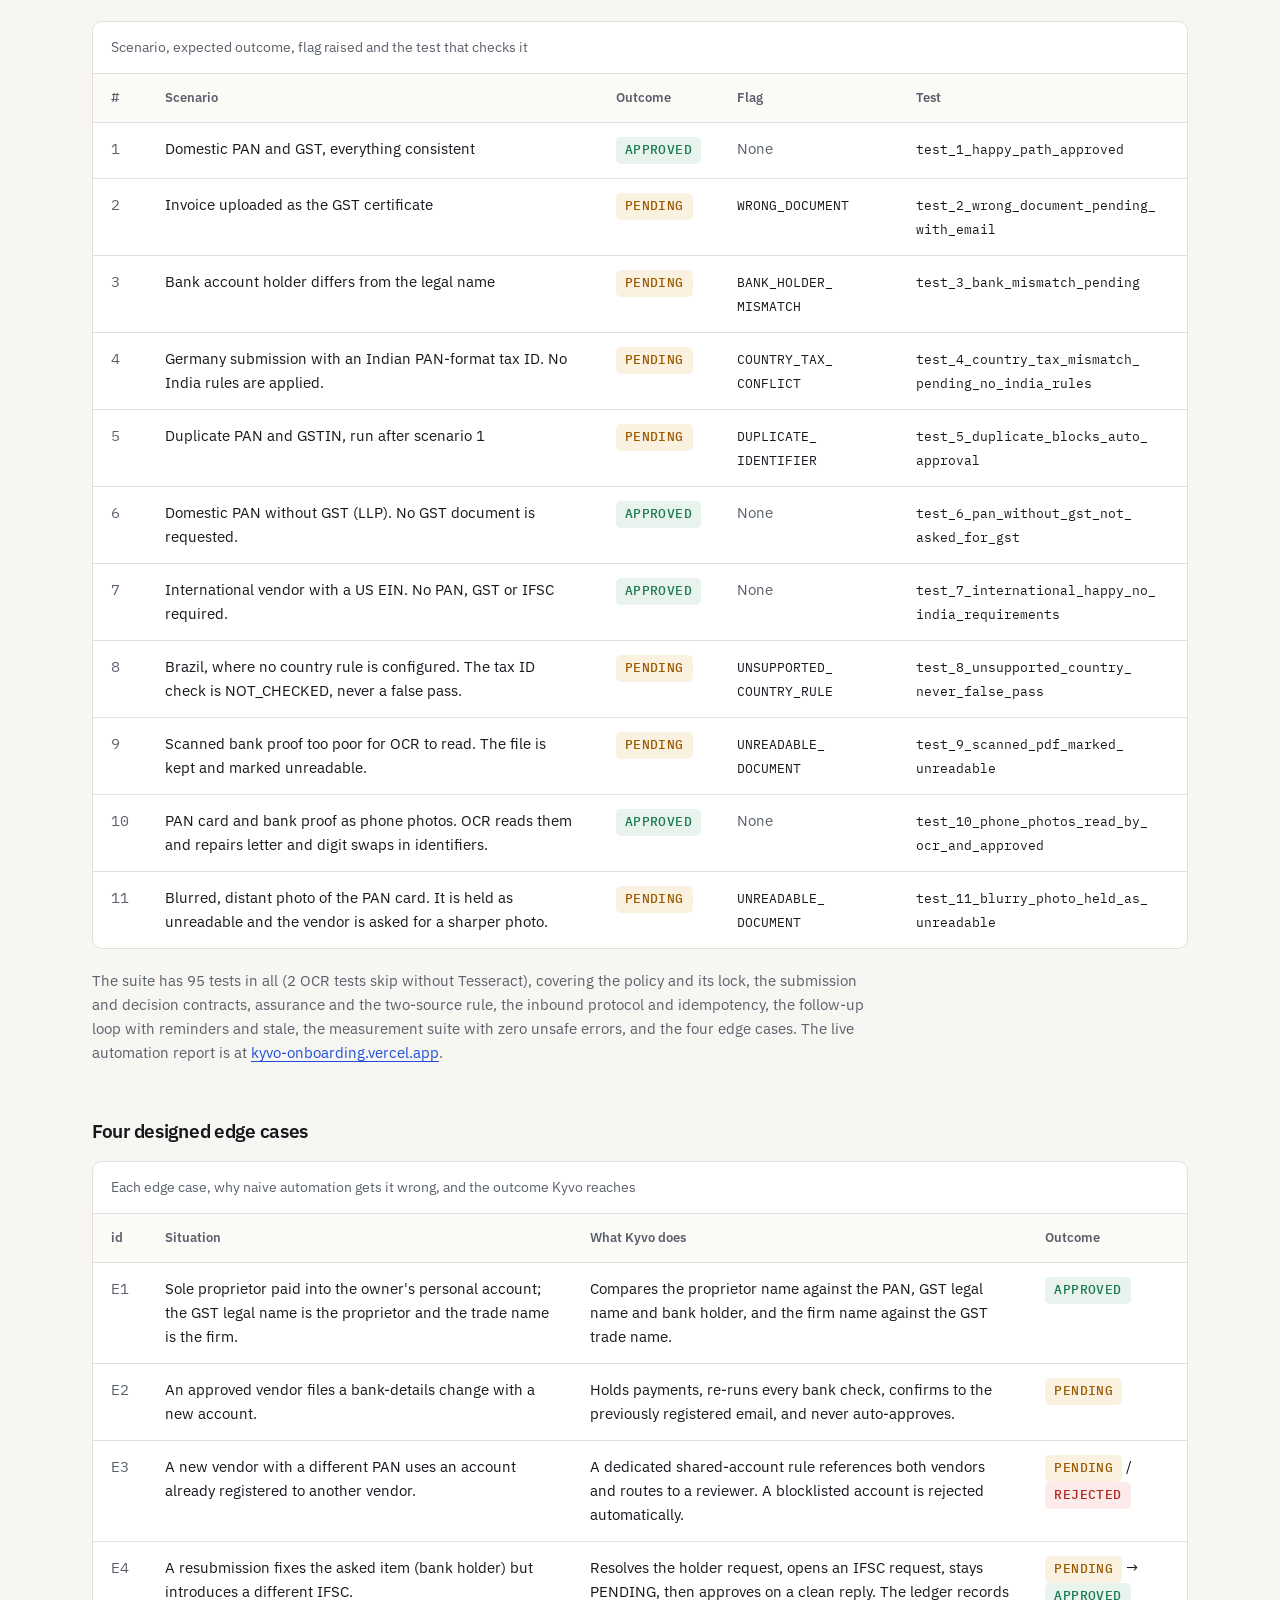
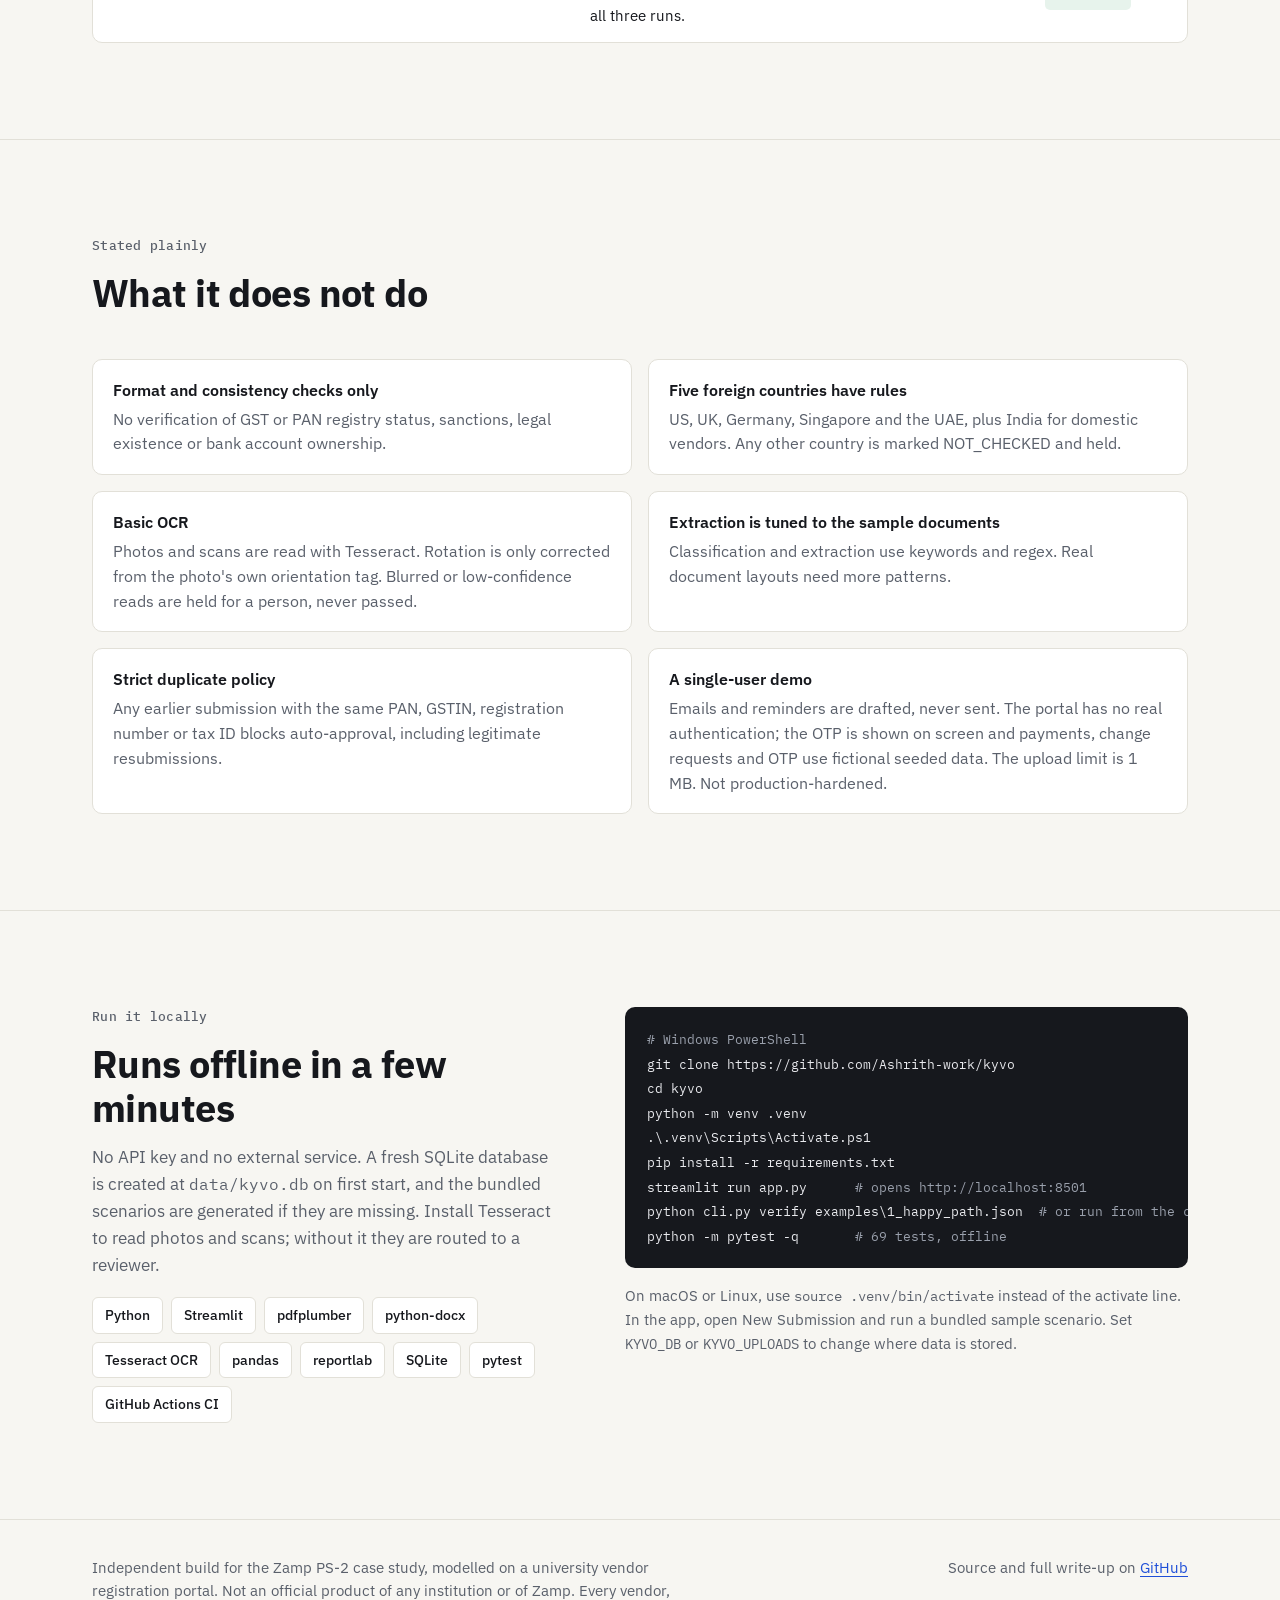
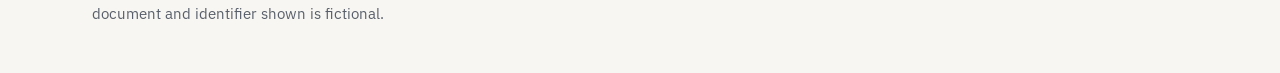
==== commit 582dc270: "Docs: rewrite README around the automation; CI demo workflow; landing-page links - README now docume" ====
--- a/docs/index.html
+++ b/docs/index.html
@@ -211,14 +211,14 @@
         <h1>Vendor onboarding decisions you can trace back to the evidence</h1>
         <p class="lede">Kyvo reads a vendor's form and PDF documents, checks them against written rules, and returns APPROVED, PENDING or REJECTED. Every decision comes with the evidence behind each check, a full audit trail and an editable follow-up email draft.</p>
         <div class="actions">
-          <a class="btn btn-primary" href="https://github.com/Ashrith-work/kyvo">Read the code on GitHub</a>
-          <a class="btn btn-secondary" href="#run">Run it locally</a>
+          <a class="btn btn-primary" href="https://kyvo-onboarding.vercel.app">See the live report</a>
+          <a class="btn btn-secondary" href="https://github.com/Ashrith-work/kyvo">Read the code on GitHub</a>
         </div>
         <ul class="facts">
           <li>Deterministic Python rules</li>
           <li>No LLM and no API key</li>
-          <li>69 offline tests</li>
-          <li>Vendor portal and admin review</li>
+          <li>95 offline tests</li>
+          <li>Headless inbox, replies, escalation</li>
         </ul>
       </div>
       <figure class="shot">
@@ -373,7 +373,7 @@
           </tbody>
         </table>
       </div>
-      <p class="note-line">The suite has 69 tests in all (2 OCR tests skip without Tesseract), covering the policy, the submission and decision contracts, the subtle cross-checks, the follow-up loop, the vendor portal and the four edge cases.</p>
+      <p class="note-line">The suite has 95 tests in all (2 OCR tests skip without Tesseract), covering the policy and its lock, the submission and decision contracts, assurance and the two-source rule, the inbound protocol and idempotency, the follow-up loop with reminders and stale, the measurement suite with zero unsafe errors, and the four edge cases. The live automation report is at <a href="https://kyvo-onboarding.vercel.app">kyvo-onboarding.vercel.app</a>.</p>
 
       <h3 style="margin-top:clamp(36px,5vw,56px)">Four designed edge cases</h3>
       <div class="table-wrap" style="margin-top:18px">
